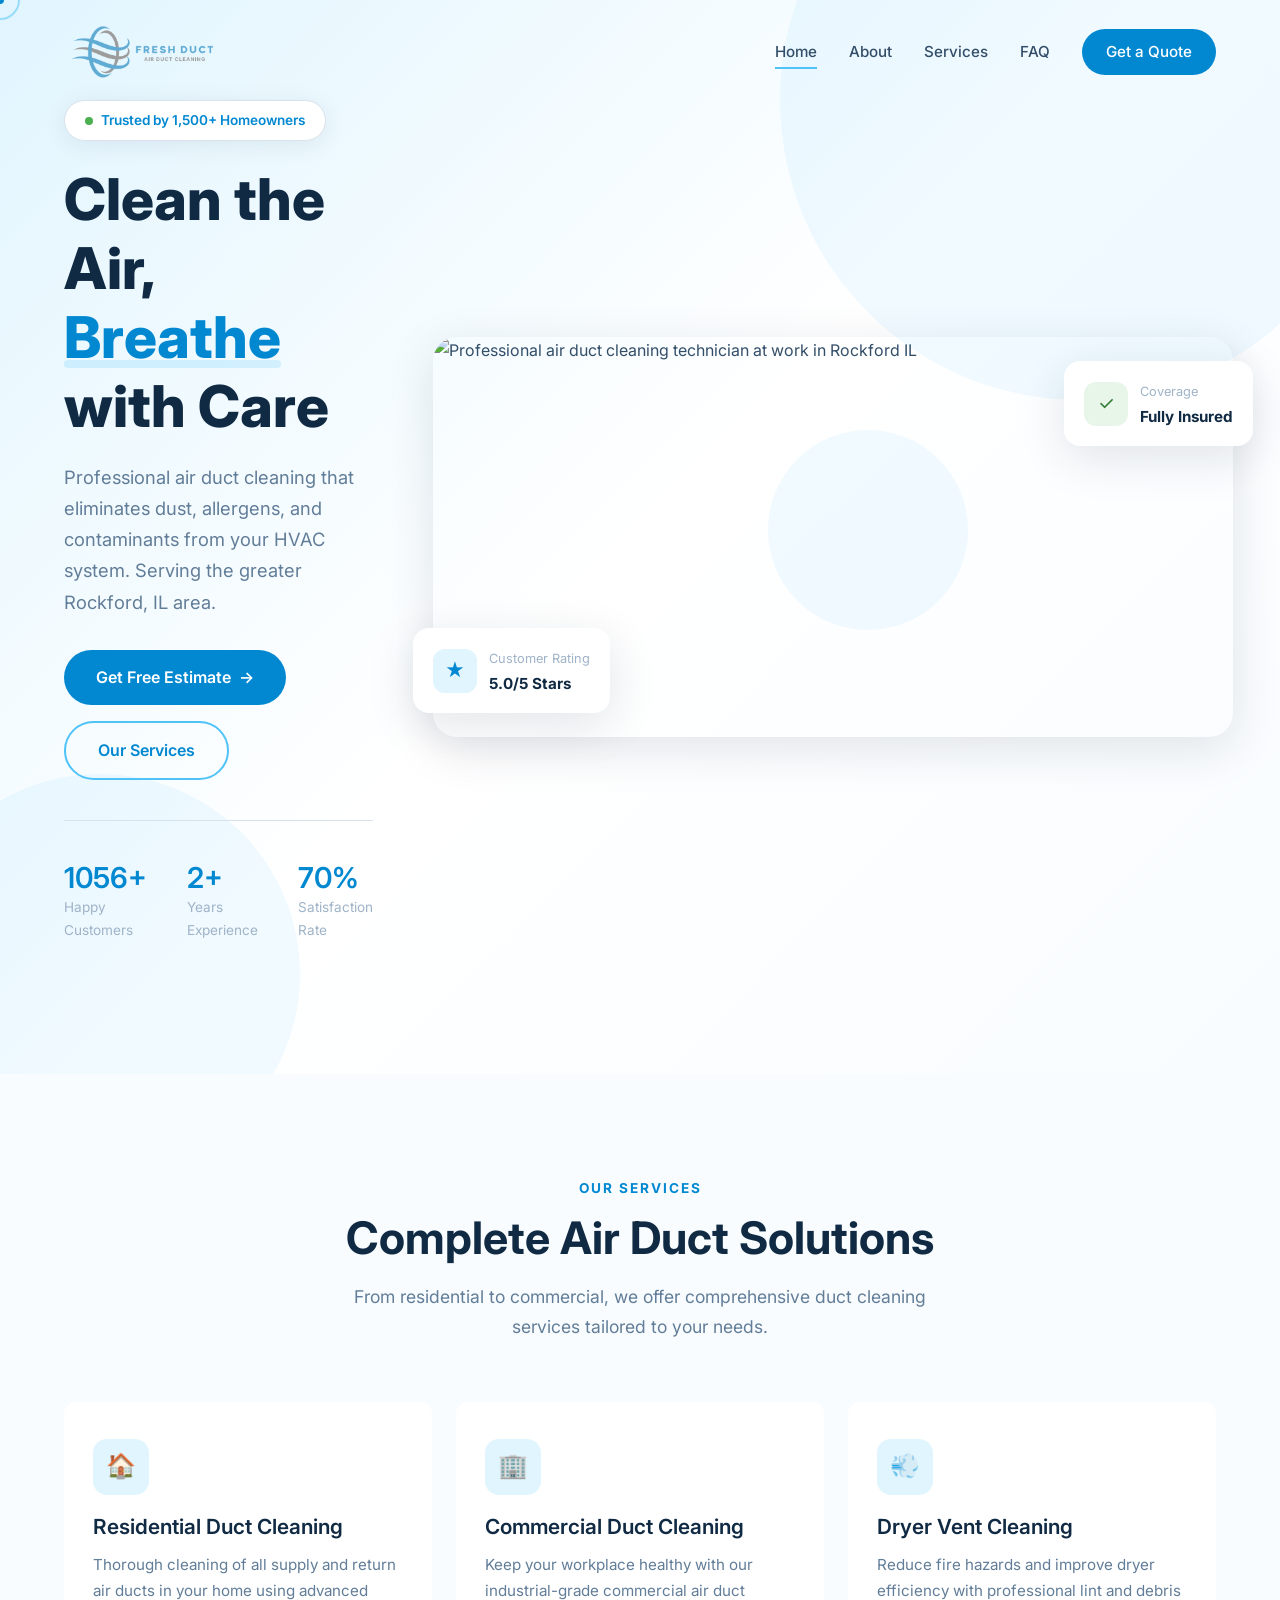
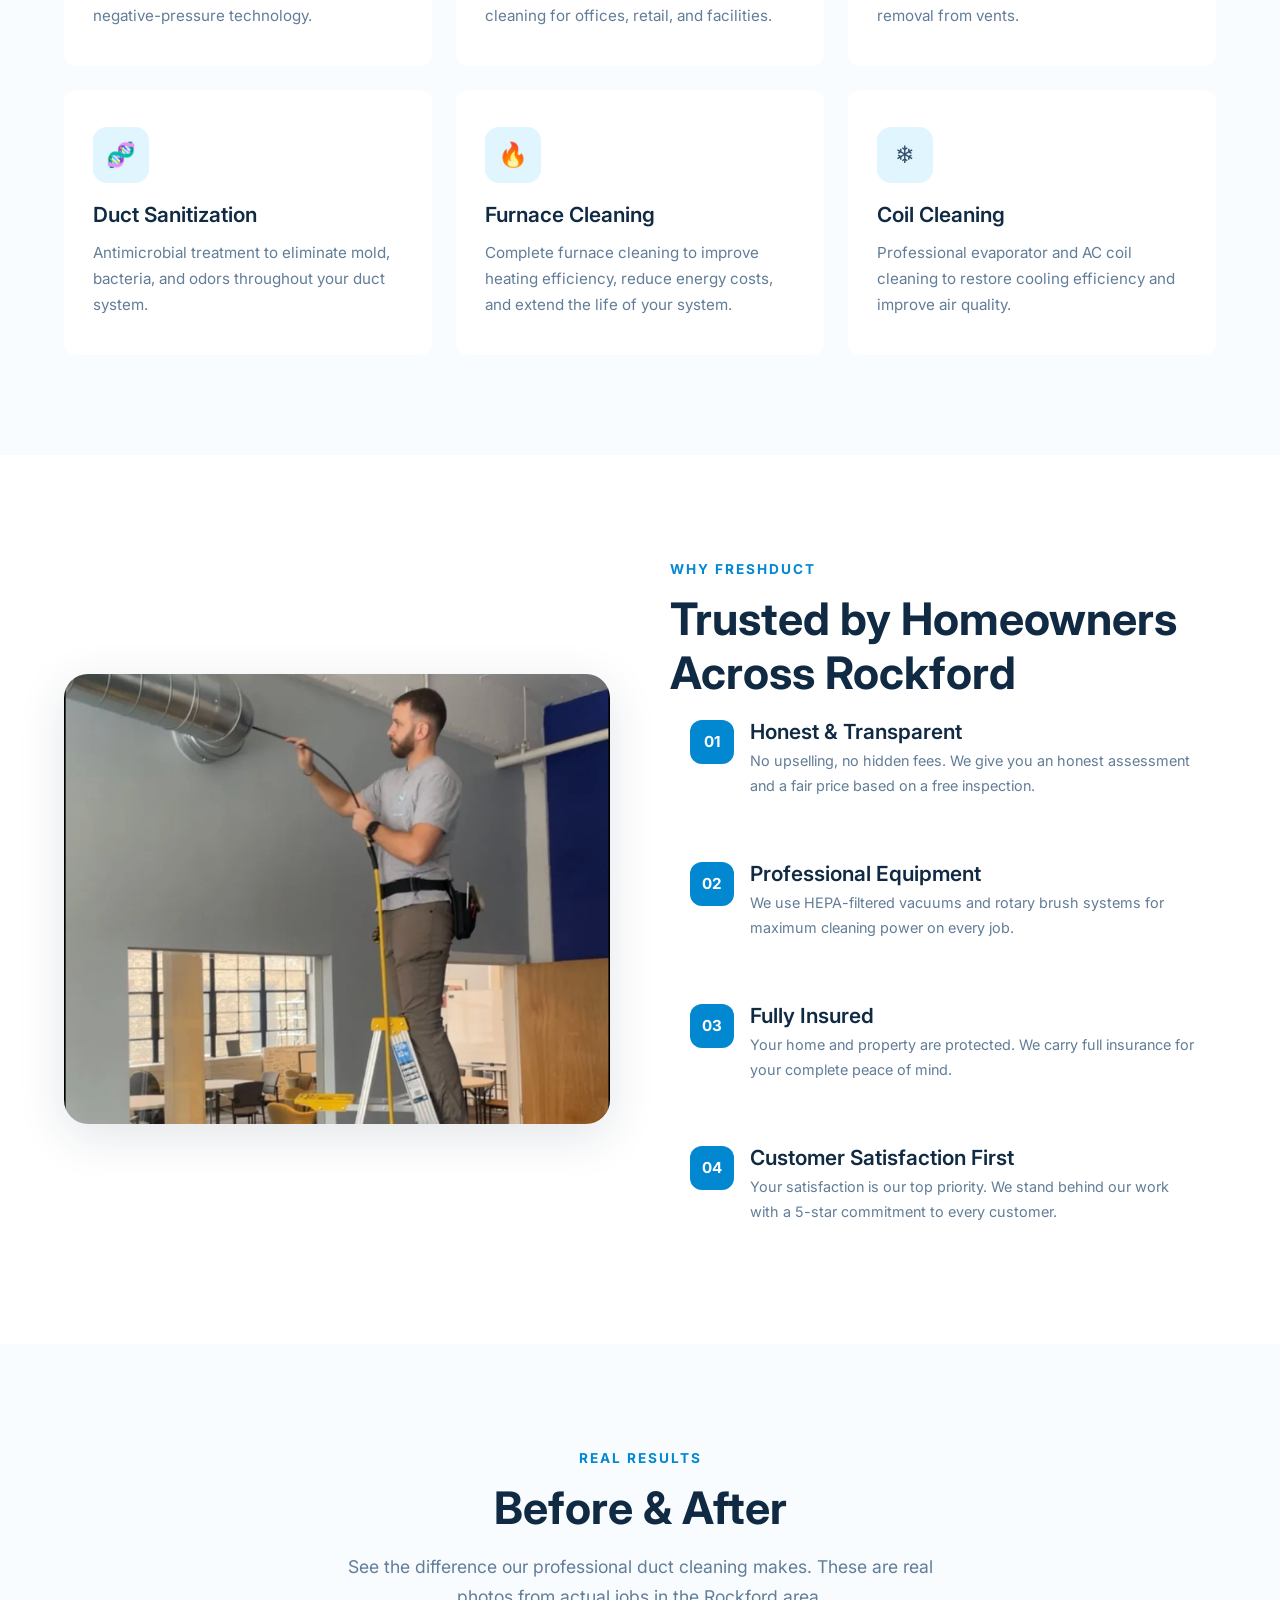
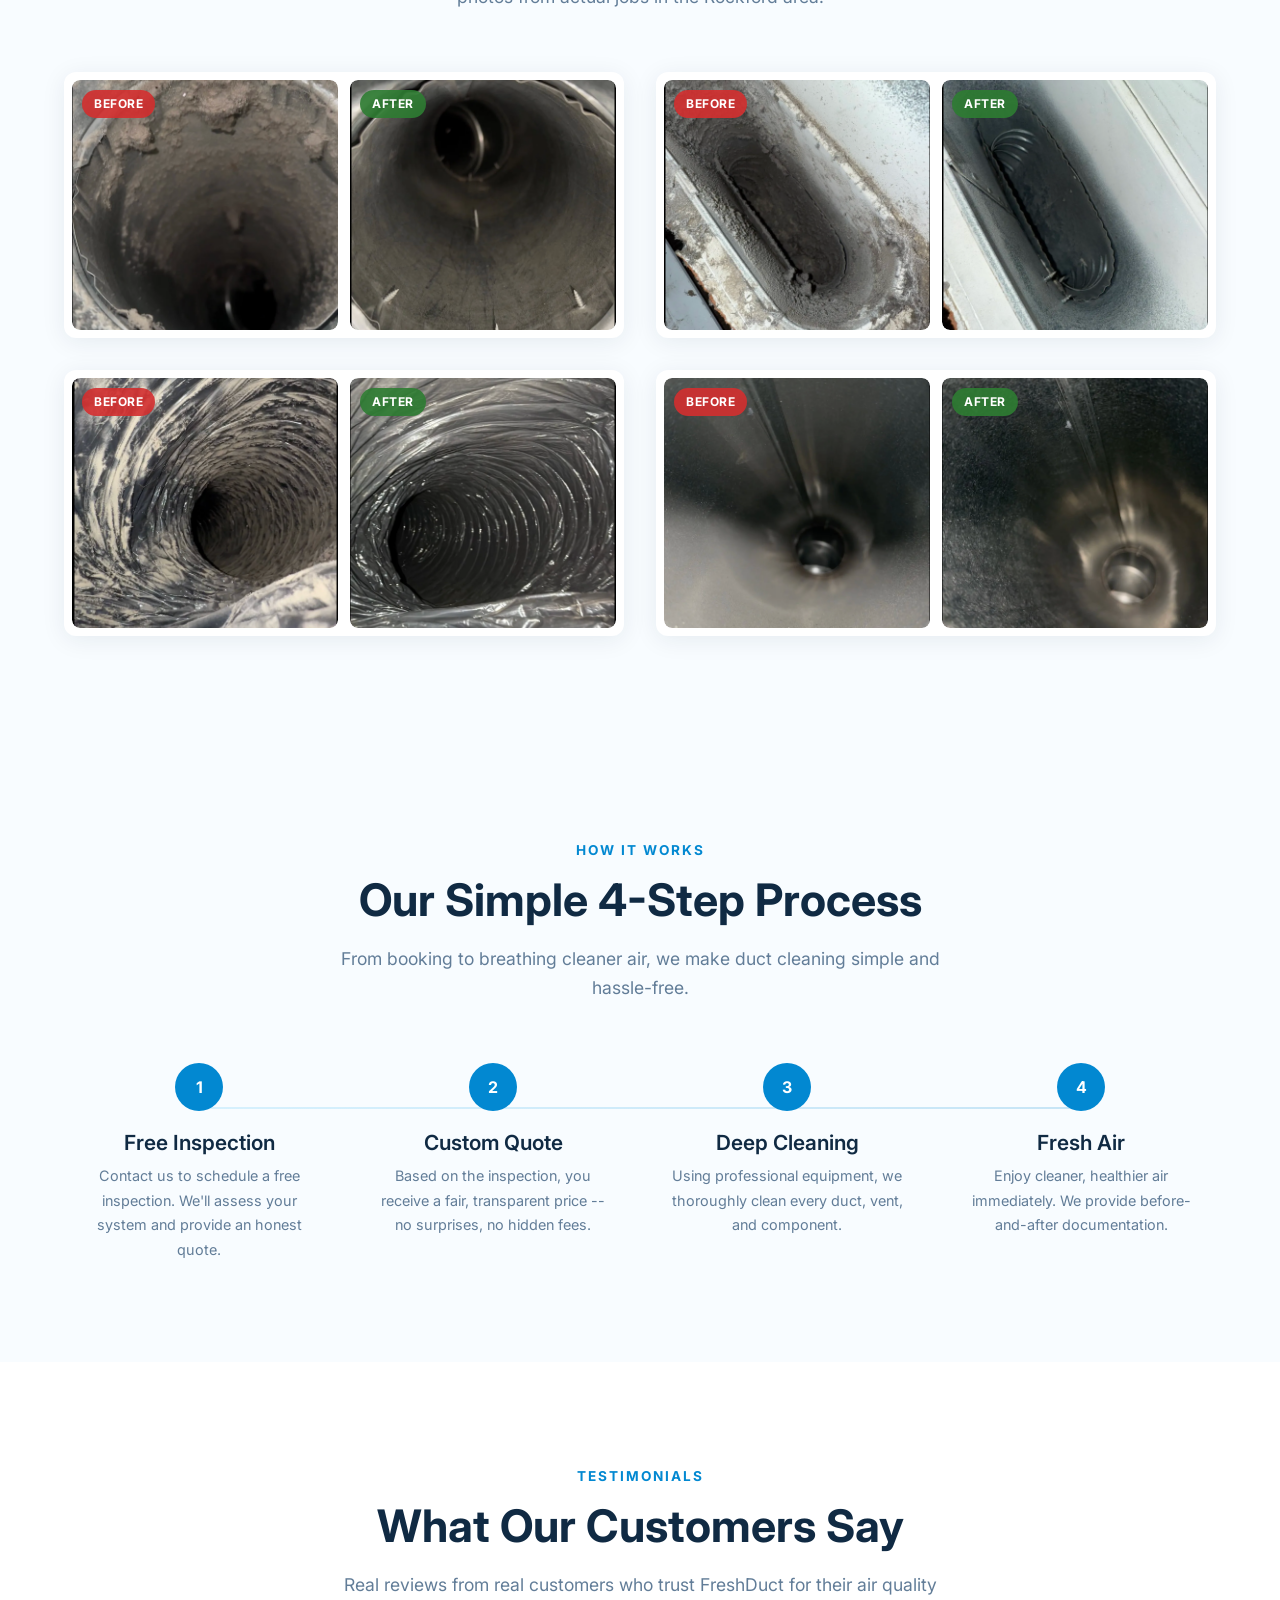
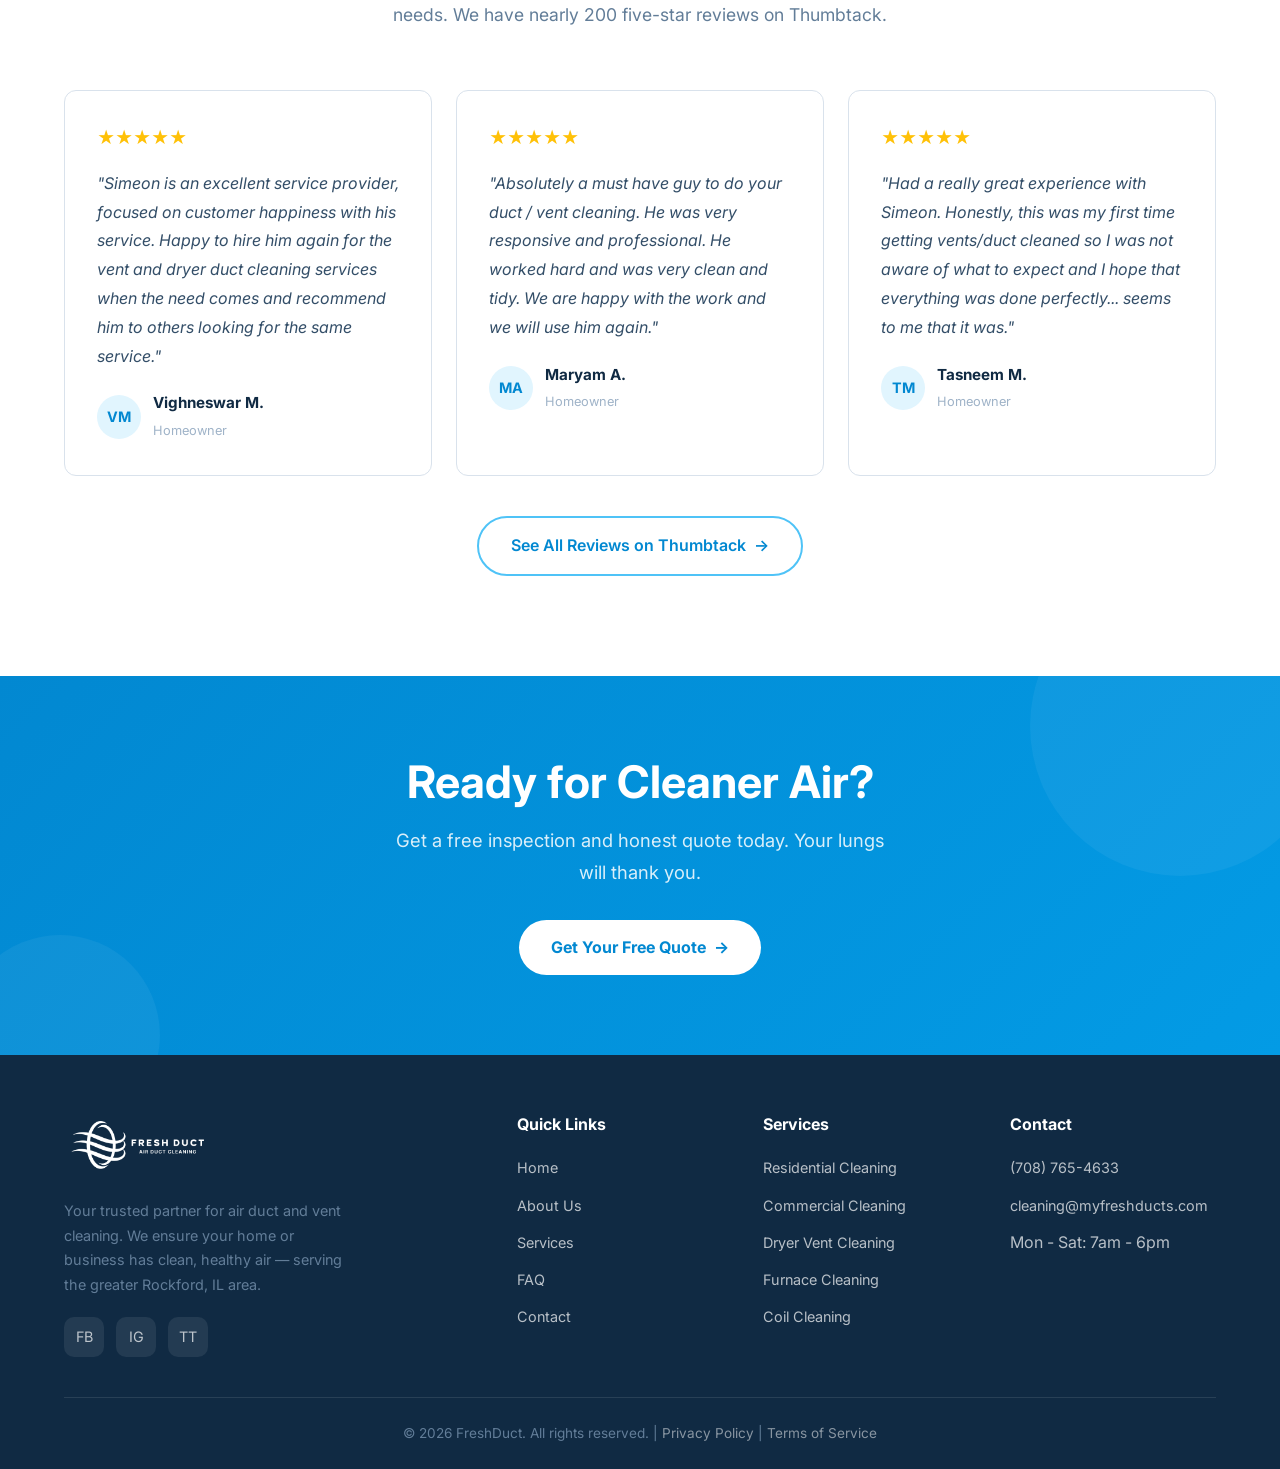
==== index.html @ ad52c0da "Add AI-generated HVAC photos for hero, residential, and sanitization pages Co-Authored-By: Claude Op" ====
<!DOCTYPE html>
<html lang="en">
<head>
  <meta charset="UTF-8">
  <meta name="viewport" content="width=device-width, initial-scale=1.0">
  <meta name="description" content="FreshDuct - Professional air duct cleaning services in Rockford, IL. Improve indoor air quality, reduce allergens, and boost HVAC efficiency. Fully insured.">
  <meta name="keywords" content="air duct cleaning Rockford IL, HVAC cleaning, dryer vent cleaning, indoor air quality, duct sanitization, furnace cleaning">
  <meta name="robots" content="index, follow">
  <meta property="og:title" content="FreshDuct - Professional Air Duct Cleaning in Rockford, IL">
  <meta property="og:description" content="Breathe cleaner, healthier air. Expert air duct cleaning services for homes and businesses in the greater Rockford area.">
  <meta property="og:type" content="website">
  <meta property="og:image" content="https://myfreshducts.com/og-image.png">
  <meta property="og:url" content="https://myfreshducts.com">
  <title>FreshDuct | Professional Air Duct Cleaning Services in Rockford, IL</title>
  <link rel="canonical" href="https://myfreshducts.com">
  <link rel="preconnect" href="https://fonts.googleapis.com">
  <link rel="preconnect" href="https://fonts.gstatic.com" crossorigin>
  <link href="https://fonts.googleapis.com/css2?family=Inter:wght@400;500;600;700;800&display=swap" rel="stylesheet">
  <link rel="icon" href="favicon.ico" sizes="32x32">
  <link rel="icon" href="favicon-192.png" type="image/png" sizes="192x192">
  <link rel="apple-touch-icon" href="apple-touch-icon.png">
  <link rel="stylesheet" href="styles.css">
  <script type="application/ld+json">
  {
    "@context": "https://schema.org",
    "@type": "LocalBusiness",
    "name": "FreshDuct",
    "description": "Professional air duct cleaning services for residential and commercial properties in the greater Rockford, IL area.",
    "url": "https://myfreshducts.com",
    "telephone": "(708) 765-4633",
    "email": "cleaning@myfreshducts.com",
    "address": {
      "@type": "PostalAddress",
      "addressLocality": "Rockford",
      "addressRegion": "IL",
      "postalCode": "61114",
      "addressCountry": "US"
    },
    "priceRange": "$$",
    "openingHours": "Mo-Sa 07:00-18:00",
    "sameAs": [
      "https://www.facebook.com/myfreshduct",
      "https://www.instagram.com/my_freshduct/",
      "https://www.thumbtack.com/il/rockford/duct-cleaning/fresh-duct-llc/service/523729814462054405"
    ],
    "logo": "https://myfreshducts.com/logo.png",
    "serviceType": ["Air Duct Cleaning", "Dryer Vent Cleaning", "Furnace Cleaning", "Coil Cleaning", "Duct Sanitization"]
  }
  </script>
</head>
<body>
  <!-- Custom Cursor -->
  <div class="cursor-dot"></div>
  <div class="cursor-ring"></div>

  <!-- Navbar -->
  <nav class="navbar" role="navigation" aria-label="Main navigation">
    <div class="container">
      <a href="index.html" class="logo"><img src="logo.png" alt="FreshDuct Air Duct Cleaning"></a>
      <div class="nav-links">
        <a href="index.html" class="active">Home</a>
        <a href="about.html">About</a>
        <a href="services.html">Services</a>
        <a href="faq.html">FAQ</a>
        <a href="contact.html" class="nav-cta">Get a Quote</a>
      </div>
      <div class="hamburger" aria-label="Toggle menu" role="button" tabindex="0">
        <span></span><span></span><span></span>
      </div>
    </div>
  </nav>

  <!-- Hero -->
  <section class="hero">
    <div class="hero-bg-shapes">
      <div class="shape"></div>
      <div class="shape"></div>
      <div class="shape"></div>
    </div>
    <div class="container">
      <div class="hero-content">
        <div class="hero-badge"><span class="dot"></span> Trusted by 1,500+ Homeowners</div>
        <h1>Clean the Air, <span class="highlight">Breathe</span> with Care</h1>
        <p>Professional air duct cleaning that eliminates dust, allergens, and contaminants from your HVAC system. Serving the greater Rockford, IL area.</p>
        <div class="hero-buttons">
          <a href="contact.html" class="btn btn-primary">Get Free Estimate <span>&rarr;</span></a>
          <a href="services.html" class="btn btn-outline">Our Services</a>
        </div>
        <div class="hero-stats">
          <div class="stat">
            <h3 data-count="1500" data-suffix="+">0</h3>
            <p>Happy Customers</p>
          </div>
          <div class="stat">
            <h3 data-count="4" data-suffix="+">0</h3>
            <p>Years Experience</p>
          </div>
          <div class="stat">
            <h3 data-count="100" data-suffix="%">0</h3>
            <p>Satisfaction Rate</p>
          </div>
        </div>
      </div>
      <div class="hero-visual">
        <div class="hero-image-wrapper">
          <img src="tech-cleaning-vent.png" alt="Professional air duct cleaning technician at work in Rockford IL" width="800" height="400" loading="eager">
        </div>
        <div class="hero-float-card card-1">
          <div class="icon blue">&#9733;</div>
          <div class="card-text">
            <span>Customer Rating</span>
            <strong>5.0/5 Stars</strong>
          </div>
        </div>
        <div class="hero-float-card card-2">
          <div class="icon green">&#10003;</div>
          <div class="card-text">
            <span>Coverage</span>
            <strong>Fully Insured</strong>
          </div>
        </div>
      </div>
    </div>
  </section>

  <!-- Services Overview -->
  <section class="services-section" id="services">
    <div class="container">
      <div class="section-header reveal">
        <span class="section-label">Our Services</span>
        <h2>Complete Air Duct Solutions</h2>
        <p>From residential to commercial, we offer comprehensive duct cleaning services tailored to your needs.</p>
      </div>
      <div class="services-grid">
        <div class="service-card reveal">
          <div class="icon-wrap">&#127968;</div>
          <h3>Residential Duct Cleaning</h3>
          <p>Thorough cleaning of all supply and return air ducts in your home using advanced negative-pressure technology.</p>
        </div>
        <div class="service-card reveal">
          <div class="icon-wrap">&#127970;</div>
          <h3>Commercial Duct Cleaning</h3>
          <p>Keep your workplace healthy with our industrial-grade commercial air duct cleaning for offices, retail, and facilities.</p>
        </div>
        <div class="service-card reveal">
          <div class="icon-wrap">&#128168;</div>
          <h3>Dryer Vent Cleaning</h3>
          <p>Reduce fire hazards and improve dryer efficiency with professional lint and debris removal from vents.</p>
        </div>
        <div class="service-card reveal">
          <div class="icon-wrap">&#129516;</div>
          <h3>Duct Sanitization</h3>
          <p>Antimicrobial treatment to eliminate mold, bacteria, and odors throughout your duct system.</p>
        </div>
        <div class="service-card reveal">
          <div class="icon-wrap">&#128293;</div>
          <h3>Furnace Cleaning</h3>
          <p>Complete furnace cleaning to improve heating efficiency, reduce energy costs, and extend the life of your system.</p>
        </div>
        <div class="service-card reveal">
          <div class="icon-wrap">&#10052;</div>
          <h3>Coil Cleaning</h3>
          <p>Professional evaporator and AC coil cleaning to restore cooling efficiency and improve air quality.</p>
        </div>
      </div>
    </div>
  </section>

  <!-- Why Choose Us -->
  <section class="why-section">
    <div class="container">
      <div class="grid">
        <div class="why-image reveal-left">
          <img src="owner-at-work.png" alt="FreshDuct owner cleaning air ducts on a ladder in Rockford IL" width="800" height="450" loading="lazy">
        </div>
        <div class="reveal-right">
          <span class="section-label">Why FreshDuct</span>
          <h2>Trusted by Homeowners Across Rockford</h2>
          <div class="why-list">
            <div class="why-item">
              <div class="num">01</div>
              <div>
                <h3>Honest & Transparent</h3>
                <p>No upselling, no hidden fees. We give you an honest assessment and a fair price based on a free inspection.</p>
              </div>
            </div>
            <div class="why-item">
              <div class="num">02</div>
              <div>
                <h3>Professional Equipment</h3>
                <p>We use HEPA-filtered vacuums and rotary brush systems for maximum cleaning power on every job.</p>
              </div>
            </div>
            <div class="why-item">
              <div class="num">03</div>
              <div>
                <h3>Fully Insured</h3>
                <p>Your home and property are protected. We carry full insurance for your complete peace of mind.</p>
              </div>
            </div>
            <div class="why-item">
              <div class="num">04</div>
              <div>
                <h3>Customer Satisfaction First</h3>
                <p>Your satisfaction is our top priority. We stand behind our work with a 5-star commitment to every customer.</p>
              </div>
            </div>
          </div>
        </div>
      </div>
    </div>
  </section>

  <!-- Before & After -->
  <section class="services-section">
    <div class="container">
      <div class="section-header reveal">
        <span class="section-label">Real Results</span>
        <h2>Before & After</h2>
        <p>See the difference our professional duct cleaning makes. These are real photos from actual jobs in the Rockford area.</p>
      </div>
      <div class="ba-grid">
        <div class="ba-pair reveal">
          <div class="ba-card">
            <span class="ba-label ba-before">Before</span>
            <img src="before-1.png" alt="Dirty round duct caked with debris before cleaning" width="600" height="400" loading="lazy">
          </div>
          <div class="ba-card">
            <span class="ba-label ba-after">After</span>
            <img src="after-1.png" alt="Clean round duct after FreshDuct cleaning" width="600" height="400" loading="lazy">
          </div>
        </div>
        <div class="ba-pair reveal">
          <div class="ba-card">
            <span class="ba-label ba-before">Before</span>
            <img src="before-2.png" alt="Dusty vent register before cleaning" width="600" height="400" loading="lazy">
          </div>
          <div class="ba-card">
            <span class="ba-label ba-after">After</span>
            <img src="after-2.png" alt="Clean vent register after FreshDuct cleaning" width="600" height="400" loading="lazy">
          </div>
        </div>
        <div class="ba-pair reveal">
          <div class="ba-card">
            <span class="ba-label ba-before">Before</span>
            <img src="before-3.png" alt="Dirty flexible ductwork before cleaning" width="600" height="400" loading="lazy">
          </div>
          <div class="ba-card">
            <span class="ba-label ba-after">After</span>
            <img src="after-3.png" alt="Clean flexible ductwork after FreshDuct cleaning" width="600" height="400" loading="lazy">
          </div>
        </div>
        <div class="ba-pair reveal">
          <div class="ba-card">
            <span class="ba-label ba-before">Before</span>
            <img src="before-4.png" alt="Dusty duct interior before cleaning" width="600" height="400" loading="lazy">
          </div>
          <div class="ba-card">
            <span class="ba-label ba-after">After</span>
            <img src="after-4.png" alt="Clean duct interior after FreshDuct cleaning" width="600" height="400" loading="lazy">
          </div>
        </div>
      </div>
    </div>
  </section>

  <!-- Process -->
  <section class="process-section">
    <div class="container">
      <div class="section-header reveal">
        <span class="section-label">How It Works</span>
        <h2>Our Simple 4-Step Process</h2>
        <p>From booking to breathing cleaner air, we make duct cleaning simple and hassle-free.</p>
      </div>
      <div class="process-grid">
        <div class="process-step reveal">
          <div class="step-num">1</div>
          <h3>Free Inspection</h3>
          <p>Contact us to schedule a free inspection. We'll assess your system and provide an honest quote.</p>
        </div>
        <div class="process-step reveal">
          <div class="step-num">2</div>
          <h3>Custom Quote</h3>
          <p>Based on the inspection, you receive a fair, transparent price -- no surprises, no hidden fees.</p>
        </div>
        <div class="process-step reveal">
          <div class="step-num">3</div>
          <h3>Deep Cleaning</h3>
          <p>Using professional equipment, we thoroughly clean every duct, vent, and component.</p>
        </div>
        <div class="process-step reveal">
          <div class="step-num">4</div>
          <h3>Fresh Air</h3>
          <p>Enjoy cleaner, healthier air immediately. We provide before-and-after documentation.</p>
        </div>
      </div>
    </div>
  </section>

  <!-- Testimonials -->
  <section class="testimonials-section">
    <div class="container">
      <div class="section-header reveal">
        <span class="section-label">Testimonials</span>
        <h2>What Our Customers Say</h2>
        <p>Real reviews from real customers who trust FreshDuct for their air quality needs. We have nearly 200 five-star reviews on Thumbtack.</p>
      </div>
      <div class="testimonials-grid">
        <div class="testimonial-card reveal">
          <div class="stars">&#9733;&#9733;&#9733;&#9733;&#9733;</div>
          <blockquote>"Simeon is an excellent service provider, focused on customer happiness with his service. Happy to hire him again for the vent and dryer duct cleaning services when the need comes and recommend him to others looking for the same service."</blockquote>
          <div class="author">
            <div class="avatar">VM</div>
            <div class="author-info">
              <strong>Vighneswar M.</strong>
              <span>Homeowner</span>
            </div>
          </div>
        </div>
        <div class="testimonial-card reveal">
          <div class="stars">&#9733;&#9733;&#9733;&#9733;&#9733;</div>
          <blockquote>"Absolutely a must have guy to do your duct / vent cleaning. He was very responsive and professional. He worked hard and was very clean and tidy. We are happy with the work and we will use him again."</blockquote>
          <div class="author">
            <div class="avatar">MA</div>
            <div class="author-info">
              <strong>Maryam A.</strong>
              <span>Homeowner</span>
            </div>
          </div>
        </div>
        <div class="testimonial-card reveal">
          <div class="stars">&#9733;&#9733;&#9733;&#9733;&#9733;</div>
          <blockquote>"Had a really great experience with Simeon. Honestly, this was my first time getting vents/duct cleaned so I was not aware of what to expect and I hope that everything was done perfectly... seems to me that it was."</blockquote>
          <div class="author">
            <div class="avatar">TM</div>
            <div class="author-info">
              <strong>Tasneem M.</strong>
              <span>Homeowner</span>
            </div>
          </div>
        </div>
      </div>
      <div style="text-align:center;margin-top:40px">
        <a href="https://www.thumbtack.com/il/rockford/duct-cleaning/fresh-duct-llc/service/523729814462054405" target="_blank" rel="noopener" class="btn btn-outline">See All Reviews on Thumbtack <span>&rarr;</span></a>
      </div>
    </div>
  </section>

  <!-- CTA Banner -->
  <section class="cta-banner">
    <div class="container reveal-scale">
      <h2>Ready for Cleaner Air?</h2>
      <p>Get a free inspection and honest quote today. Your lungs will thank you.</p>
      <a href="contact.html" class="btn btn-white">Get Your Free Quote <span>&rarr;</span></a>
    </div>
  </section>

  <!-- Footer -->
  <footer class="footer">
    <div class="container">
      <div class="footer-grid">
        <div class="footer-brand">
          <a href="index.html" class="logo"><img src="logo.png" alt="FreshDuct Air Duct Cleaning"></a>
          <p>Your trusted partner for air duct and vent cleaning. We ensure your home or business has clean, healthy air — serving the greater Rockford, IL area.</p>
          <div class="footer-social">
            <a href="https://www.facebook.com/myfreshduct" target="_blank" rel="noopener" aria-label="Facebook">FB</a>
            <a href="https://www.instagram.com/my_freshduct/" target="_blank" rel="noopener" aria-label="Instagram">IG</a>
            <a href="https://www.thumbtack.com/il/rockford/duct-cleaning/fresh-duct-llc/service/523729814462054405" target="_blank" rel="noopener" aria-label="Thumbtack">TT</a>
          </div>
        </div>
        <div>
          <h4>Quick Links</h4>
          <ul>
            <li><a href="index.html">Home</a></li>
            <li><a href="about.html">About Us</a></li>
            <li><a href="services.html">Services</a></li>
            <li><a href="faq.html">FAQ</a></li>
            <li><a href="contact.html">Contact</a></li>
          </ul>
        </div>
        <div>
          <h4>Services</h4>
          <ul>
            <li><a href="residential-duct-cleaning.html">Residential Cleaning</a></li>
            <li><a href="commercial-duct-cleaning.html">Commercial Cleaning</a></li>
            <li><a href="dryer-vent-cleaning.html">Dryer Vent Cleaning</a></li>
            <li><a href="furnace-cleaning.html">Furnace Cleaning</a></li>
            <li><a href="coil-cleaning.html">Coil Cleaning</a></li>
          </ul>
        </div>
        <div>
          <h4>Contact</h4>
          <ul>
            <li><a href="tel:7087654633">(708) 765-4633</a></li>
            <li><a href="mailto:cleaning@myfreshducts.com">cleaning@myfreshducts.com</a></li>
            <li>Mon - Sat: 7am - 6pm</li>
          </ul>
        </div>
      </div>
      <div class="footer-bottom">
        <p>&copy; 2026 FreshDuct. All rights reserved. | <a href="privacy-policy.html" style="color:rgba(255,255,255,.5)">Privacy Policy</a> | <a href="terms-of-service.html" style="color:rgba(255,255,255,.5)">Terms of Service</a></p>
      </div>
    </div>
  </footer>

  <script src="script.js"></script>
</body>
</html>
---- styles.css ----
/* ===== RESET & BASE ===== */
*,*::before,*::after{margin:0;padding:0;box-sizing:border-box}
:root{
  --primary:#4FC3F7;
  --primary-dark:#0288D1;
  --primary-light:#E1F5FE;
  --accent:#039BE5;
  --white:#ffffff;
  --off-white:#F8FCFF;
  --gray-100:#F0F4F8;
  --gray-200:#D9E2EC;
  --gray-400:#9FB3C8;
  --gray-600:#627D98;
  --gray-800:#334E68;
  --black:#102A43;
  --shadow:0 4px 24px rgba(16,42,67,.08);
  --shadow-lg:0 12px 48px rgba(16,42,67,.12);
  --radius:12px;
  --transition:0.3s cubic-bezier(.4,0,.2,1);
}
html{scroll-behavior:smooth;font-size:16px;overflow-x:hidden}
body{font-family:'Inter',system-ui,-apple-system,sans-serif;color:var(--gray-800);background:var(--white);line-height:1.7;overflow-x:hidden}
a{text-decoration:none;color:inherit}
ul{list-style:none}
img{max-width:100%;display:block}
h1,h2,h3,h4{line-height:1.2;color:var(--black)}
h1{font-size:clamp(2.2rem,5vw,3.6rem);font-weight:800}
h2{font-size:clamp(1.8rem,3.5vw,2.8rem);font-weight:700}
h3{font-size:1.3rem;font-weight:600}
p{color:var(--gray-600)}
.container{max-width:1200px;margin:0 auto;padding:0 24px}

/* ===== CUSTOM CURSOR ===== */
.cursor-dot,.cursor-ring{position:fixed;top:0;left:0;pointer-events:none;z-index:99999;border-radius:50%;transform:translate(-50%,-50%)}
.cursor-dot{width:8px;height:8px;background:var(--primary-dark)}
.cursor-ring{width:40px;height:40px;border:2px solid var(--primary);opacity:.5;transition:width .2s,height .2s,opacity .2s}
.cursor-ring.hover{width:60px;height:60px;opacity:.3;border-color:var(--primary-dark)}
@media(pointer:coarse){.cursor-dot,.cursor-ring{display:none}}

/* ===== NAVBAR ===== */
.navbar{position:fixed;top:0;left:0;width:100%;z-index:1000;padding:20px 0;transition:var(--transition)}
.navbar.scrolled{background:rgba(255,255,255,.95);backdrop-filter:blur(20px);padding:12px 0;box-shadow:var(--shadow)}
.navbar .container{display:flex;align-items:center;justify-content:space-between}
.logo{display:inline-block}
.logo img{height:64px;width:auto;display:block}
.nav-links{display:flex;gap:32px;align-items:center}
.nav-links a{font-weight:500;font-size:.95rem;position:relative;color:var(--gray-800);transition:var(--transition)}
.nav-links a::after{content:'';position:absolute;bottom:-4px;left:0;width:0;height:2px;background:var(--primary);transition:var(--transition)}
.nav-links a:hover::after,.nav-links a.active::after{width:100%}
.nav-links a:hover{color:var(--primary-dark)}
.nav-cta{background:var(--primary-dark);color:var(--white) !important;padding:10px 24px;border-radius:50px;font-weight:600;transition:var(--transition)}
.nav-cta::after{display:none !important}
.nav-cta:hover{background:var(--accent);transform:translateY(-2px);box-shadow:0 4px 16px rgba(2,136,209,.3)}
.hamburger{display:none;flex-direction:column;gap:5px;cursor:pointer;z-index:1001}
.hamburger span{width:28px;height:2.5px;background:var(--black);transition:var(--transition);border-radius:2px}
.hamburger.active span:nth-child(1){transform:rotate(45deg) translate(5px,5px)}
.hamburger.active span:nth-child(2){opacity:0}
.hamburger.active span:nth-child(3){transform:rotate(-45deg) translate(5px,-5px)}

/* ===== HERO ===== */
.hero{min-height:100vh;display:flex;align-items:center;position:relative;overflow:hidden;background:linear-gradient(135deg,var(--primary-light) 0%,var(--white) 50%,var(--off-white) 100%)}
.hero-bg-shapes{position:absolute;inset:0;pointer-events:none;overflow:hidden}
.hero-bg-shapes .shape{position:absolute;border-radius:50%;opacity:.08;background:var(--primary)}
.hero-bg-shapes .shape:nth-child(1){width:600px;height:600px;top:-200px;right:-100px}
.hero-bg-shapes .shape:nth-child(2){width:400px;height:400px;bottom:-100px;left:-100px}
.hero-bg-shapes .shape:nth-child(3){width:200px;height:200px;top:40%;left:60%}
.hero .container{display:grid;grid-template-columns:1fr 1fr;gap:60px;align-items:center;position:relative;z-index:2}
.hero-content{animation:fadeInUp .8s ease-out}
.hero-badge{display:inline-flex;align-items:center;gap:8px;background:var(--white);border:1px solid var(--gray-200);border-radius:50px;padding:8px 20px;font-size:.85rem;font-weight:600;color:var(--primary-dark);margin-bottom:24px;box-shadow:var(--shadow)}
.hero-badge .dot{width:8px;height:8px;border-radius:50%;background:#4CAF50;animation:pulse 2s infinite}
.hero h1{margin-bottom:20px}
.hero h1 .highlight{color:var(--primary-dark);position:relative}
.hero h1 .highlight::after{content:'';position:absolute;bottom:4px;left:0;width:100%;height:8px;background:var(--primary);opacity:.2;border-radius:4px}
.hero p{font-size:1.15rem;margin-bottom:32px;max-width:500px}
.hero-buttons{display:flex;gap:16px;flex-wrap:wrap}
.hero-visual{position:relative;animation:fadeInUp .8s ease-out .2s both}
.hero-image-wrapper{position:relative;border-radius:24px;overflow:hidden;box-shadow:var(--shadow-lg)}
.hero-image-wrapper img{width:100%;height:400px;object-fit:cover}
.hero-float-card{position:absolute;background:var(--white);border-radius:16px;padding:16px 20px;box-shadow:var(--shadow-lg);display:flex;align-items:center;gap:12px;animation:float 3s ease-in-out infinite}
.hero-float-card.card-1{bottom:24px;left:-20px}
.hero-float-card.card-2{top:24px;right:-20px;animation-delay:1.5s}
.hero-float-card .icon{width:44px;height:44px;border-radius:12px;display:flex;align-items:center;justify-content:center;font-size:1.2rem}
.hero-float-card .icon.blue{background:var(--primary-light);color:var(--primary-dark)}
.hero-float-card .icon.green{background:#E8F5E9;color:#2E7D32}
.hero-float-card .card-text span{font-size:.8rem;color:var(--gray-400)}
.hero-float-card .card-text strong{display:block;font-size:.95rem;color:var(--black)}
.hero-stats{display:flex;gap:40px;margin-top:40px;padding-top:40px;border-top:1px solid var(--gray-200)}
.hero-stats .stat h3{font-size:1.8rem;color:var(--primary-dark)}
.hero-stats .stat p{font-size:.85rem;color:var(--gray-400)}

/* ===== BUTTONS ===== */
.btn{display:inline-flex;align-items:center;gap:8px;padding:14px 32px;border-radius:50px;font-weight:600;font-size:1rem;border:none;cursor:pointer;transition:var(--transition)}
.btn-primary{background:var(--primary-dark);color:var(--white)}
.btn-primary:hover{background:var(--accent);transform:translateY(-2px);box-shadow:0 8px 24px rgba(2,136,209,.3)}
.btn-outline{background:transparent;color:var(--primary-dark);border:2px solid var(--primary)}
.btn-outline:hover{background:var(--primary-light);transform:translateY(-2px)}

/* ===== SECTION STYLES ===== */
section{padding:100px 0}
.section-header{text-align:center;max-width:640px;margin:0 auto 60px}
.section-label{display:inline-block;font-size:.85rem;font-weight:700;text-transform:uppercase;letter-spacing:2px;color:var(--primary-dark);margin-bottom:12px}
.section-header p{margin-top:16px;font-size:1.1rem}

/* ===== SERVICES GRID ===== */
.services-section{background:var(--off-white)}
.services-grid{display:grid;grid-template-columns:repeat(auto-fit,minmax(min(280px,100%),1fr));gap:24px}
.service-card{background:var(--white);border-radius:var(--radius);padding:36px 28px;transition:var(--transition);border:1px solid transparent;position:relative;overflow:hidden}
.service-card::before{content:'';position:absolute;top:0;left:0;width:100%;height:3px;background:linear-gradient(90deg,var(--primary),var(--primary-dark));transform:scaleX(0);transition:var(--transition);transform-origin:left}
.service-card:hover{transform:translateY(-8px);box-shadow:var(--shadow-lg);border-color:var(--primary-light)}
.service-card:hover::before{transform:scaleX(1)}
.service-card .icon-wrap{width:56px;height:56px;border-radius:14px;background:var(--primary-light);display:flex;align-items:center;justify-content:center;font-size:1.5rem;margin-bottom:20px;transition:var(--transition)}
.service-card:hover .icon-wrap{background:var(--primary-dark);color:var(--white);transform:scale(1.1)}
.service-card h3{margin-bottom:12px}
.service-card p{font-size:.95rem}

/* ===== WHY CHOOSE US ===== */
.why-section .grid{display:grid;grid-template-columns:1fr 1fr;gap:60px;align-items:center}
.why-image{border-radius:24px;overflow:hidden;box-shadow:var(--shadow-lg)}
.why-image img{width:100%;height:450px;object-fit:cover}
.why-list{display:flex;flex-direction:column;gap:24px}
.why-item{display:flex;gap:16px;padding:20px;border-radius:var(--radius);transition:var(--transition)}
.why-item:hover{background:var(--primary-light)}
.why-item .num{width:44px;height:44px;min-width:44px;border-radius:12px;background:var(--primary-dark);color:var(--white);display:flex;align-items:center;justify-content:center;font-weight:700;font-size:.95rem}
.why-item h3{margin-bottom:4px}
.why-item p{font-size:.9rem}

/* ===== PROCESS ===== */
.process-section{background:var(--off-white)}
.process-grid{display:grid;grid-template-columns:repeat(4,1fr);gap:24px;position:relative}
.process-grid::before{content:'';position:absolute;top:44px;left:12%;width:76%;height:2px;background:linear-gradient(90deg,var(--primary),var(--primary-dark));opacity:.2}
.process-step{text-align:center;position:relative}
.process-step .step-num{width:48px;height:48px;border-radius:50%;background:var(--primary-dark);color:var(--white);display:flex;align-items:center;justify-content:center;font-weight:700;margin:0 auto 20px;position:relative;z-index:2;transition:var(--transition)}
.process-step:hover .step-num{transform:scale(1.15);box-shadow:0 4px 20px rgba(2,136,209,.4)}
.process-step h3{margin-bottom:8px}
.process-step p{font-size:.9rem;max-width:240px;margin:0 auto}

/* ===== TESTIMONIALS ===== */
.testimonials-grid{display:grid;grid-template-columns:repeat(auto-fit,minmax(min(340px,100%),1fr));gap:24px}
.testimonial-card{background:var(--white);border-radius:var(--radius);padding:32px;border:1px solid var(--gray-200);transition:var(--transition)}
.testimonial-card:hover{box-shadow:var(--shadow-lg);border-color:var(--primary-light);transform:translateY(-4px)}
.testimonial-card .stars{color:#FFC107;font-size:1.1rem;margin-bottom:16px}
.testimonial-card blockquote{font-size:1rem;line-height:1.8;color:var(--gray-800);margin-bottom:20px;font-style:italic}
.testimonial-card .author{display:flex;align-items:center;gap:12px}
.testimonial-card .avatar{width:44px;height:44px;border-radius:50%;background:var(--primary-light);display:flex;align-items:center;justify-content:center;font-weight:700;color:var(--primary-dark);font-size:.9rem}
.testimonial-card .author-info strong{display:block;font-size:.95rem;color:var(--black)}
.testimonial-card .author-info span{font-size:.8rem;color:var(--gray-400)}

/* ===== CTA BANNER ===== */
.cta-banner{background:linear-gradient(135deg,var(--primary-dark) 0%,var(--accent) 100%);padding:80px 0;text-align:center;position:relative;overflow:hidden}
.cta-banner::before{content:'';position:absolute;width:300px;height:300px;border-radius:50%;background:rgba(255,255,255,.05);top:-100px;right:-50px}
.cta-banner::after{content:'';position:absolute;width:200px;height:200px;border-radius:50%;background:rgba(255,255,255,.05);bottom:-80px;left:-40px}
.cta-banner h2{color:var(--white);margin-bottom:16px}
.cta-banner p{color:rgba(255,255,255,.85);font-size:1.15rem;margin-bottom:32px;max-width:500px;margin-left:auto;margin-right:auto}
.btn-white{background:var(--white);color:var(--primary-dark);font-weight:700}
.btn-white:hover{transform:translateY(-2px);box-shadow:0 8px 24px rgba(0,0,0,.2)}

/* ===== ABOUT PAGE ===== */
.page-hero{padding:160px 0 80px;background:linear-gradient(135deg,var(--primary-light),var(--white));text-align:center;position:relative;overflow:hidden;overflow-x:clip}
.page-hero h1{margin-bottom:16px}
.page-hero p{font-size:1.15rem;max-width:600px;margin:0 auto}
.about-story .grid{display:grid;grid-template-columns:1fr 1fr;gap:60px;align-items:center}
.about-story .text h2{margin-bottom:20px}
.about-story .text p{margin-bottom:16px}
.about-story .image{border-radius:24px;overflow:hidden;box-shadow:var(--shadow-lg)}
.about-story .image img{width:100%;height:400px;object-fit:cover}
.values-grid{display:grid;grid-template-columns:repeat(auto-fit,minmax(min(250px,100%),1fr));gap:24px}
.value-card{text-align:center;padding:40px 28px;border-radius:var(--radius);background:var(--white);border:1px solid var(--gray-200);transition:var(--transition)}
.value-card:hover{border-color:var(--primary);box-shadow:var(--shadow);transform:translateY(-4px)}
.value-card .icon-wrap{width:64px;height:64px;border-radius:50%;background:var(--primary-light);display:flex;align-items:center;justify-content:center;font-size:1.6rem;margin:0 auto 20px}
.value-card h3{margin-bottom:8px}
.team-grid{display:grid;grid-template-columns:repeat(auto-fit,minmax(min(260px,100%),1fr));gap:24px}
.team-card{text-align:center;padding:32px;border-radius:var(--radius);background:var(--white);box-shadow:var(--shadow);transition:var(--transition)}
.team-card:hover{transform:translateY(-8px);box-shadow:var(--shadow-lg)}
.team-card .avatar-lg{width:80px;height:80px;border-radius:50%;background:var(--primary-light);display:flex;align-items:center;justify-content:center;font-size:1.8rem;font-weight:700;color:var(--primary-dark);margin:0 auto 16px}
.team-card h3{margin-bottom:4px}
.team-card .role{color:var(--primary-dark);font-size:.9rem;font-weight:600;margin-bottom:8px}
.team-card p{font-size:.9rem}

/* ===== SERVICES PAGE ===== */
.service-detail{padding:80px 0;border-bottom:1px solid var(--gray-200)}
.service-detail:nth-child(even){background:var(--off-white)}
.service-detail .grid{display:grid;grid-template-columns:1fr 1fr;gap:60px;align-items:center}
.service-detail:nth-child(even) .grid{direction:rtl}
.service-detail:nth-child(even) .grid>*{direction:ltr}
.service-detail .image{border-radius:24px;overflow:hidden;box-shadow:var(--shadow-lg)}
.service-detail .image img{width:100%;height:350px;object-fit:cover}
.service-detail .content h2{margin-bottom:16px}
.service-detail .content p{margin-bottom:16px}
.service-detail .features{display:flex;flex-direction:column;gap:10px;margin-top:20px}
.service-detail .features li{display:flex;align-items:center;gap:10px;font-weight:500;color:var(--gray-800)}
.service-detail .features li::before{content:'';width:20px;height:20px;border-radius:50%;background:var(--primary-light);display:flex;align-items:center;justify-content:center;min-width:20px}
.pricing-grid{display:grid;grid-template-columns:repeat(auto-fit,minmax(min(300px,100%),1fr));gap:24px}
.pricing-card{background:var(--white);border-radius:var(--radius);padding:40px 32px;text-align:center;border:2px solid var(--gray-200);transition:var(--transition);position:relative}
.pricing-card.popular{border-color:var(--primary-dark);transform:scale(1.02)}
.pricing-card.popular::before{content:'Most Popular';position:absolute;top:-14px;left:50%;transform:translateX(-50%);background:var(--primary-dark);color:var(--white);padding:4px 20px;border-radius:50px;font-size:.8rem;font-weight:700}
.pricing-card:hover{box-shadow:var(--shadow-lg);transform:translateY(-4px)}
.pricing-card.popular:hover{transform:scale(1.02) translateY(-4px)}
.pricing-card h3{margin-bottom:8px}
.pricing-card .price{font-size:2.4rem;font-weight:800;color:var(--primary-dark);margin:16px 0}
.pricing-card .price span{font-size:.9rem;font-weight:400;color:var(--gray-400)}
.pricing-card .features-list{text-align:left;margin:24px 0;display:flex;flex-direction:column;gap:12px}
.pricing-card .features-list li{display:flex;align-items:center;gap:8px;font-size:.95rem;color:var(--gray-800)}

/* ===== FAQ ===== */
.faq-grid{max-width:800px;margin:0 auto;display:flex;flex-direction:column;gap:12px}
.faq-item{background:var(--white);border:1px solid var(--gray-200);border-radius:var(--radius);overflow:hidden;transition:var(--transition)}
.faq-item.open{border-color:var(--primary);box-shadow:0 4px 16px rgba(79,195,247,.15)}
.faq-question{display:flex;align-items:center;justify-content:space-between;padding:20px 24px;cursor:pointer;font-weight:600;color:var(--black);transition:var(--transition)}
.faq-question:hover{color:var(--primary-dark)}
.faq-question .icon{width:32px;height:32px;border-radius:50%;background:var(--primary-light);display:flex;align-items:center;justify-content:center;transition:var(--transition);min-width:32px;font-size:.9rem;color:var(--primary-dark)}
.faq-item.open .faq-question .icon{background:var(--primary-dark);color:var(--white);transform:rotate(45deg)}
.faq-answer{max-height:0;overflow:hidden;transition:max-height .4s ease}
.faq-answer .inner{padding:0 24px 20px;color:var(--gray-600);line-height:1.8}

/* ===== CONTACT ===== */
.contact-section .grid{display:grid;grid-template-columns:1fr 1fr;gap:60px;align-items:start}
.contact-info{display:flex;flex-direction:column;gap:24px}
.contact-item{display:flex;gap:16px;padding:20px;border-radius:var(--radius);background:var(--off-white);transition:var(--transition)}
.contact-item:hover{background:var(--primary-light);transform:translateX(8px)}
.contact-item .icon-wrap{width:48px;height:48px;min-width:48px;border-radius:12px;background:var(--primary-dark);color:var(--white);display:flex;align-items:center;justify-content:center;font-size:1.2rem}
.contact-item h3{margin-bottom:4px;font-size:1rem}
.contact-item p{font-size:.9rem}
.contact-item a{color:var(--primary-dark);font-weight:600}
.contact-form{background:var(--white);border-radius:var(--radius);padding:40px;box-shadow:var(--shadow-lg);border:1px solid var(--gray-200)}
.contact-form h3{margin-bottom:24px;font-size:1.3rem}
.form-group{margin-bottom:20px}
.form-group label{display:block;font-weight:600;font-size:.9rem;margin-bottom:8px;color:var(--black)}
.form-group input,.form-group select,.form-group textarea{width:100%;padding:14px 18px;border:1.5px solid var(--gray-200);border-radius:10px;font-family:inherit;font-size:.95rem;transition:var(--transition);background:var(--off-white)}
.form-group input:focus,.form-group select:focus,.form-group textarea:focus{outline:none;border-color:var(--primary);box-shadow:0 0 0 4px rgba(79,195,247,.15);background:var(--white)}
.form-group textarea{min-height:120px;resize:vertical}
.form-row{display:grid;grid-template-columns:1fr 1fr;gap:16px}
.btn-submit{width:100%;justify-content:center;padding:16px;font-size:1.05rem}

/* ===== BEFORE & AFTER ===== */
.ba-grid{display:grid;grid-template-columns:repeat(2,1fr);gap:32px}
.ba-pair{display:grid;grid-template-columns:1fr 1fr;gap:12px;background:var(--white);border-radius:var(--radius);overflow:hidden;box-shadow:var(--shadow);padding:8px}
.ba-card{position:relative;border-radius:8px;overflow:hidden}
.ba-card img{width:100%;height:250px;object-fit:cover;display:block;border-radius:8px}
.ba-label{position:absolute;top:10px;left:10px;padding:4px 12px;border-radius:20px;font-size:.75rem;font-weight:700;text-transform:uppercase;letter-spacing:.5px;z-index:1}
.ba-before{background:rgba(211,47,47,.9);color:#fff}
.ba-after{background:rgba(46,125,50,.9);color:#fff}
@media(max-width:968px){.ba-grid{grid-template-columns:1fr}.ba-card img{height:200px}}
@media(max-width:480px){.ba-pair{grid-template-columns:1fr}.ba-card img{height:220px}}

/* ===== FOOTER ===== */
.footer{background:var(--black);color:rgba(255,255,255,.7);padding:60px 0 0}
.footer-grid{display:grid;grid-template-columns:2fr 1fr 1fr 1fr;gap:40px;padding-bottom:40px;border-bottom:1px solid rgba(255,255,255,.1)}
.footer-brand .logo{margin-bottom:16px;display:inline-block}
.footer-brand .logo img{height:60px;width:auto;filter:brightness(0) invert(1)}
.footer-brand p{font-size:.9rem;margin-bottom:20px;max-width:280px}
.footer-social{display:flex;gap:12px}
.footer-social a{width:40px;height:40px;border-radius:10px;background:rgba(255,255,255,.08);display:flex;align-items:center;justify-content:center;transition:var(--transition);font-size:.9rem}
.footer-social a:hover{background:var(--primary-dark);transform:translateY(-2px)}
.footer h4{color:var(--white);margin-bottom:20px;font-size:1rem}
.footer ul li{margin-bottom:10px}
.footer ul li a{font-size:.9rem;transition:var(--transition)}
.footer ul li a:hover{color:var(--primary);padding-left:4px}
.footer-bottom{padding:24px 0;text-align:center;font-size:.85rem}

/* ===== SCROLL ANIMATIONS ===== */
.reveal{opacity:0;transform:translateY(40px);transition:opacity .7s ease,transform .7s ease}
.reveal.active{opacity:1;transform:translateY(0)}
.reveal-left{opacity:0;transform:translateX(-40px);transition:opacity .7s ease,transform .7s ease}
.reveal-left.active{opacity:1;transform:translateX(0)}
.reveal-right{opacity:0;transform:translateX(40px);transition:opacity .7s ease,transform .7s ease}
.reveal-right.active{opacity:1;transform:translateX(0)}
@media(max-width:968px){
  .reveal-left{transform:translateX(0);opacity:0}
  .reveal-right{transform:translateX(0);opacity:0}
}
.reveal-scale{opacity:0;transform:scale(.9);transition:opacity .7s ease,transform .7s ease}
.reveal-scale.active{opacity:1;transform:scale(1)}

/* ===== ANIMATIONS ===== */
@keyframes fadeInUp{from{opacity:0;transform:translateY(30px)}to{opacity:1;transform:translateY(0)}}
@keyframes float{0%,100%{transform:translateY(0)}50%{transform:translateY(-10px)}}
@keyframes pulse{0%,100%{opacity:1}50%{opacity:.5}}
@keyframes slideIn{from{opacity:0;transform:translateX(-20px)}to{opacity:1;transform:translateX(0)}}

/* ===== RESPONSIVE ===== */
@media(max-width:968px){
  .hero .container,.about-story .grid,.why-section .grid,.service-detail .grid,.contact-section .grid{grid-template-columns:1fr}
  .hero-visual{order:-1}
  .hero-float-card{display:none}
  .hero-stats{gap:24px}
  .process-grid{grid-template-columns:repeat(2,1fr)}
  .process-grid::before{display:none}
  .footer-grid{grid-template-columns:1fr 1fr}
  .service-detail:nth-child(even) .grid{direction:ltr}
}
@media(max-width:768px){
  .nav-links{position:fixed;top:0;right:-100%;width:70%;height:100vh;background:var(--white);flex-direction:column;justify-content:center;gap:24px;padding:40px;box-shadow:var(--shadow-lg);transition:var(--transition)}
  .nav-links.active{right:0}
  .hamburger{display:flex}
  .hero{min-height:auto;padding:120px 0 60px}
  .hero-image-wrapper img{height:280px}
  .hero-stats{flex-direction:column;gap:16px}
  .testimonials-grid{grid-template-columns:1fr}
  .form-row{grid-template-columns:1fr}
  section{padding:60px 0}
  .contact-item:hover{transform:none}
}
@media(max-width:480px){
  .footer-grid{grid-template-columns:1fr}
  .hero h1{font-size:2rem}
  .hero-buttons{flex-direction:column}
  .process-grid{grid-template-columns:1fr}
  .pricing-card.popular{transform:none}
  .pricing-card.popular:hover{transform:translateY(-4px)}
}
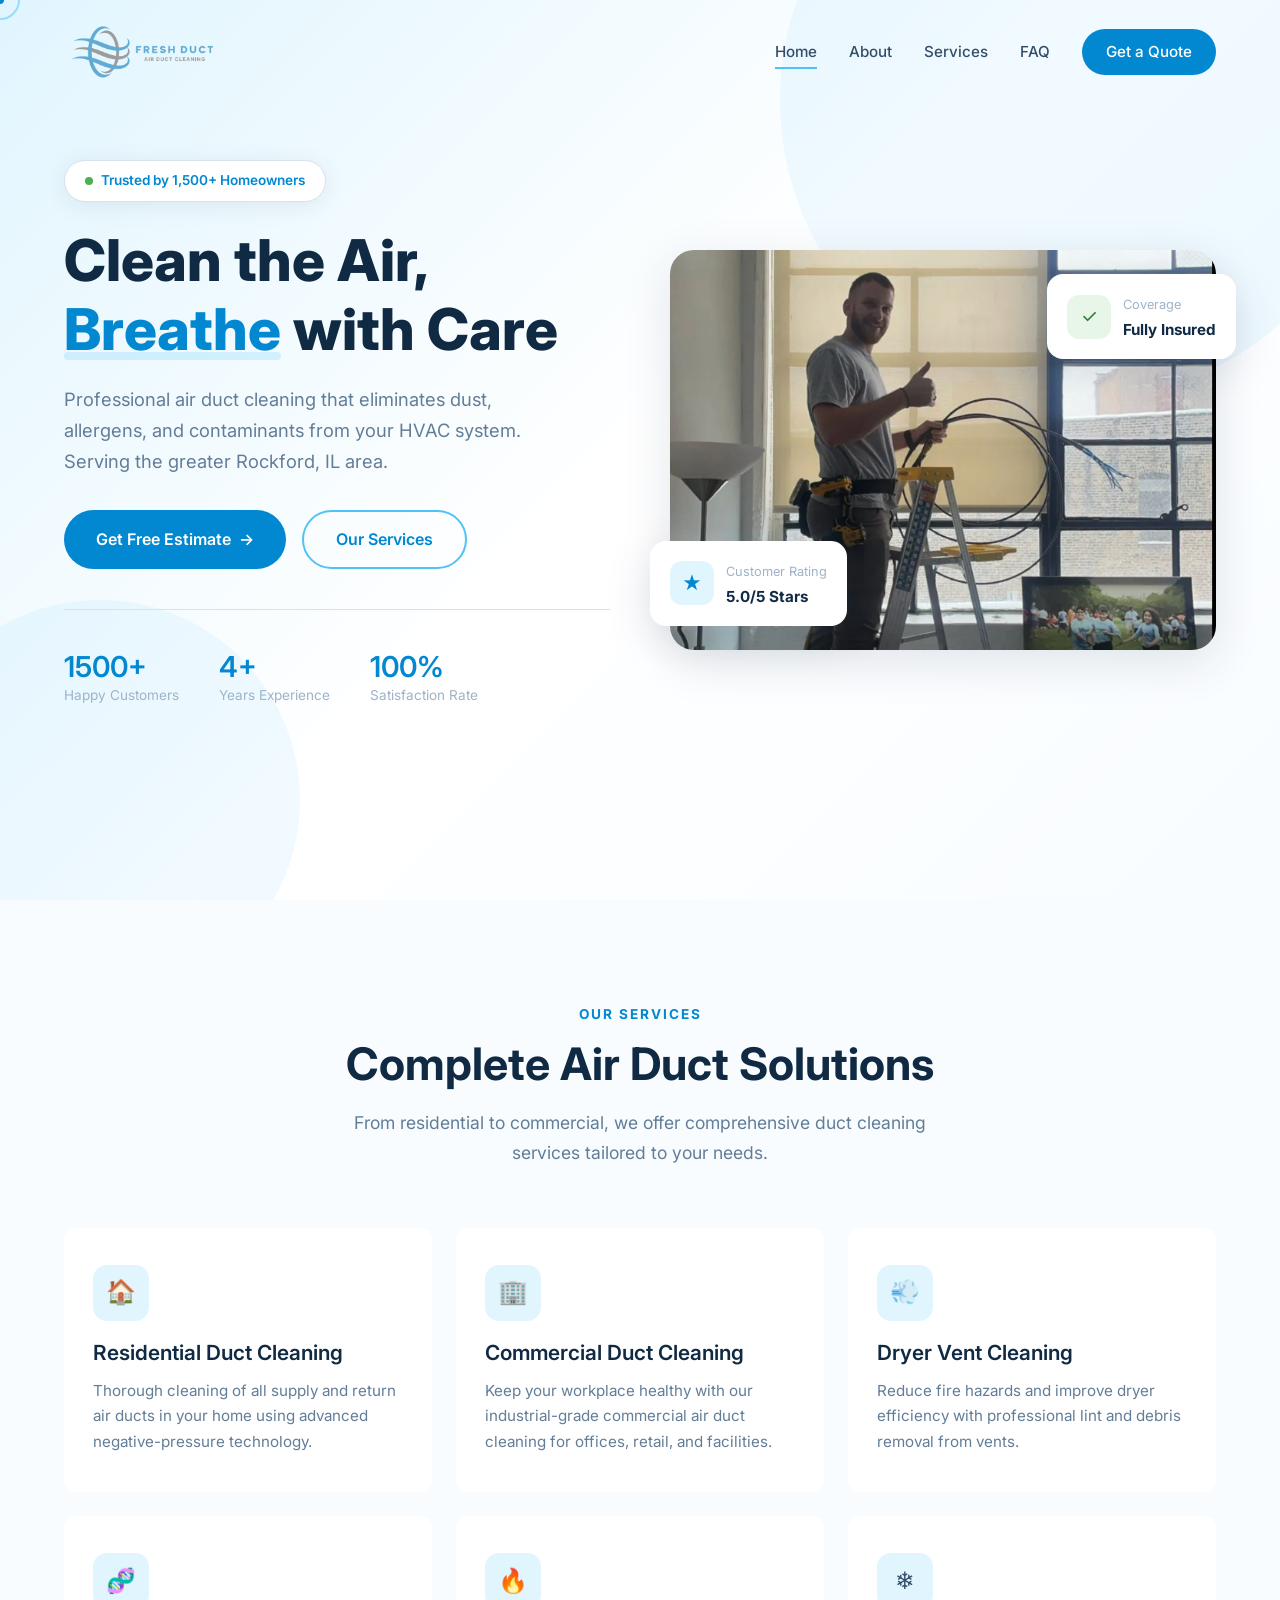
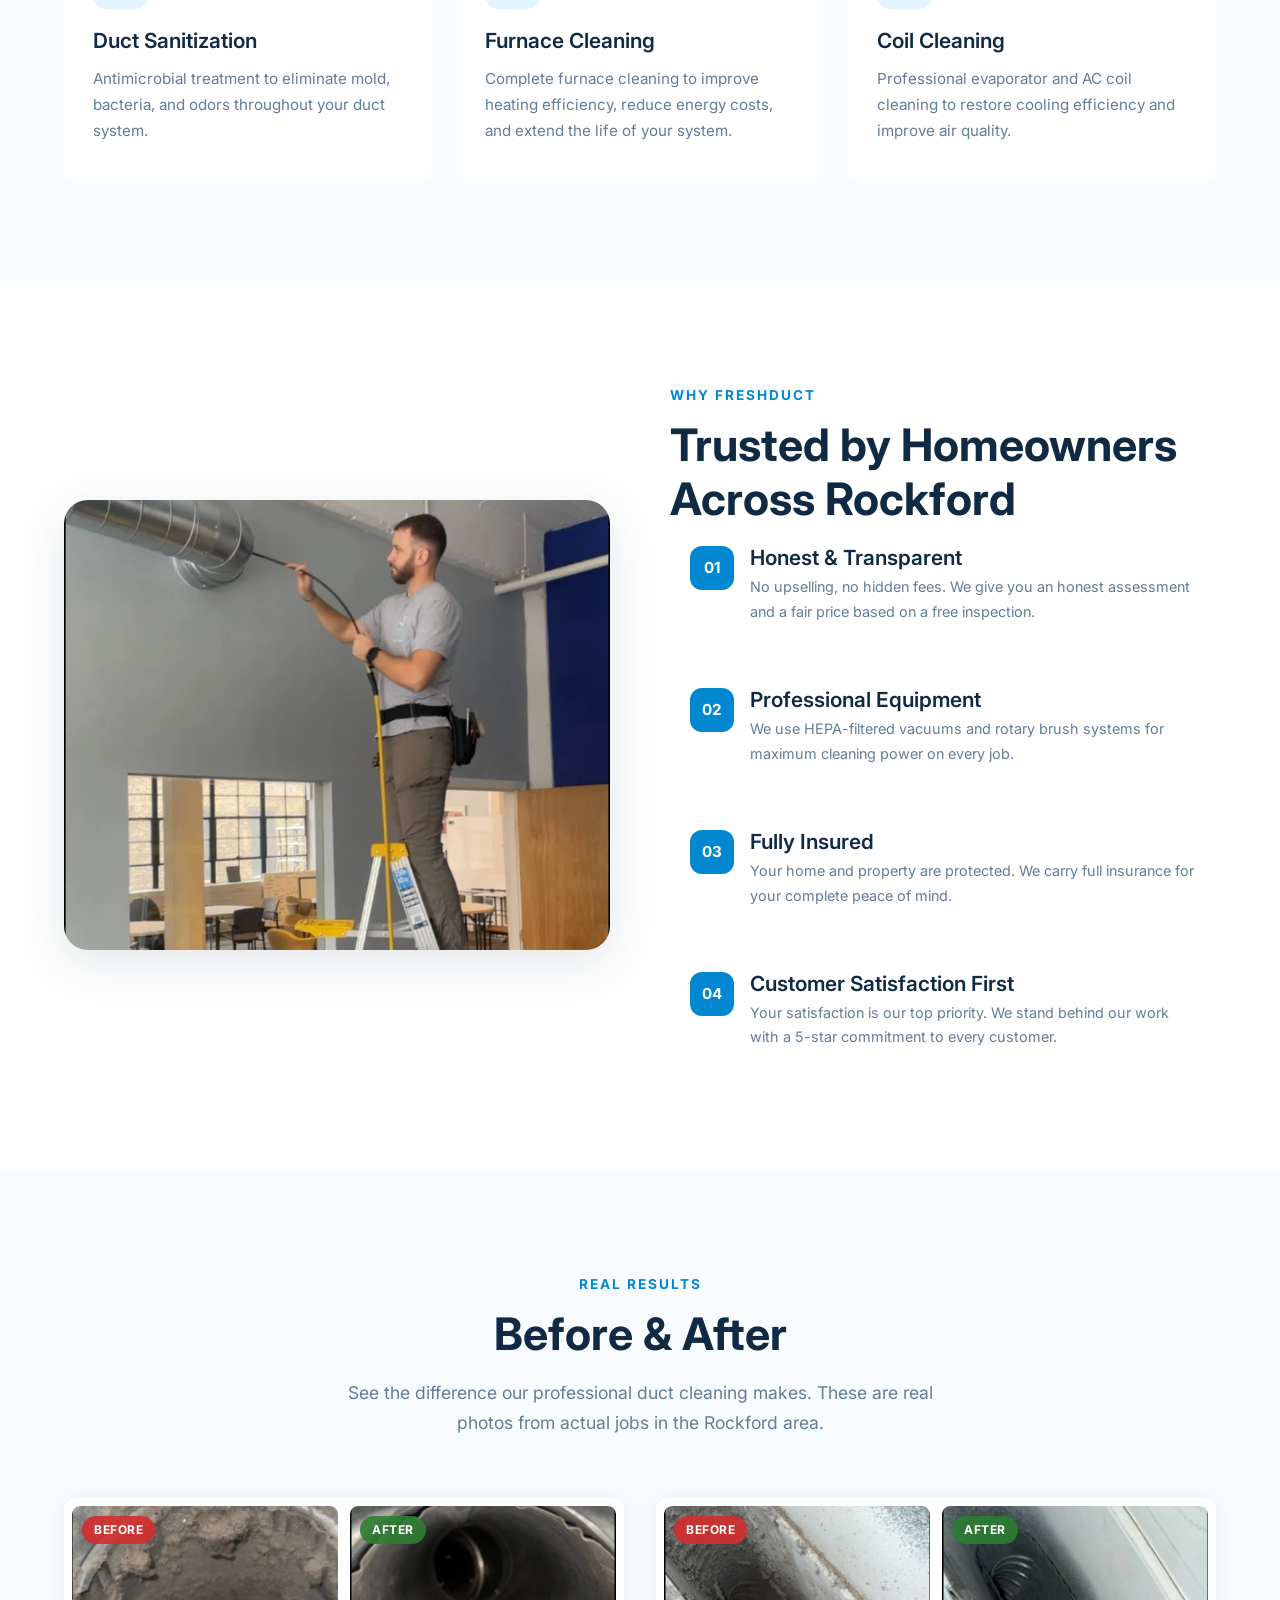
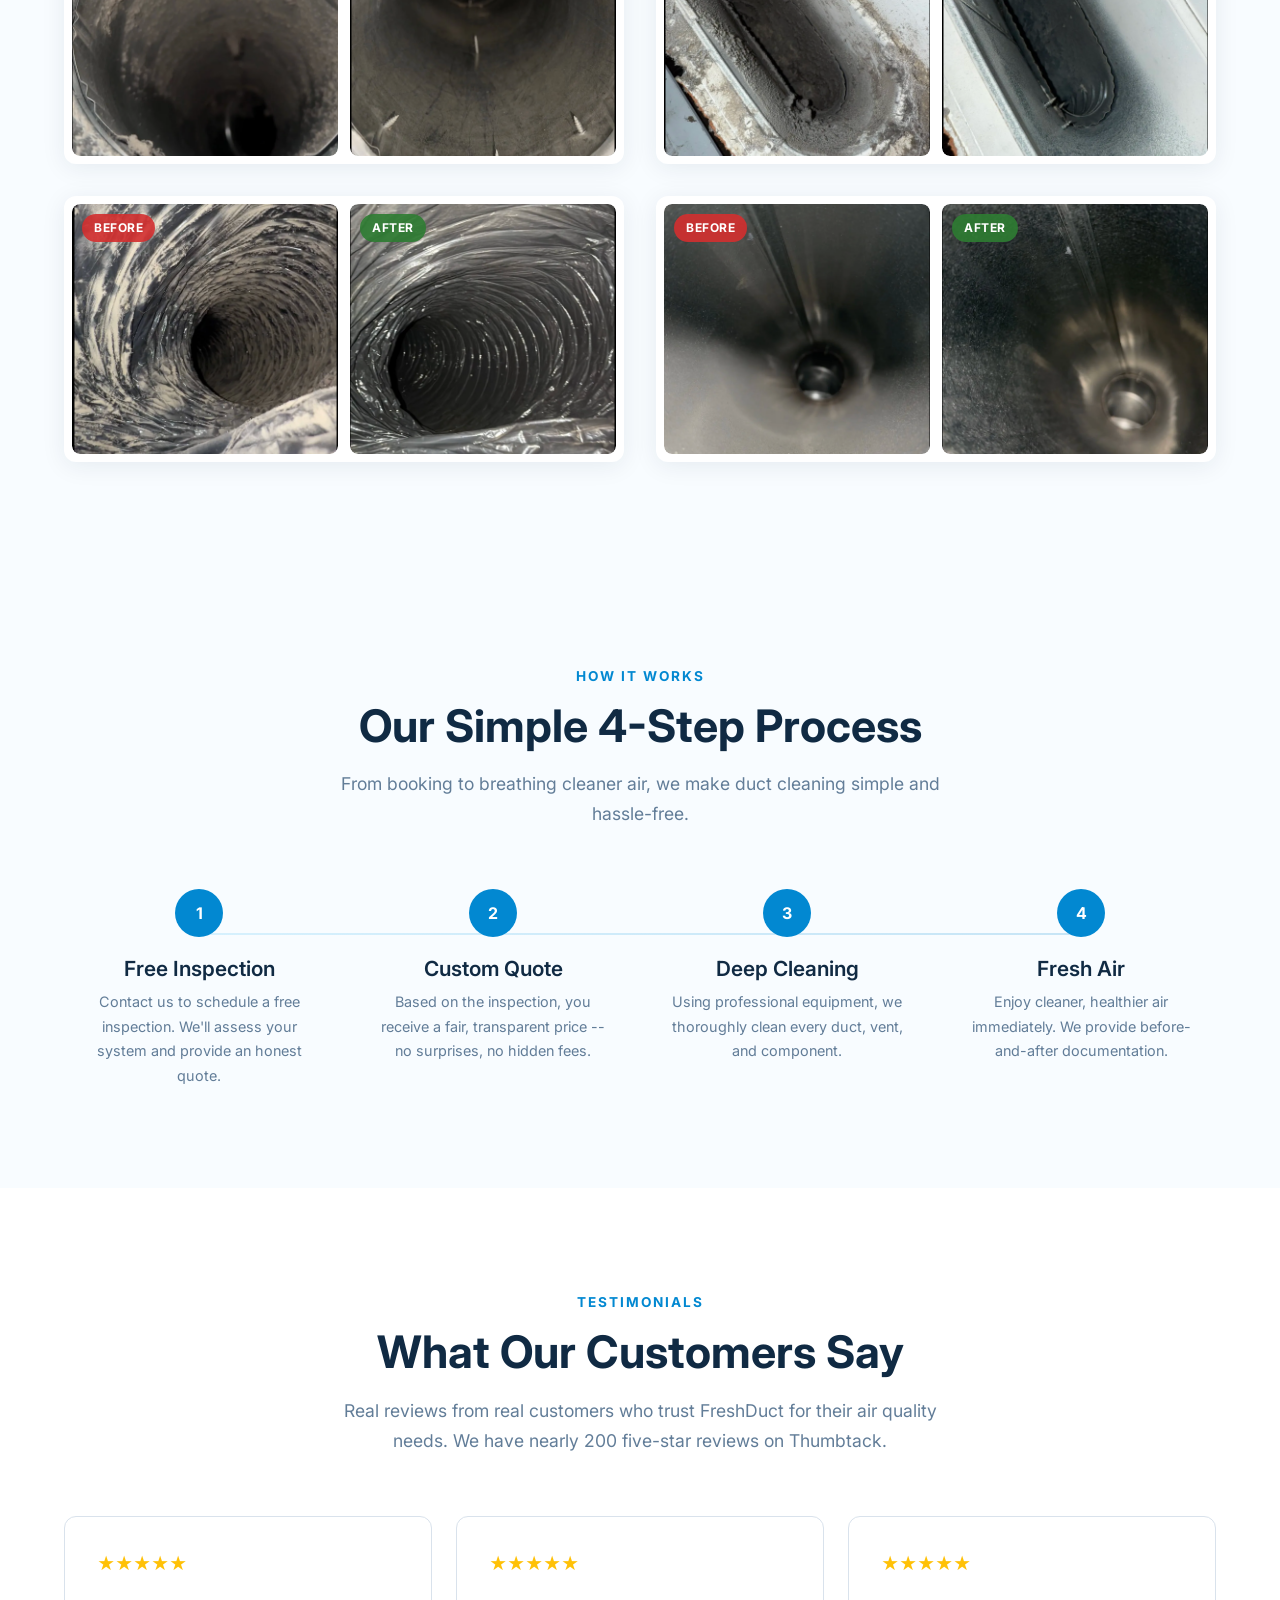
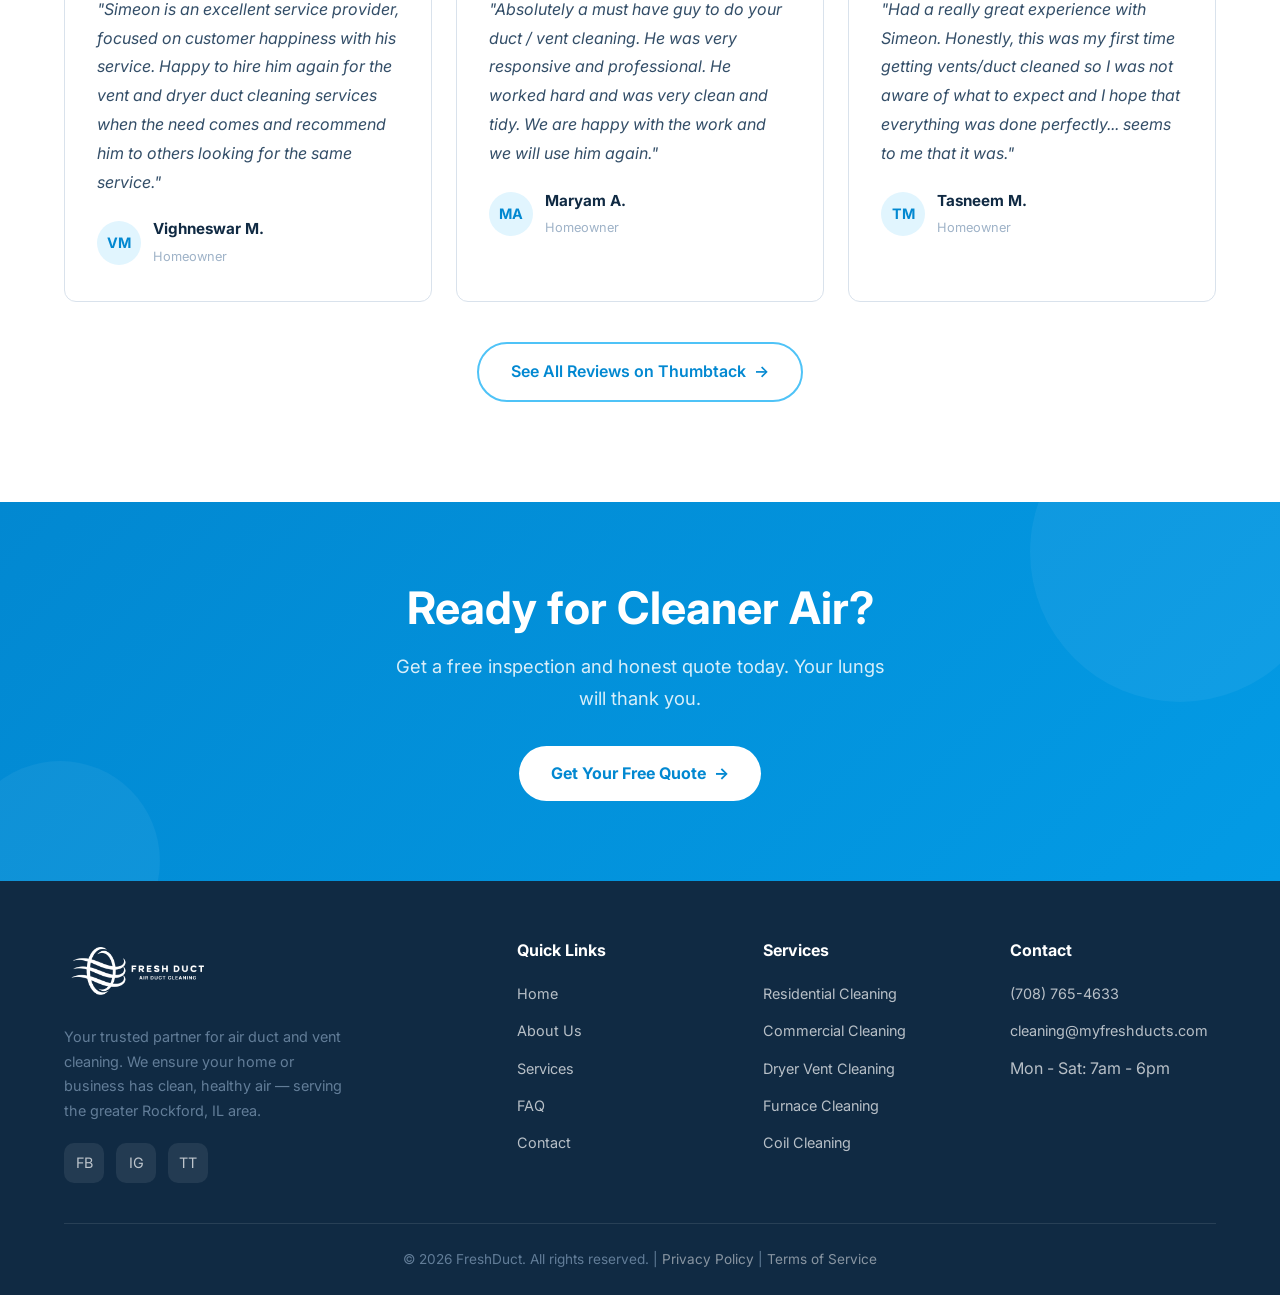
==== commit eb7a9d96: "Use real owner photo for homepage hero Co-Authored-By: Claude Opus 4.6 <noreply@anthropic.com>" ====
--- a/index.html
+++ b/index.html
@@ -103,7 +103,7 @@
       </div>
       <div class="hero-visual">
         <div class="hero-image-wrapper">
-          <img src="tech-cleaning-vent.png" alt="Professional air duct cleaning technician at work in Rockford IL" width="800" height="400" loading="eager">
+          <img src="hero-owner.png" alt="FreshDuct owner with duct cleaning equipment giving thumbs up in Rockford IL" width="800" height="400" loading="eager">
         </div>
         <div class="hero-float-card card-1">
           <div class="icon blue">&#9733;</div>
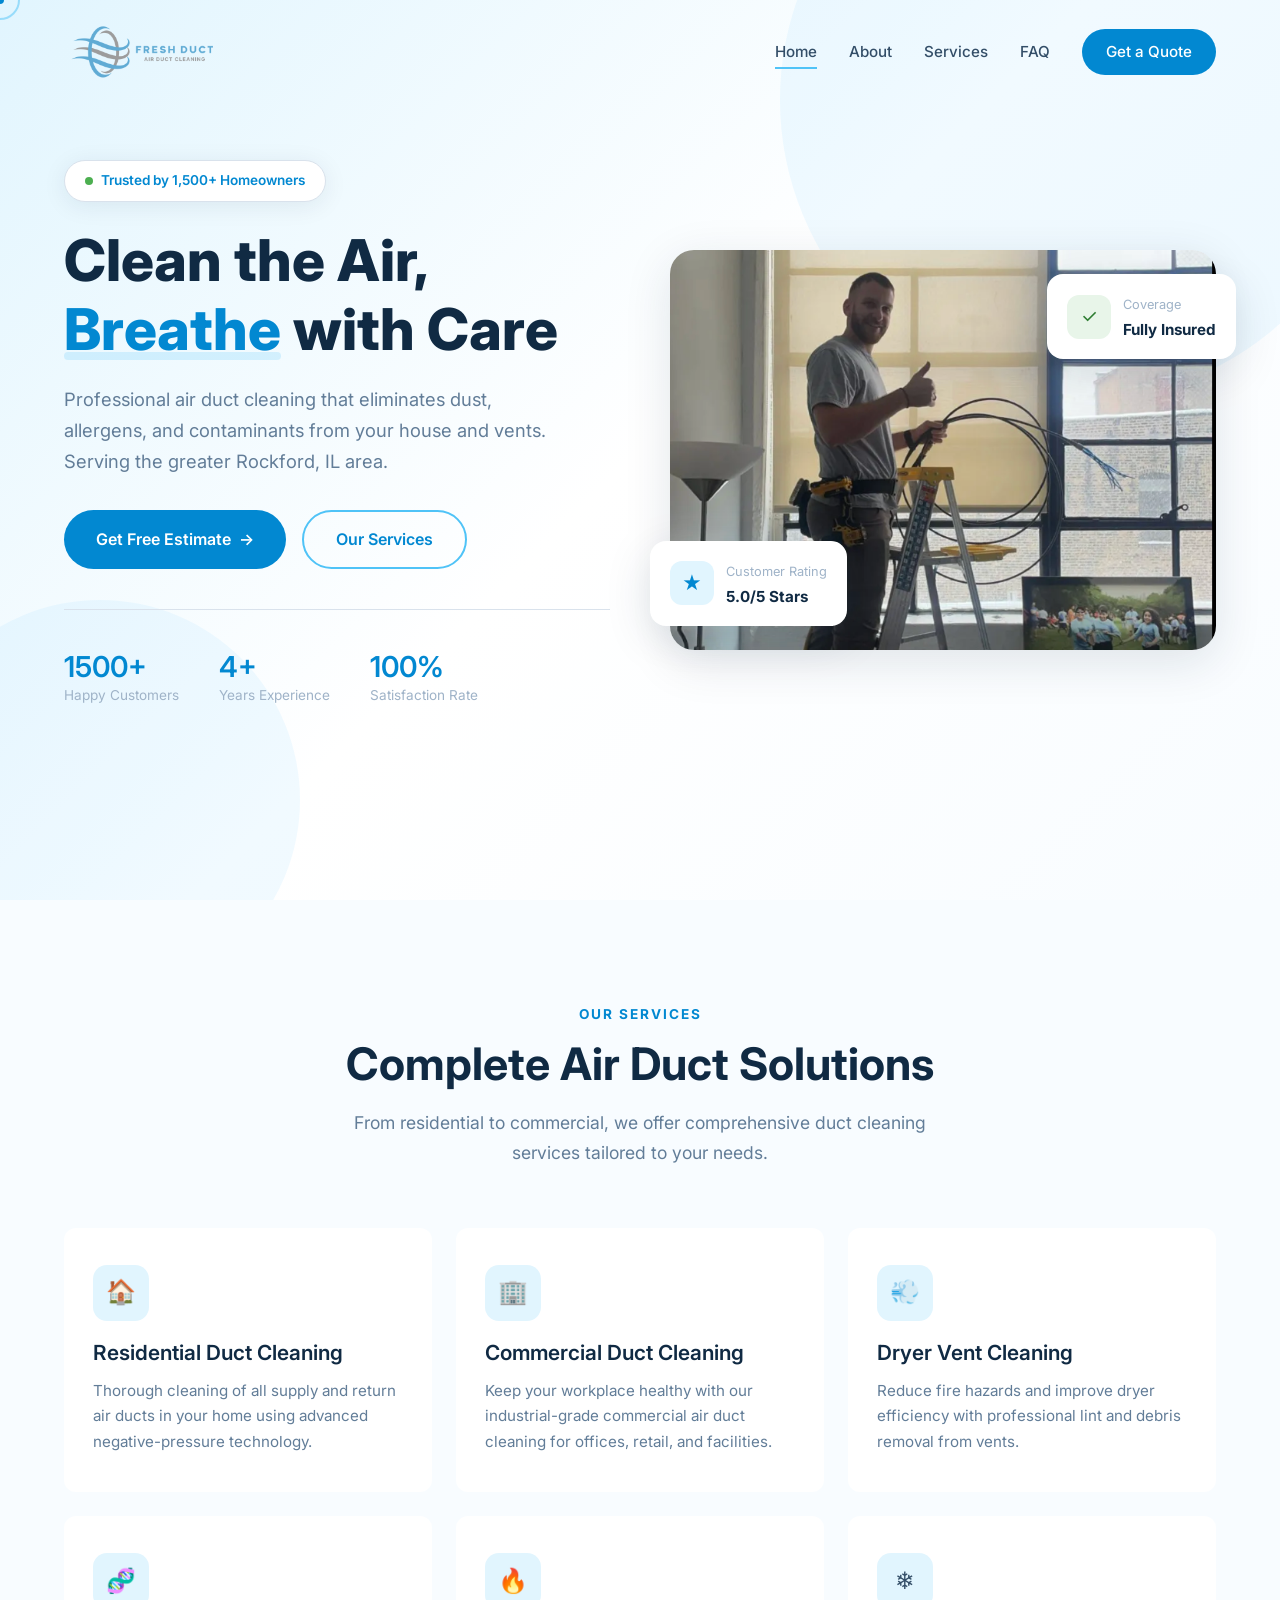
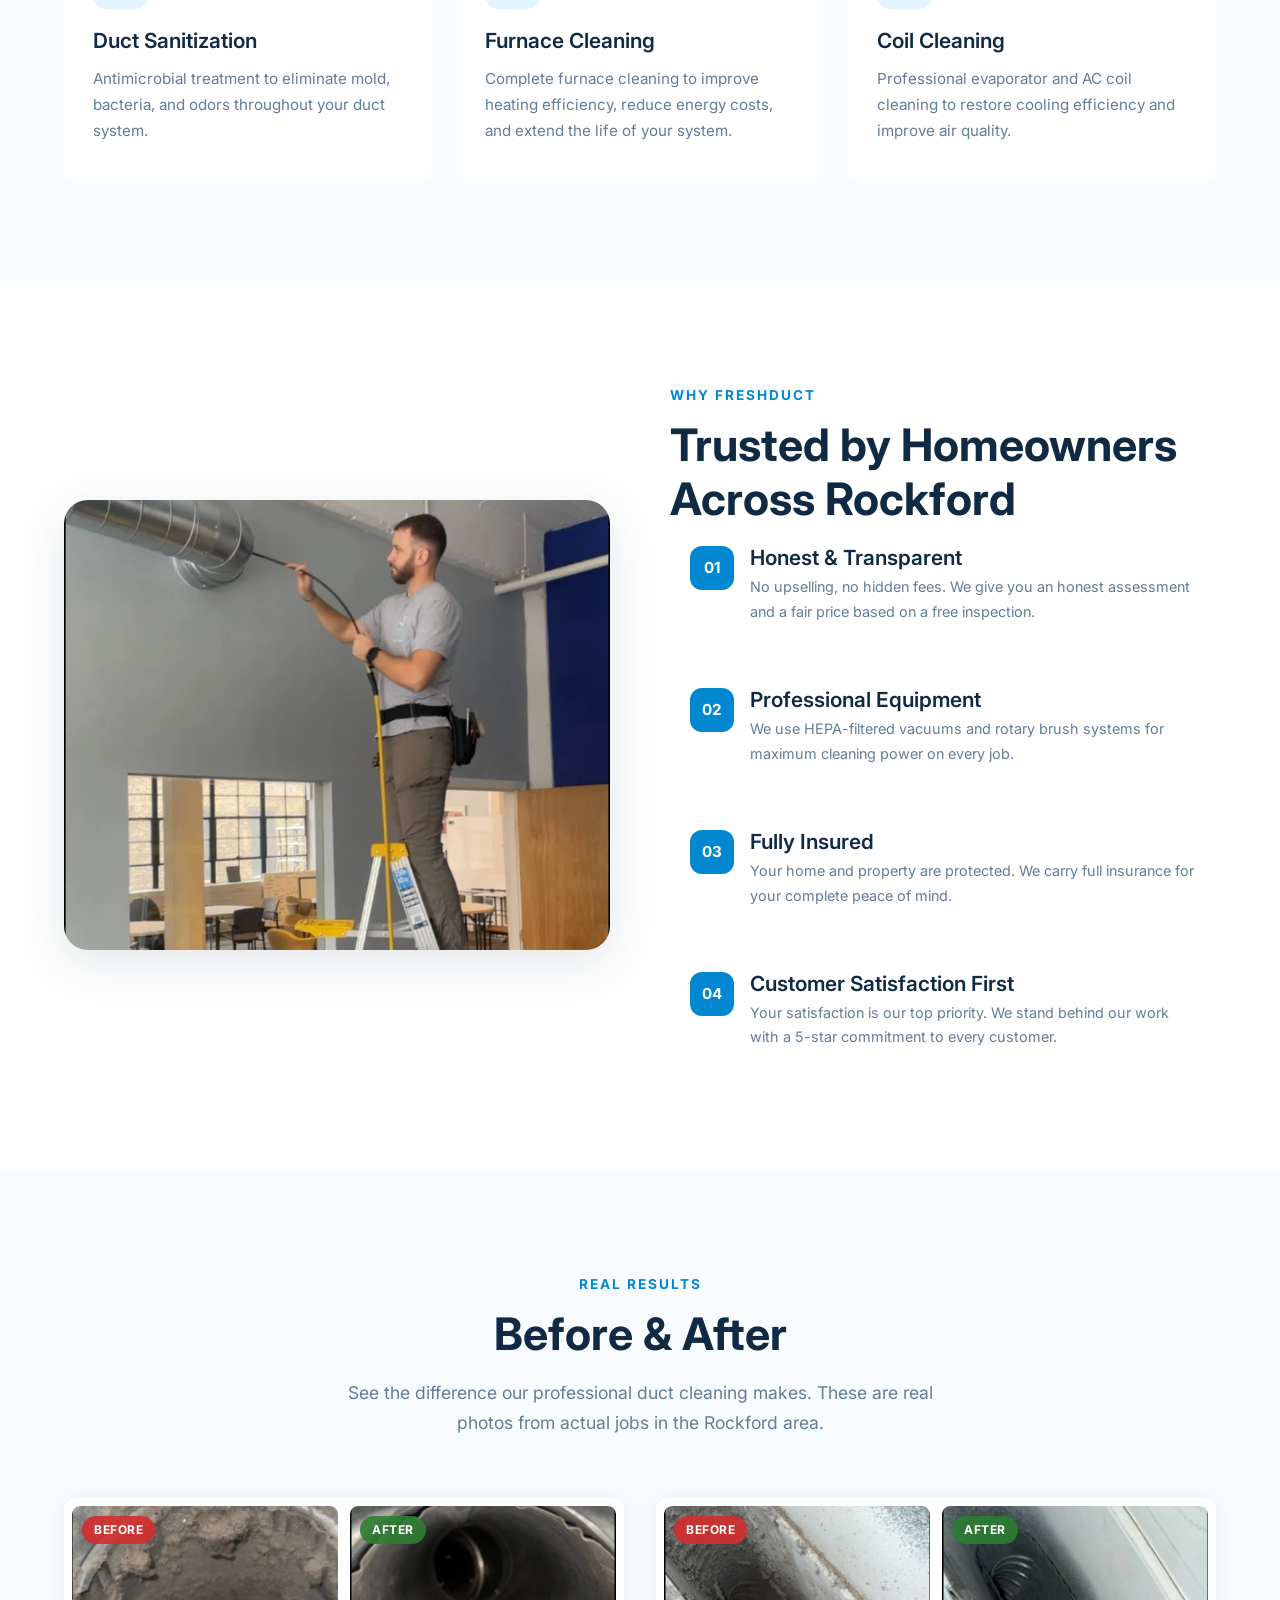
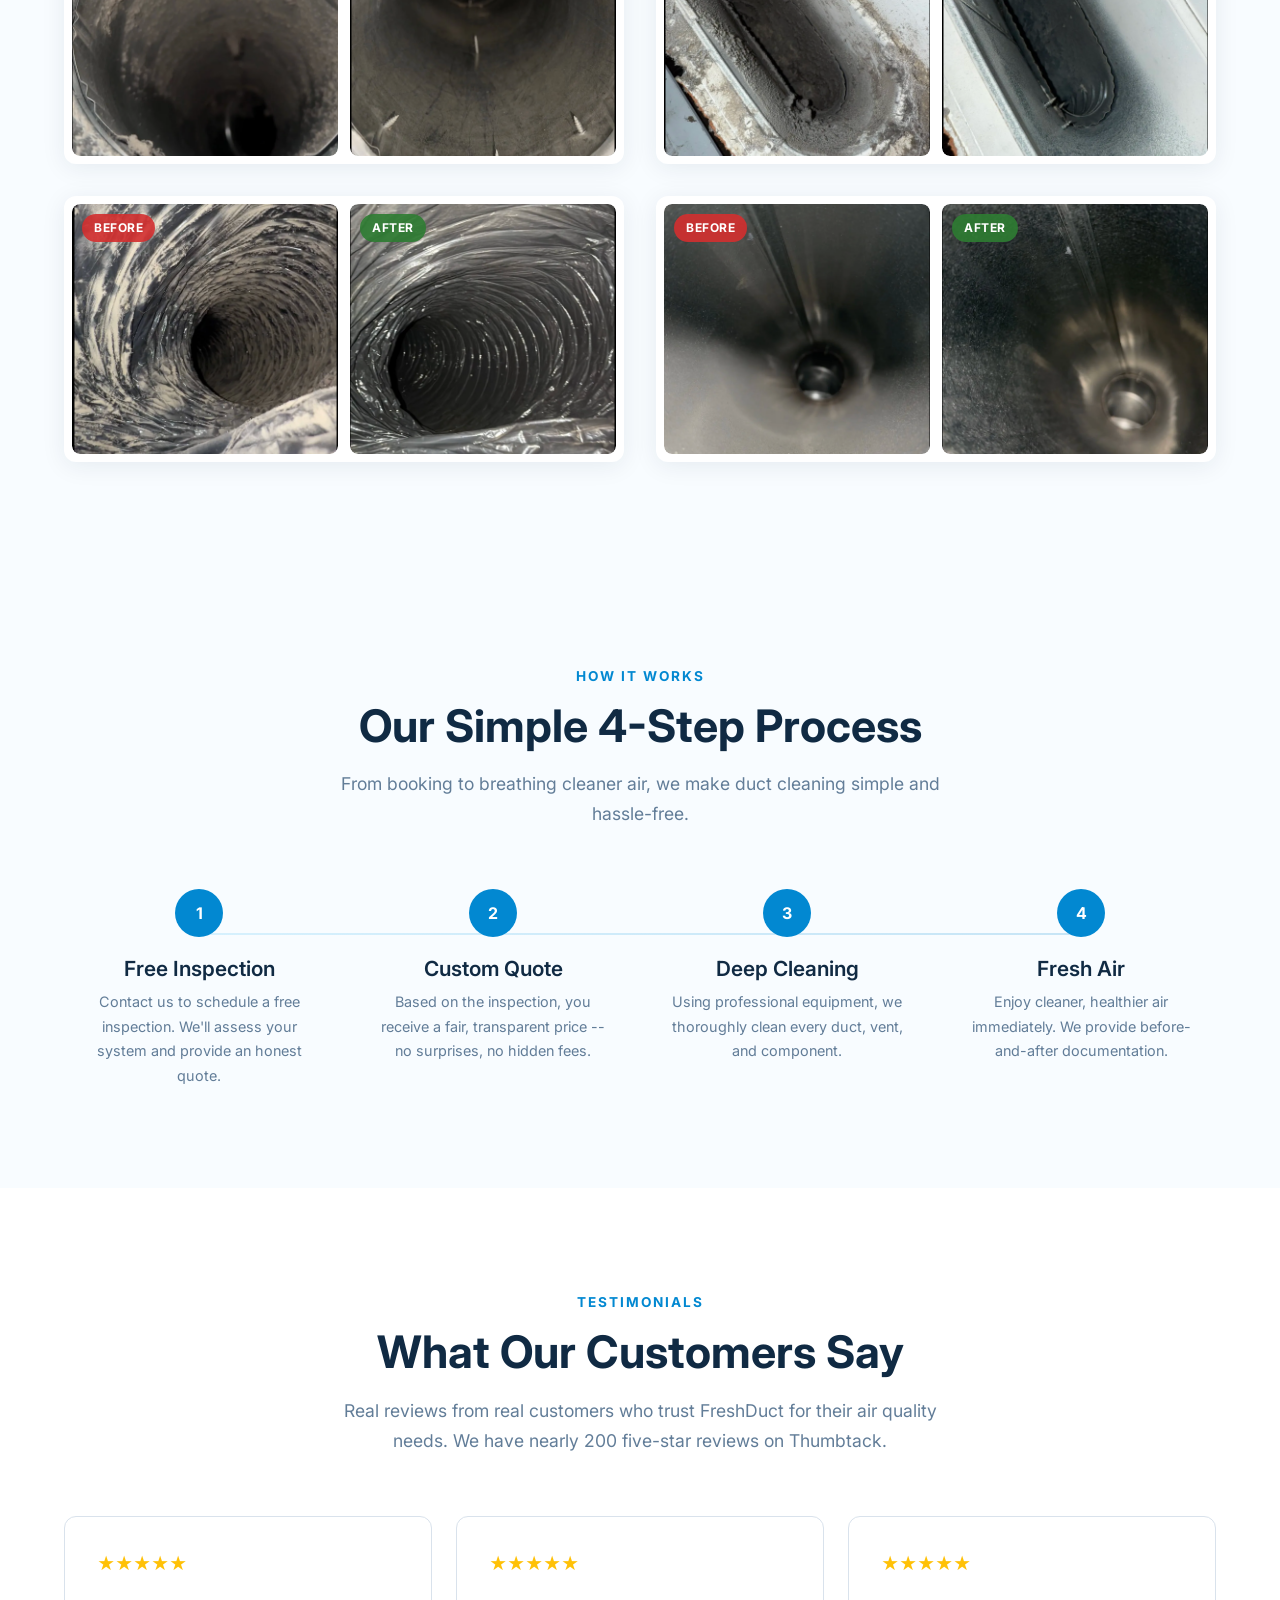
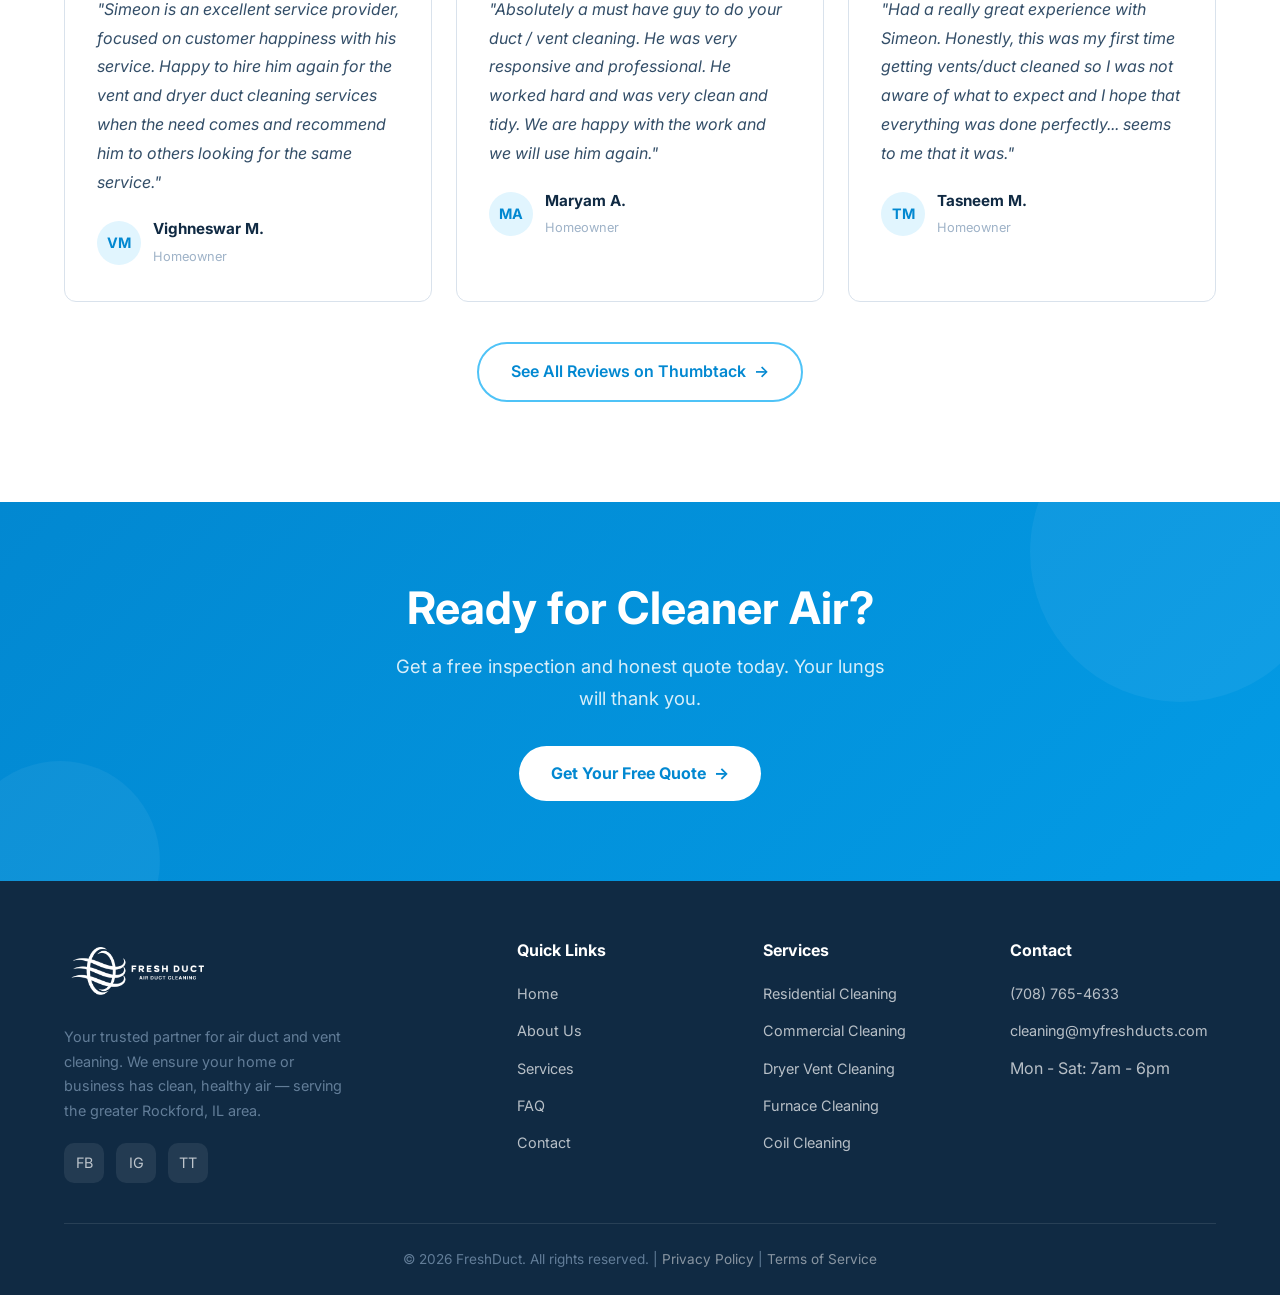
==== commit 50f4ba39: "Update wording to reflect air duct cleaning business, not HVAC Co-Authored-By: Claude Opus 4.6 <nore" ====
--- a/index.html
+++ b/index.html
@@ -81,7 +81,7 @@
       <div class="hero-content">
         <div class="hero-badge"><span class="dot"></span> Trusted by 1,500+ Homeowners</div>
         <h1>Clean the Air, <span class="highlight">Breathe</span> with Care</h1>
-        <p>Professional air duct cleaning that eliminates dust, allergens, and contaminants from your HVAC system. Serving the greater Rockford, IL area.</p>
+        <p>Professional air duct cleaning that eliminates dust, allergens, and contaminants from your house and vents. Serving the greater Rockford, IL area.</p>
         <div class="hero-buttons">
           <a href="contact.html" class="btn btn-primary">Get Free Estimate <span>&rarr;</span></a>
           <a href="services.html" class="btn btn-outline">Our Services</a>
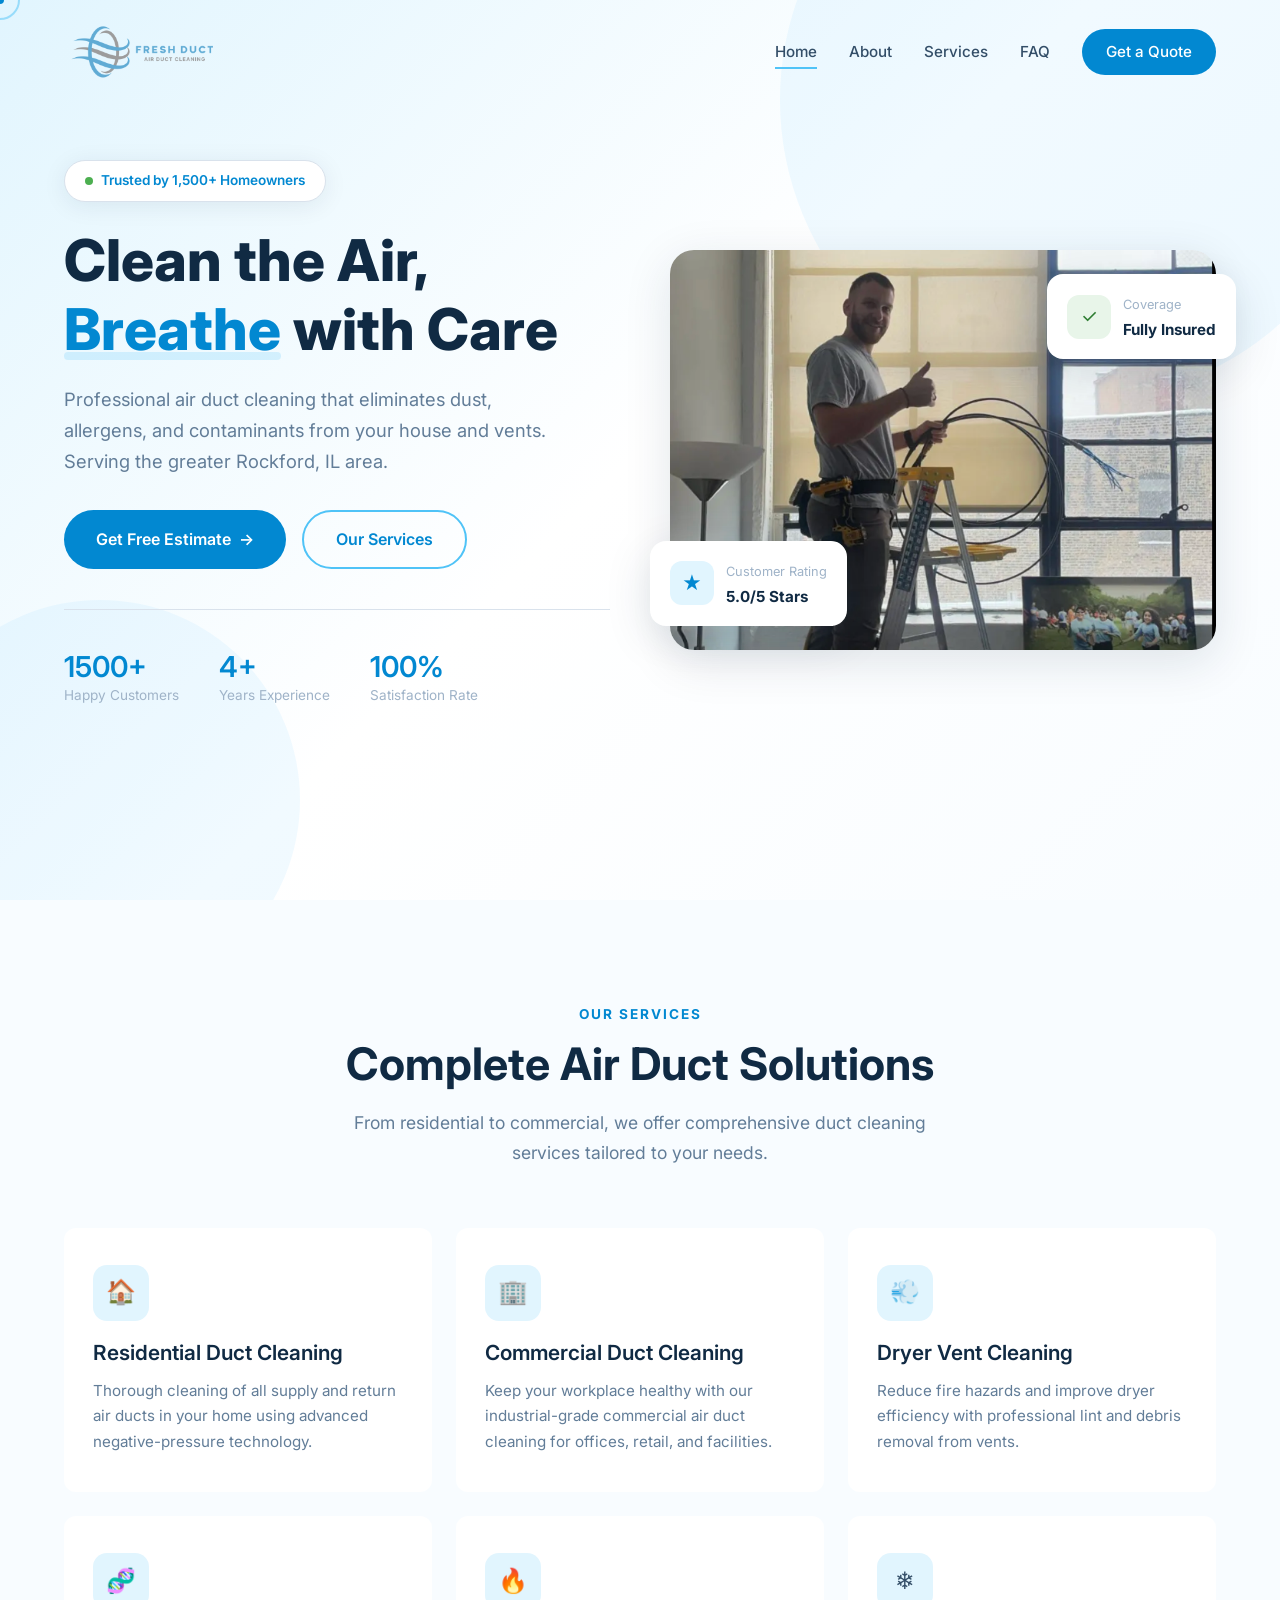
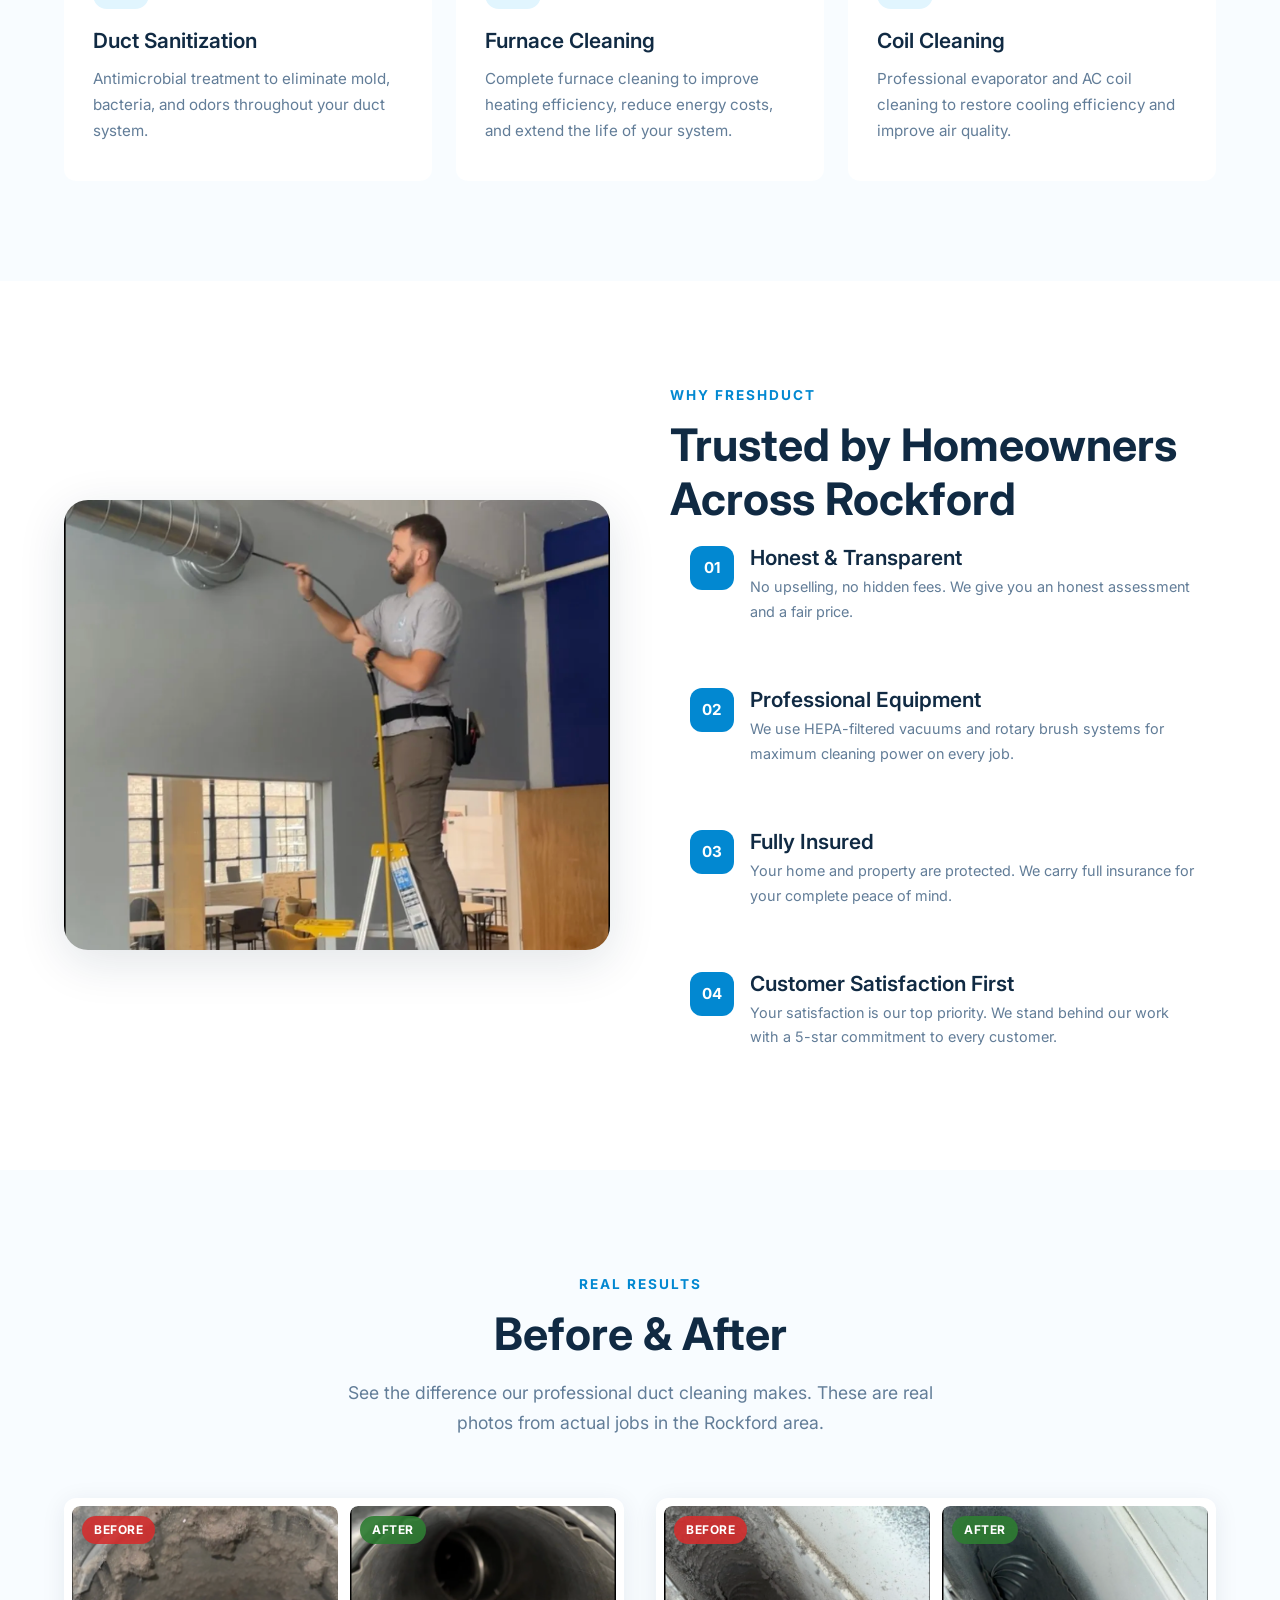
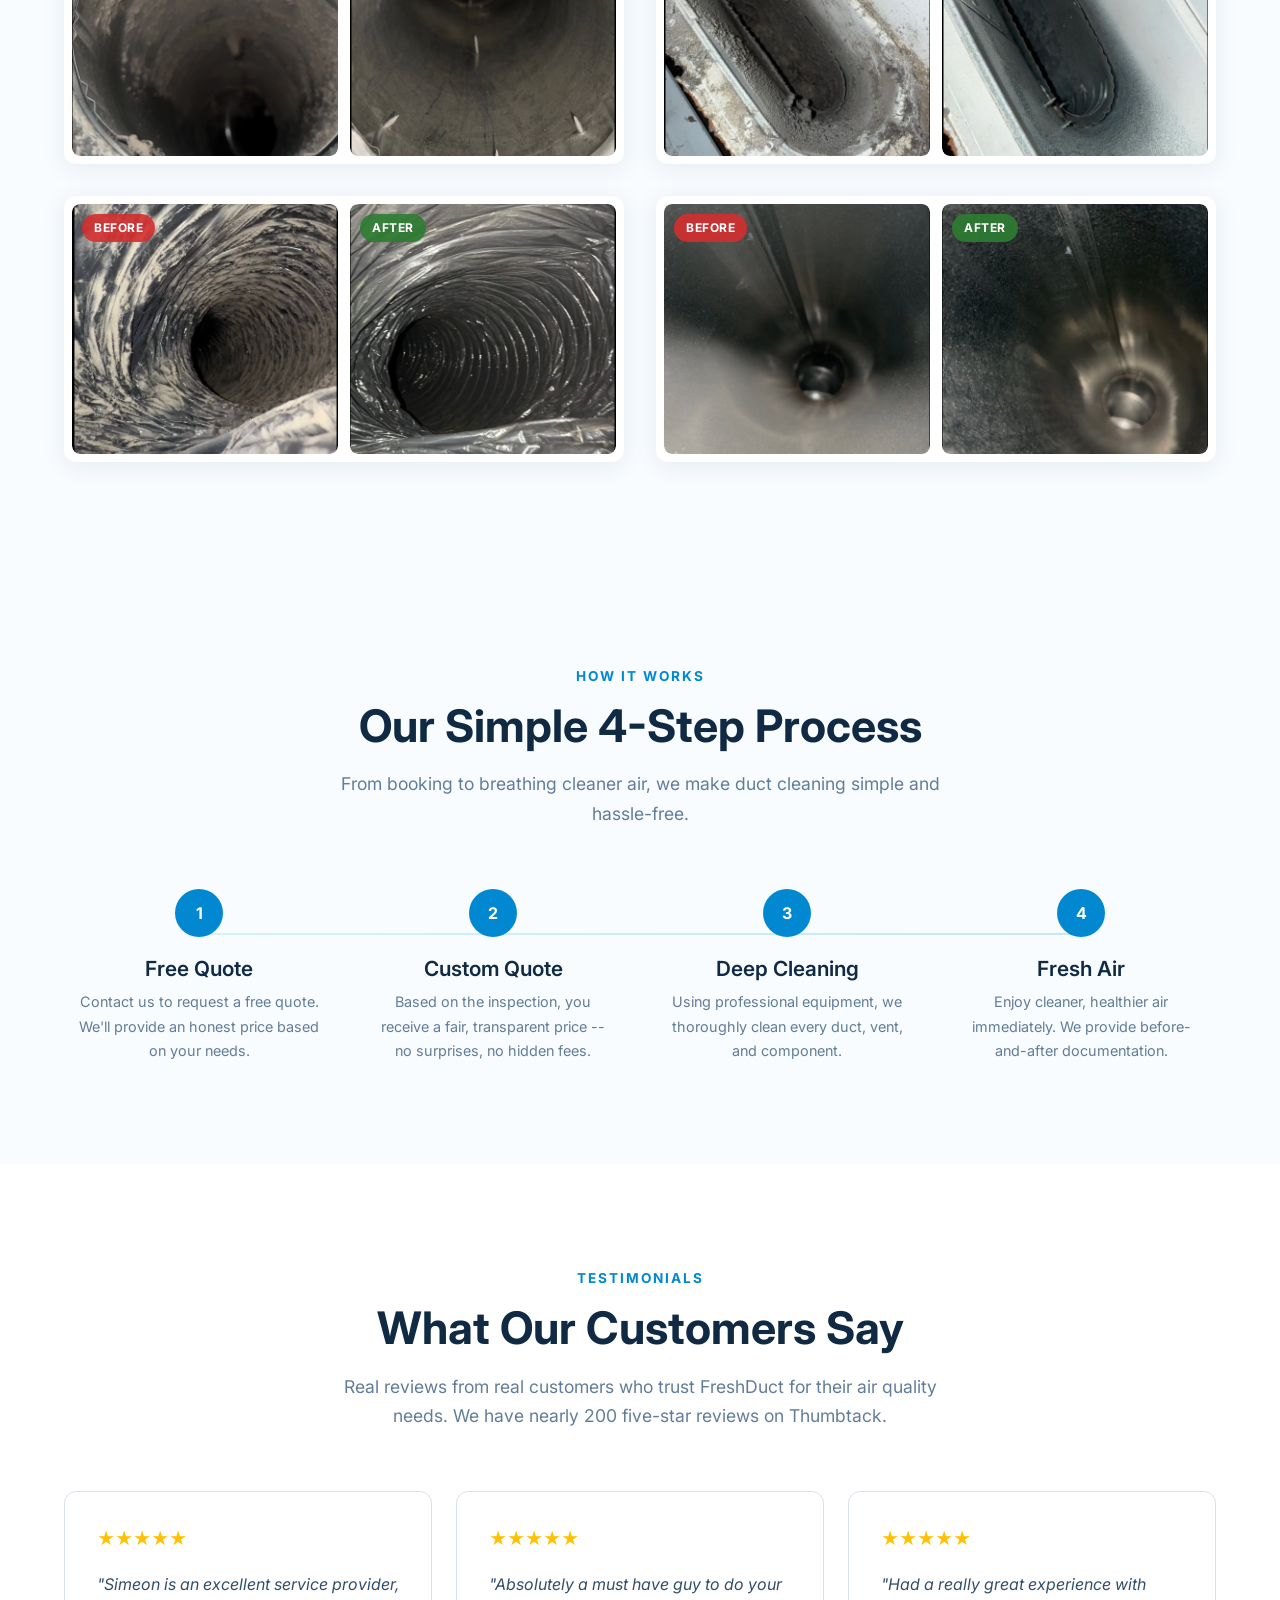
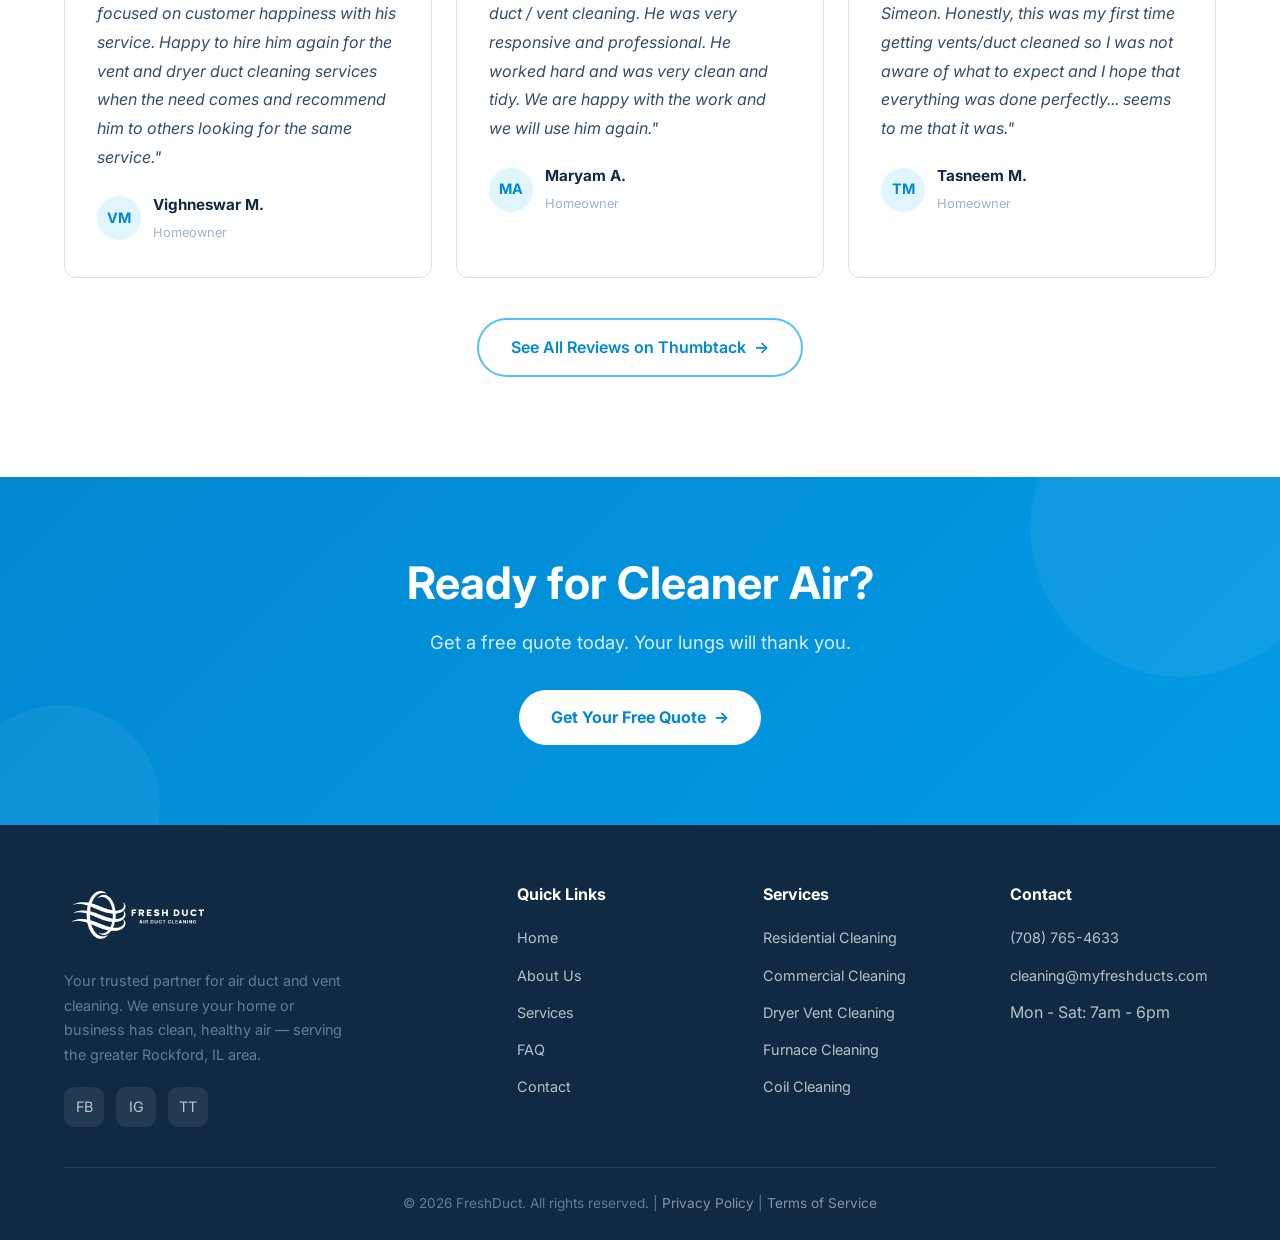
==== commit 5520df0c: "Replace free inspection with free quote across entire site Co-Authored-By: Claude Opus 4.6 <noreply@" ====
--- a/index.html
+++ b/index.html
@@ -181,7 +181,7 @@
               <div class="num">01</div>
               <div>
                 <h3>Honest & Transparent</h3>
-                <p>No upselling, no hidden fees. We give you an honest assessment and a fair price based on a free inspection.</p>
+                <p>No upselling, no hidden fees. We give you an honest assessment and a fair price.</p>
               </div>
             </div>
             <div class="why-item">
@@ -275,8 +275,8 @@
       <div class="process-grid">
         <div class="process-step reveal">
           <div class="step-num">1</div>
-          <h3>Free Inspection</h3>
-          <p>Contact us to schedule a free inspection. We'll assess your system and provide an honest quote.</p>
+          <h3>Free Quote</h3>
+          <p>Contact us to request a free quote. We'll provide an honest price based on your needs.</p>
         </div>
         <div class="process-step reveal">
           <div class="step-num">2</div>
@@ -350,7 +350,7 @@
   <section class="cta-banner">
     <div class="container reveal-scale">
       <h2>Ready for Cleaner Air?</h2>
-      <p>Get a free inspection and honest quote today. Your lungs will thank you.</p>
+      <p>Get a free quote today. Your lungs will thank you.</p>
       <a href="contact.html" class="btn btn-white">Get Your Free Quote <span>&rarr;</span></a>
     </div>
   </section>
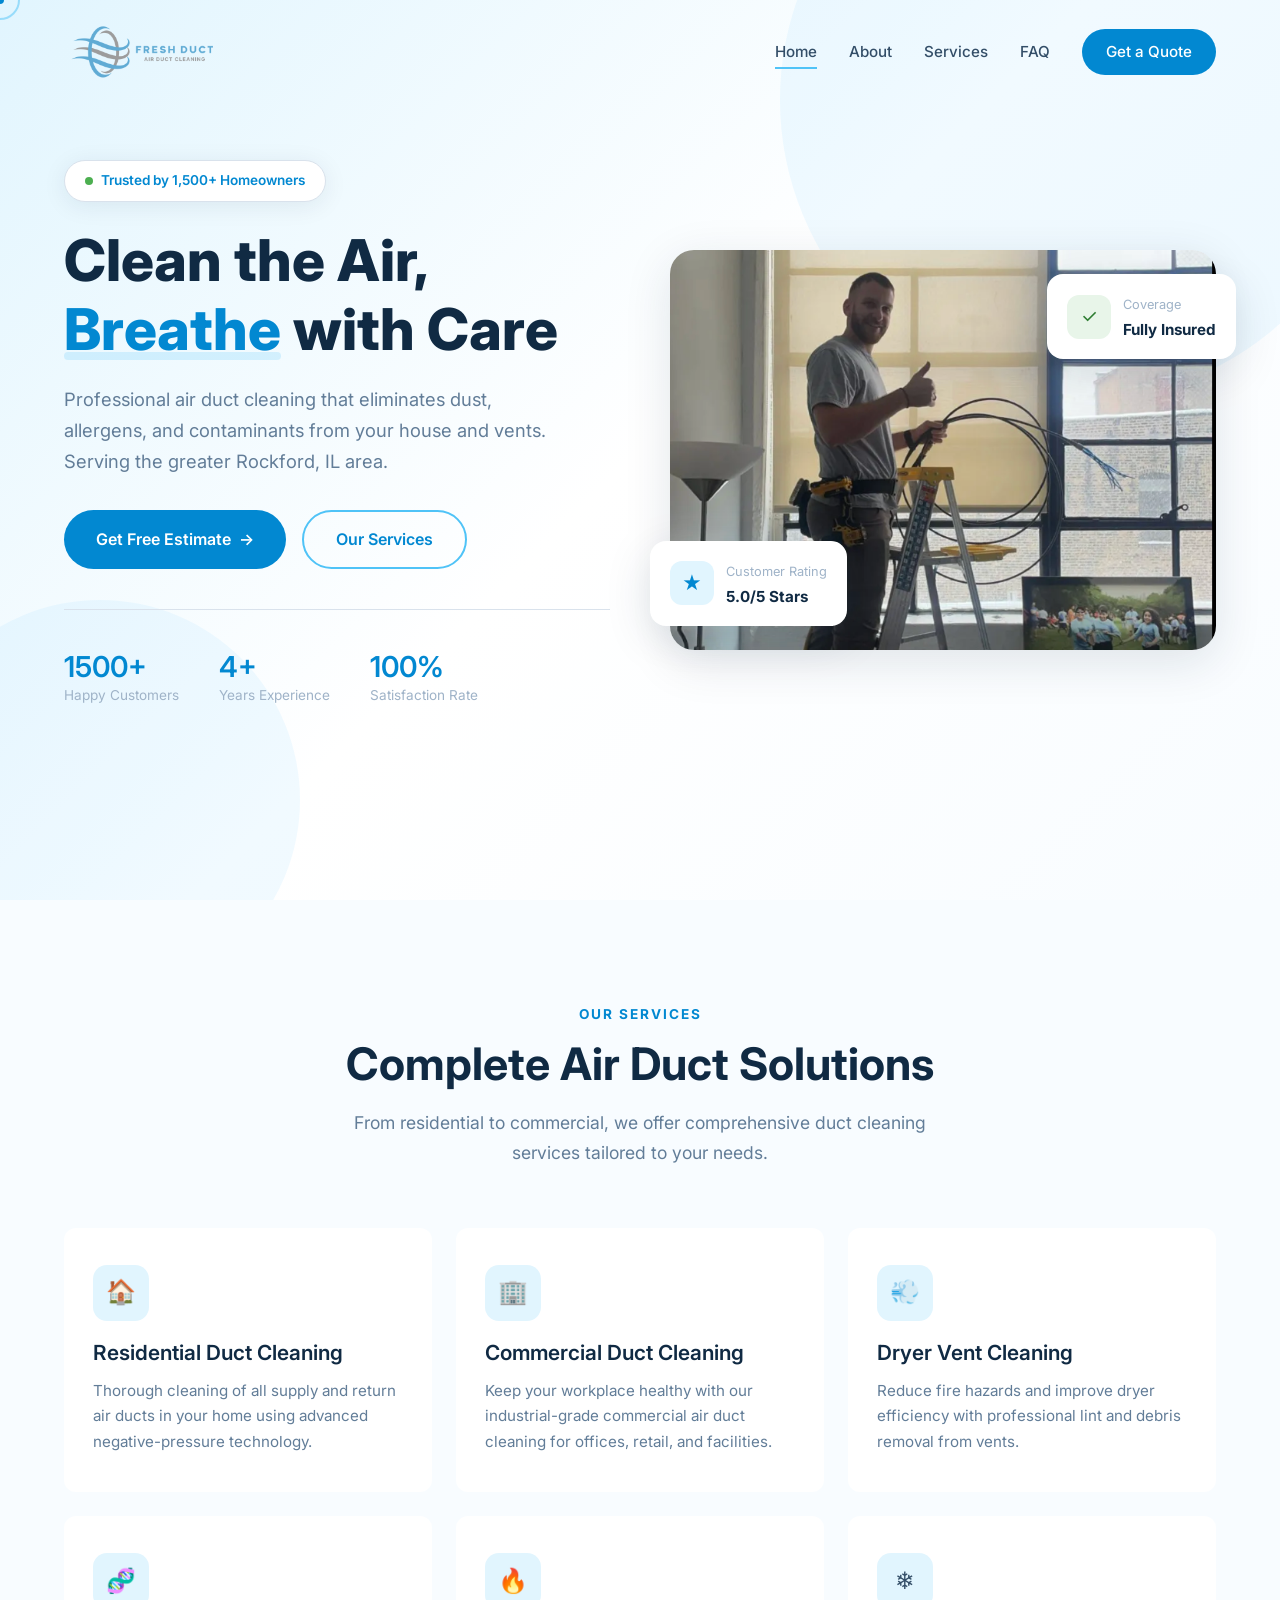
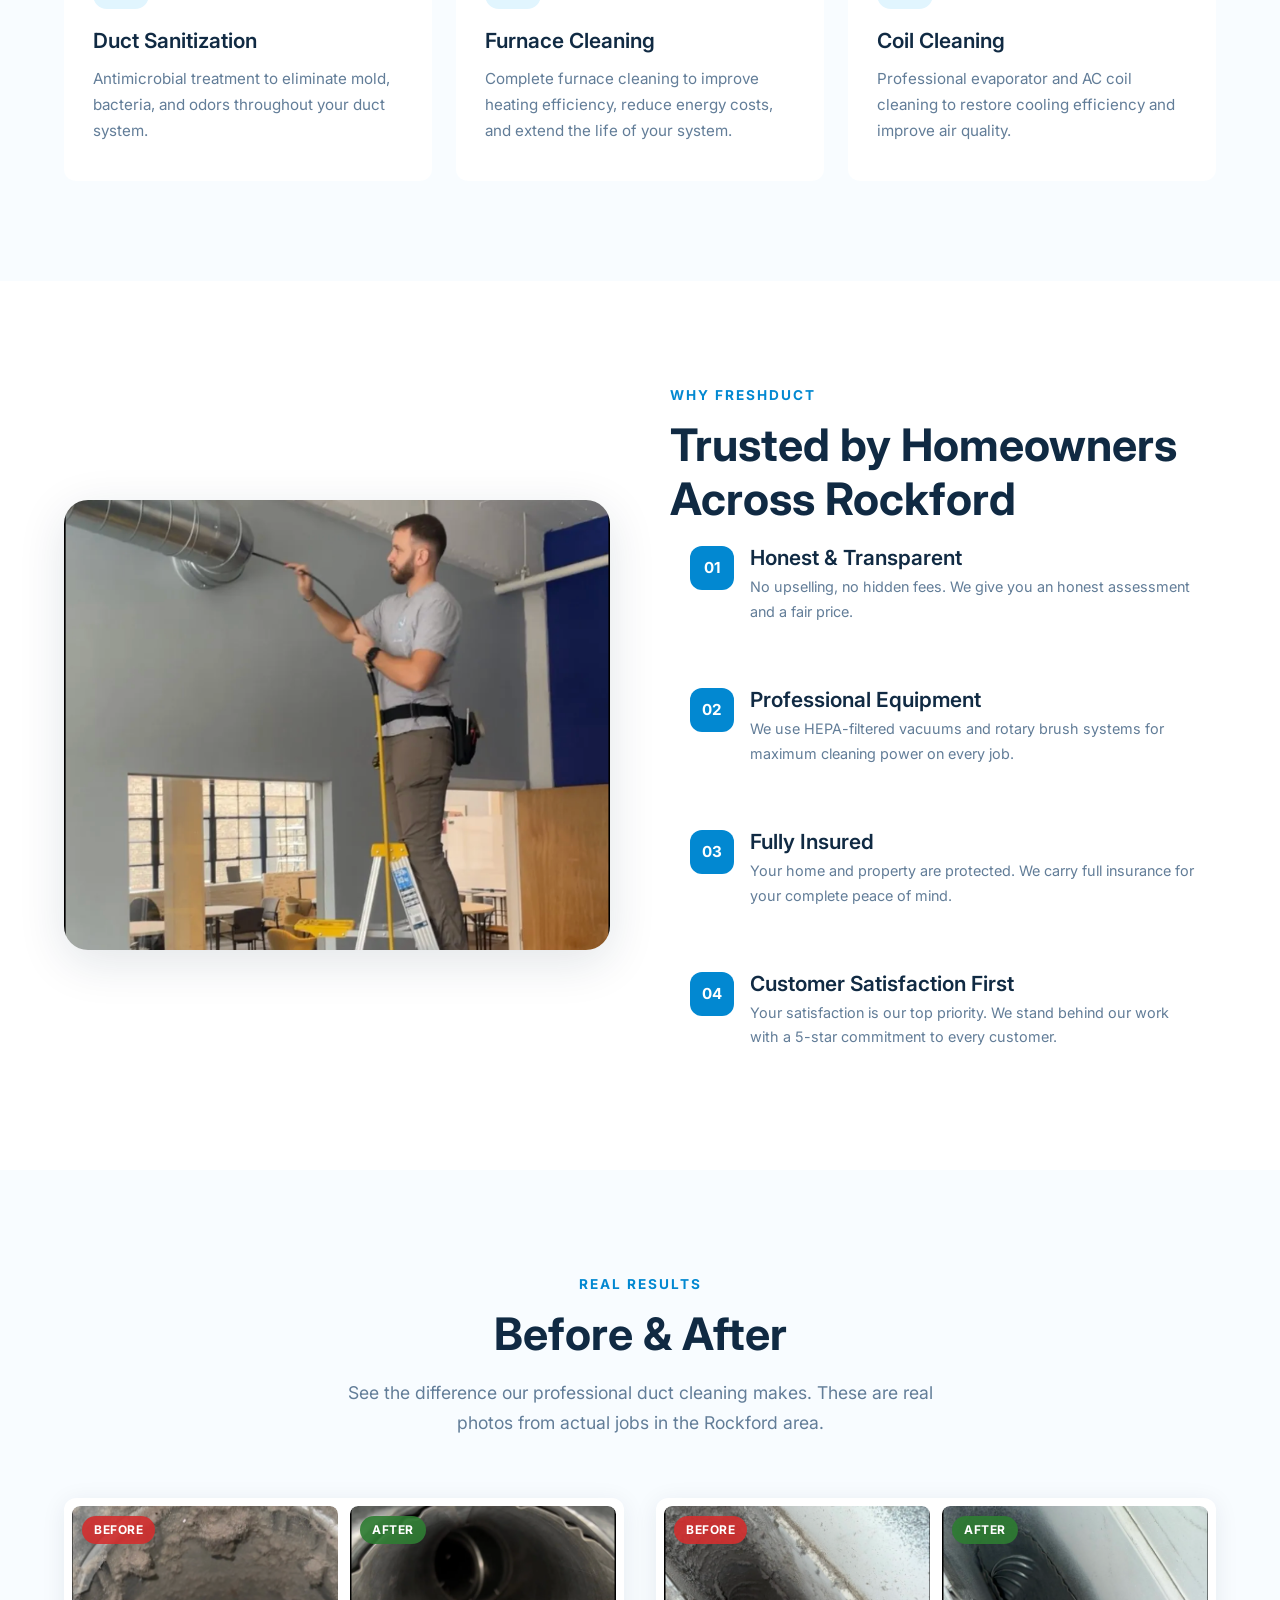
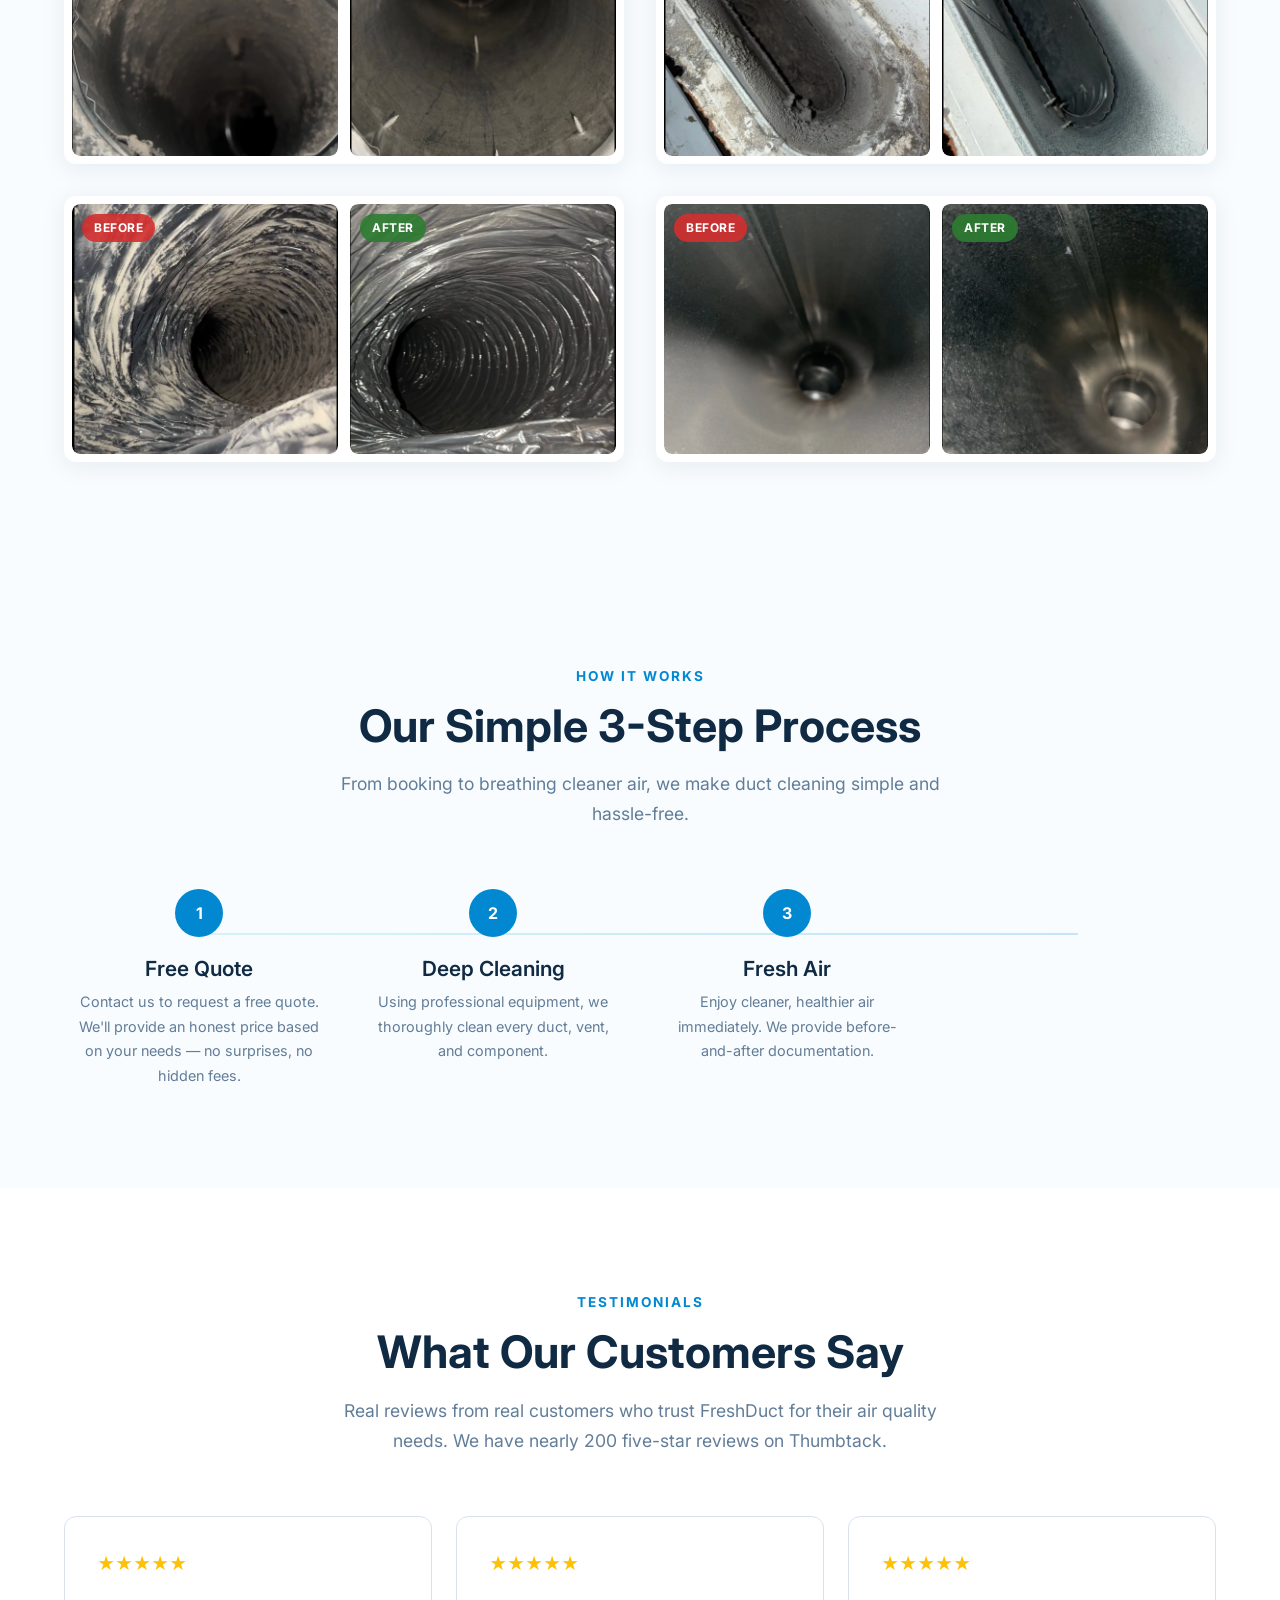
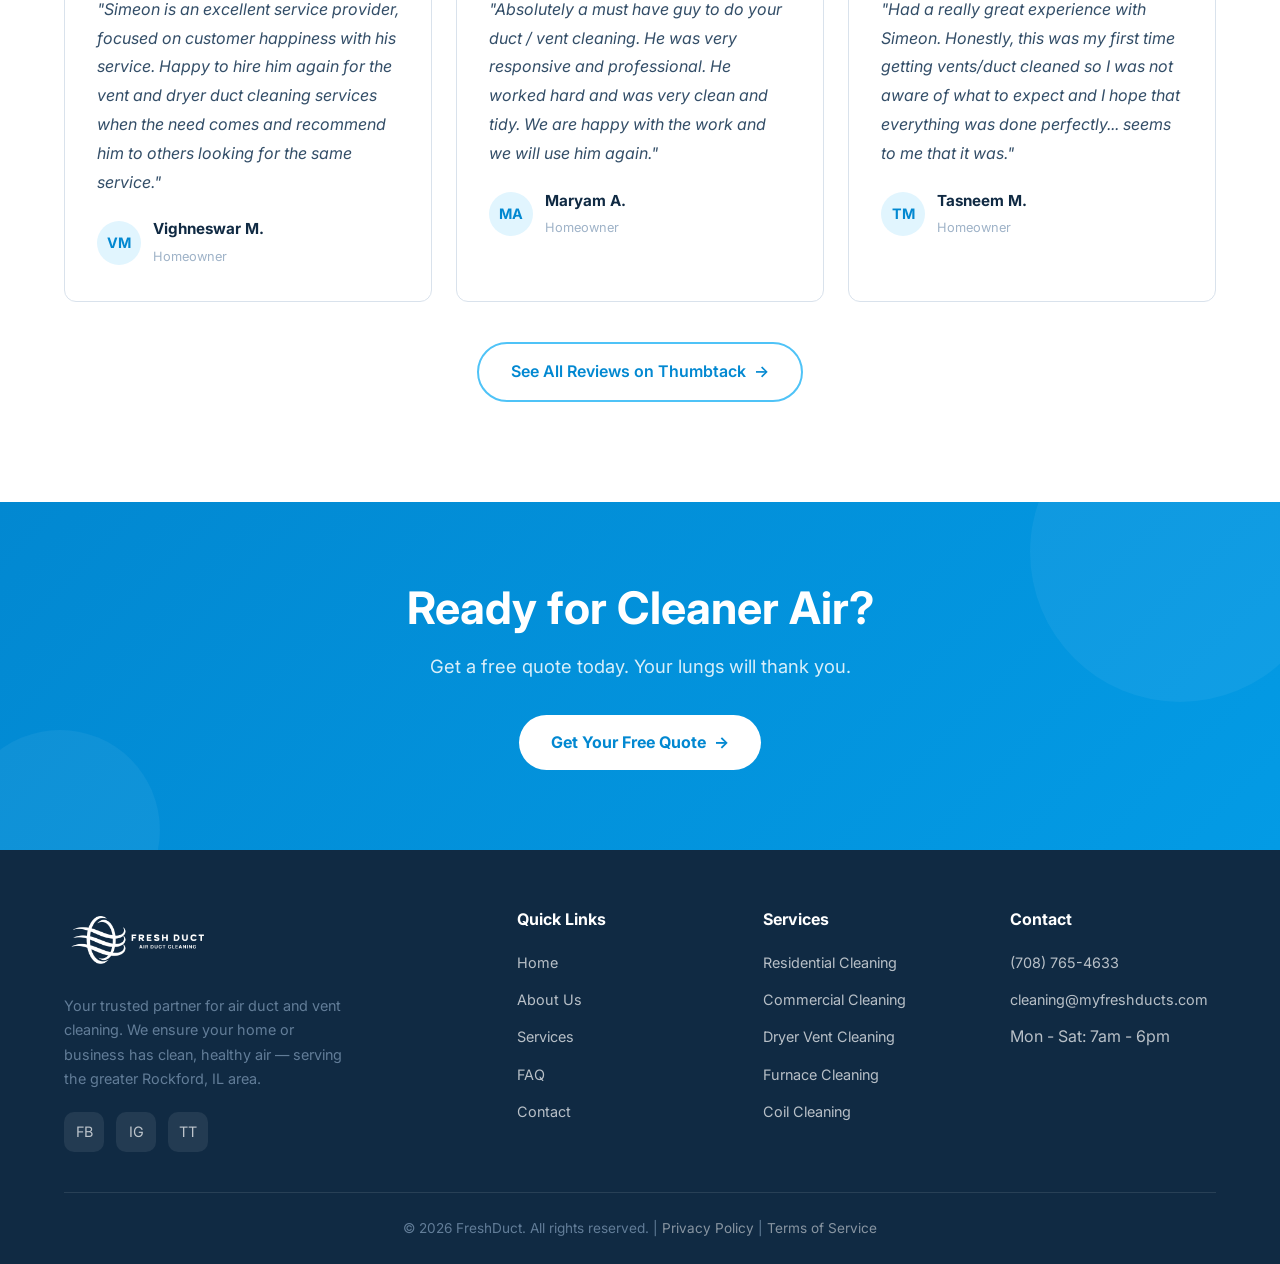
==== commit 5db99d35: "Simplify How It Works from 4 steps to 3 by removing duplicate quote step Co-Authored-By: Claude Opus" ====
--- a/index.html
+++ b/index.html
@@ -269,27 +269,22 @@
     <div class="container">
       <div class="section-header reveal">
         <span class="section-label">How It Works</span>
-        <h2>Our Simple 4-Step Process</h2>
+        <h2>Our Simple 3-Step Process</h2>
         <p>From booking to breathing cleaner air, we make duct cleaning simple and hassle-free.</p>
       </div>
       <div class="process-grid">
         <div class="process-step reveal">
           <div class="step-num">1</div>
           <h3>Free Quote</h3>
-          <p>Contact us to request a free quote. We'll provide an honest price based on your needs.</p>
+          <p>Contact us to request a free quote. We'll provide an honest price based on your needs — no surprises, no hidden fees.</p>
         </div>
         <div class="process-step reveal">
           <div class="step-num">2</div>
-          <h3>Custom Quote</h3>
-          <p>Based on the inspection, you receive a fair, transparent price -- no surprises, no hidden fees.</p>
+          <h3>Deep Cleaning</h3>
+          <p>Using professional equipment, we thoroughly clean every duct, vent, and component.</p>
         </div>
         <div class="process-step reveal">
           <div class="step-num">3</div>
-          <h3>Deep Cleaning</h3>
-          <p>Using professional equipment, we thoroughly clean every duct, vent, and component.</p>
-        </div>
-        <div class="process-step reveal">
-          <div class="step-num">4</div>
           <h3>Fresh Air</h3>
           <p>Enjoy cleaner, healthier air immediately. We provide before-and-after documentation.</p>
         </div>
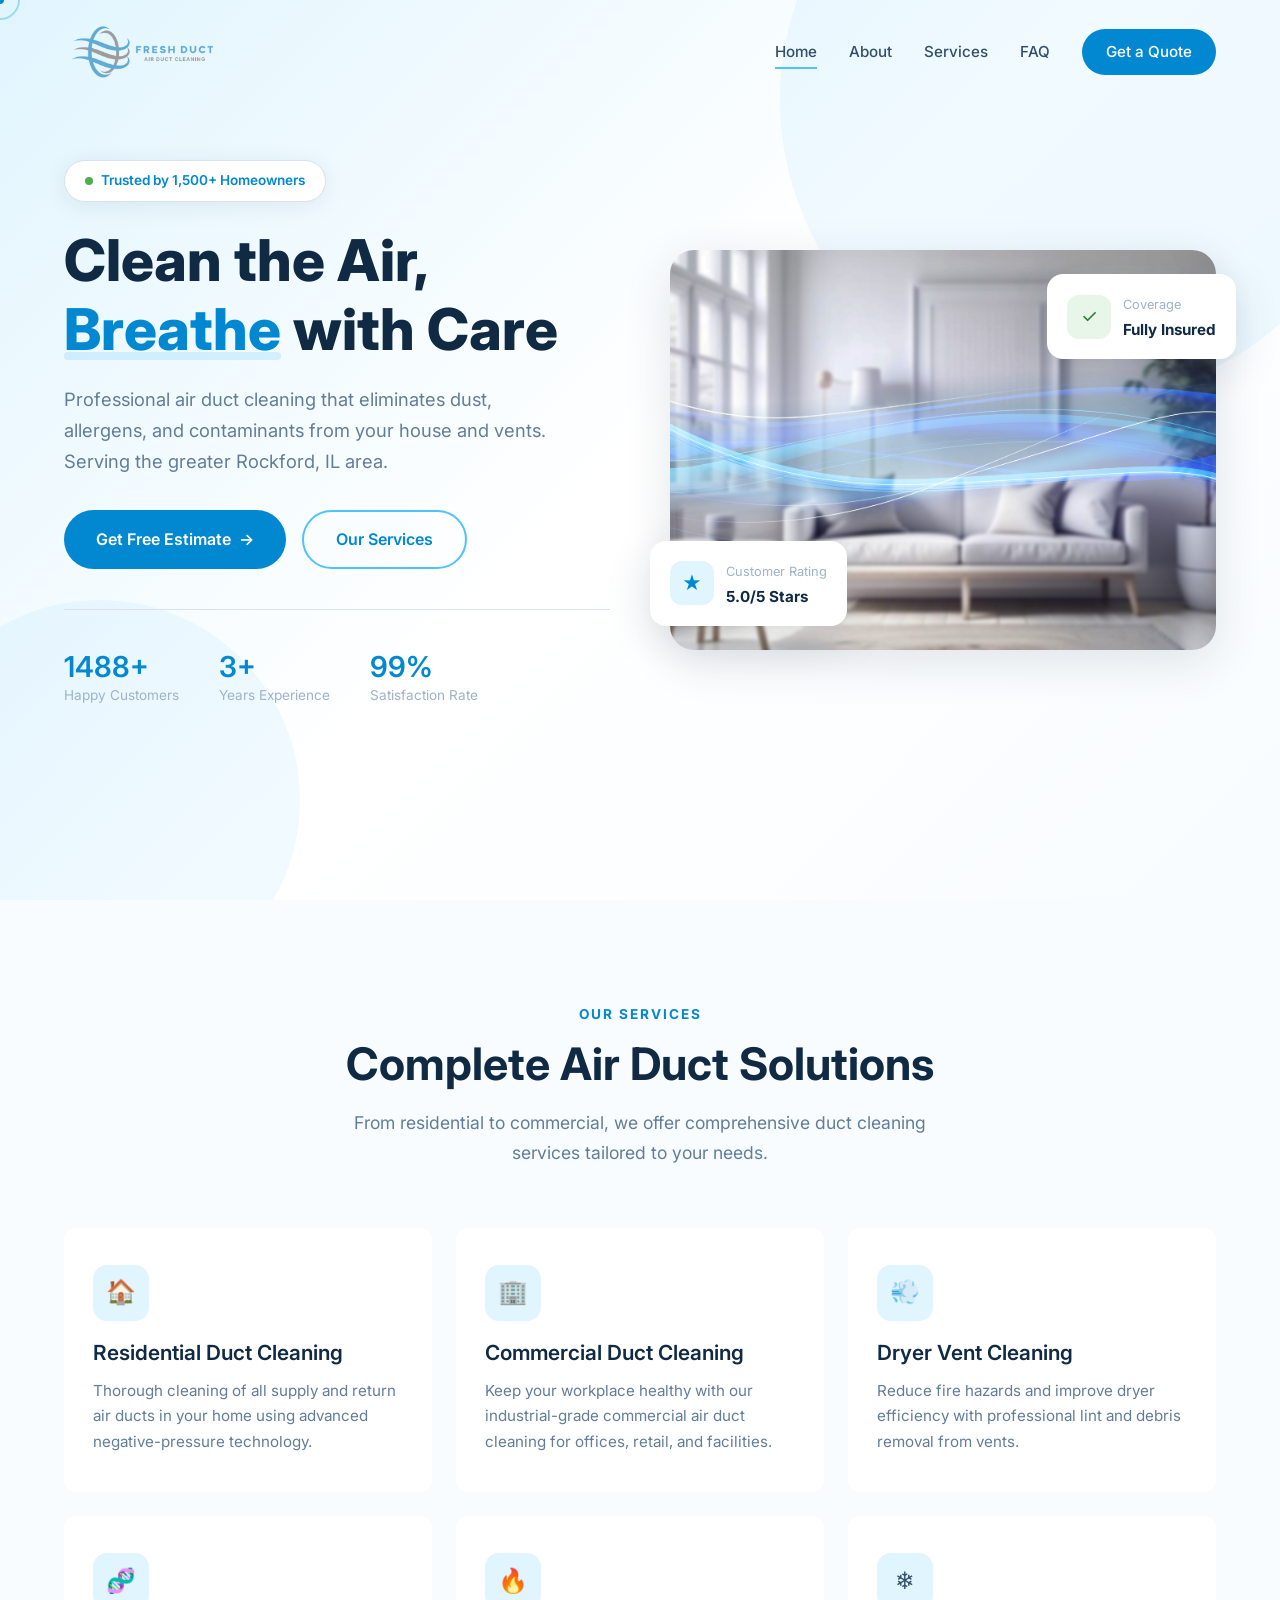
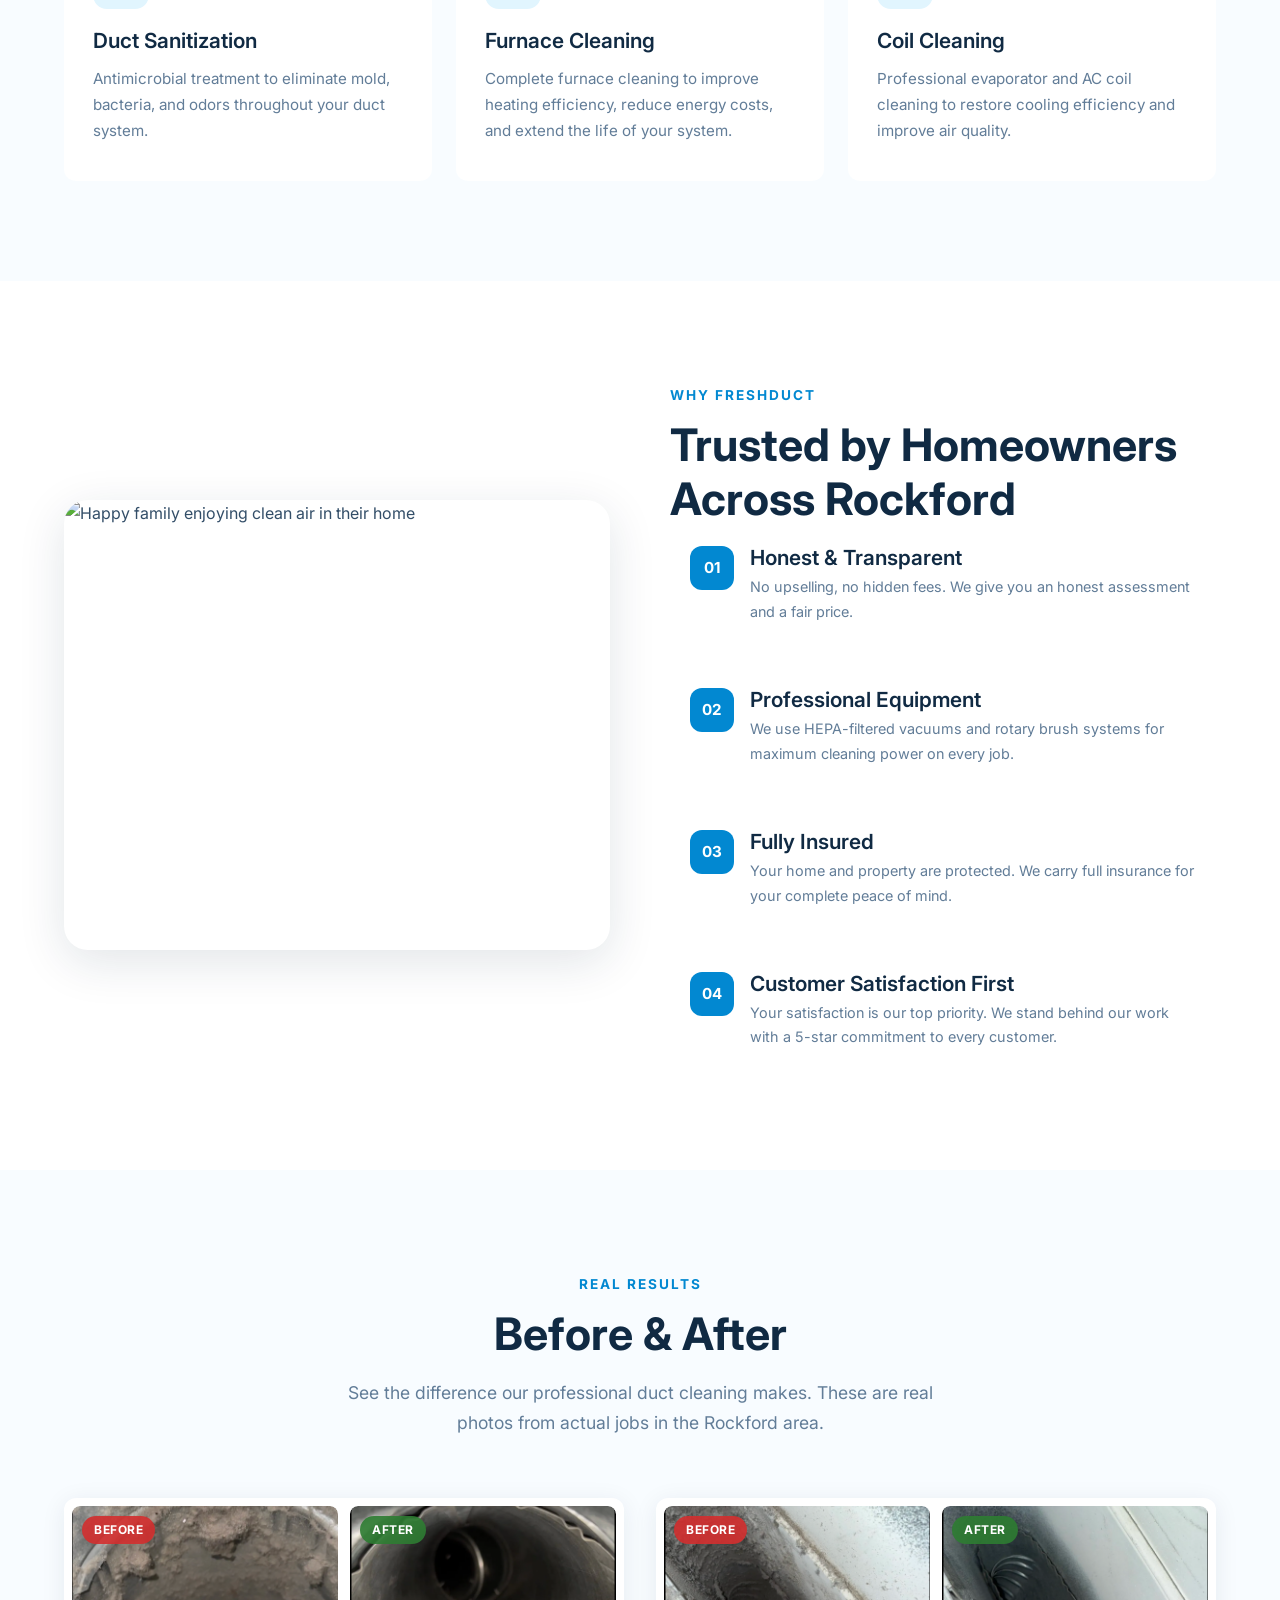
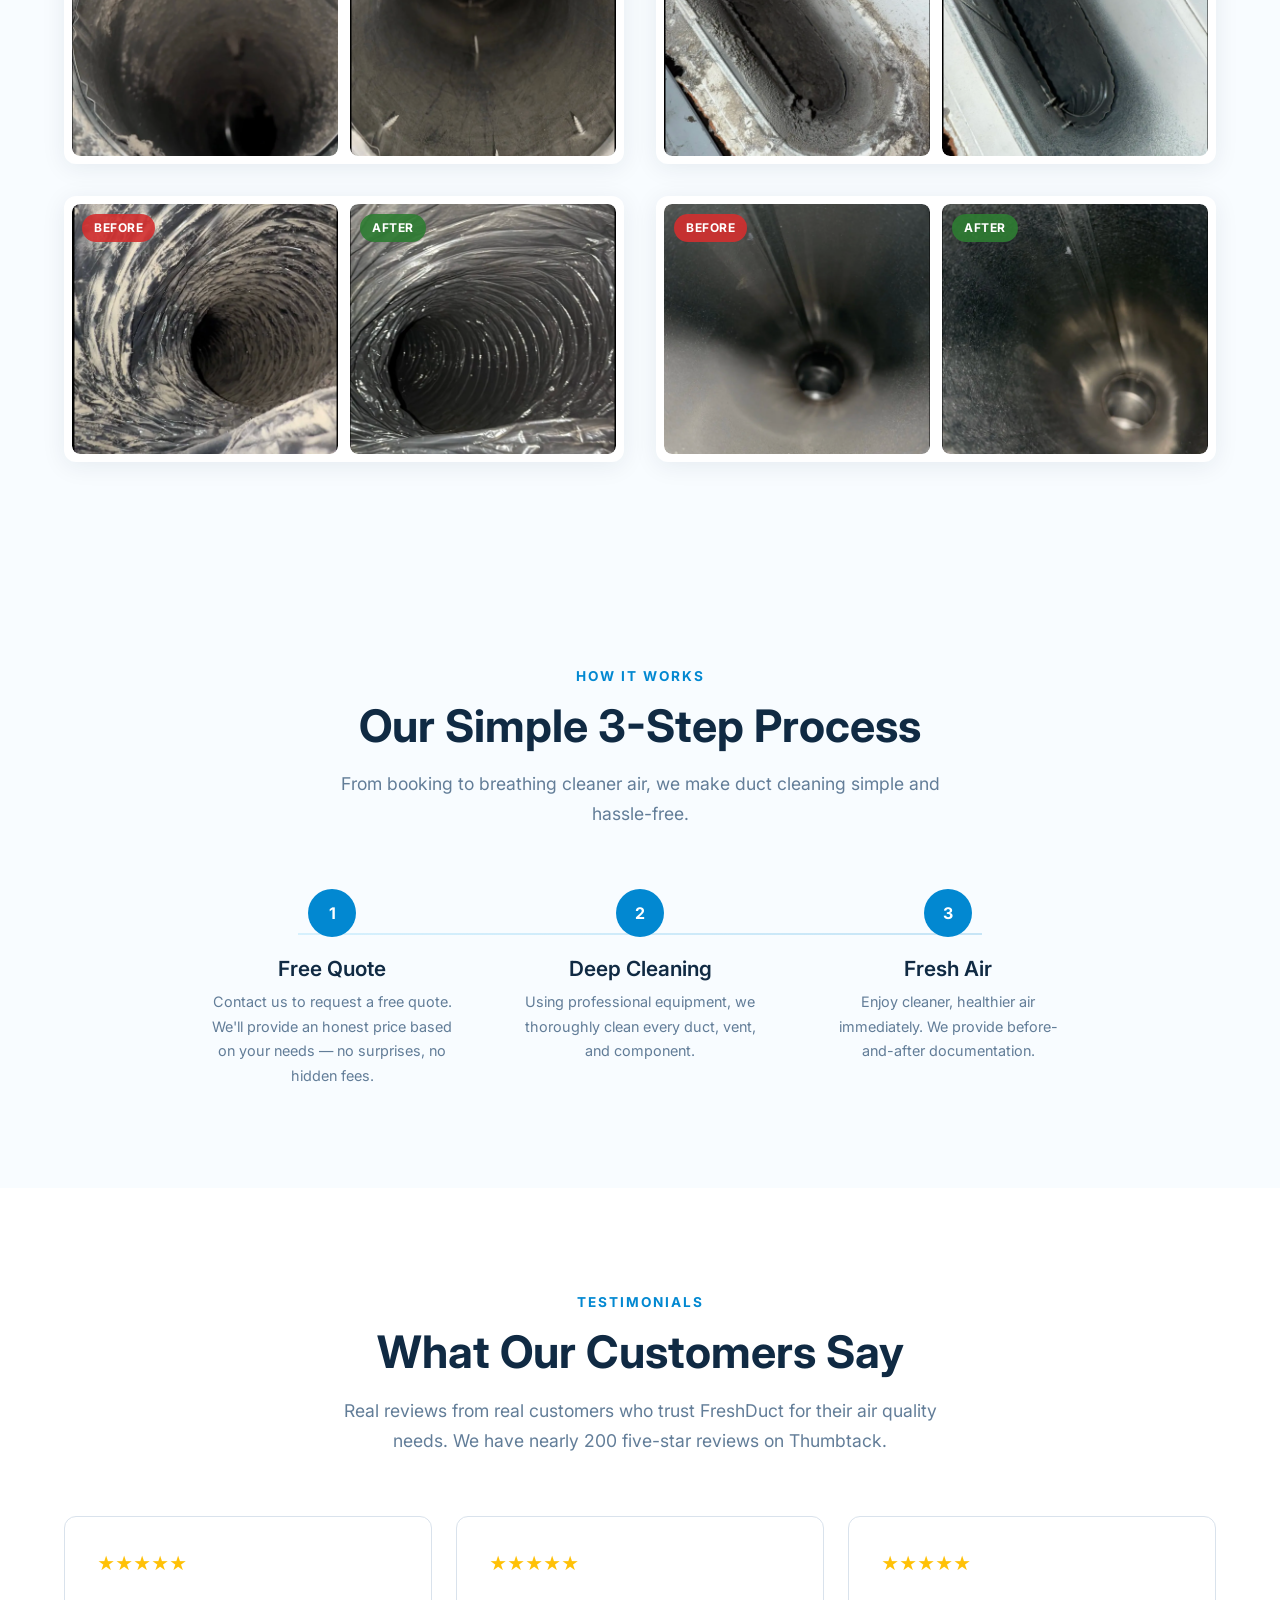
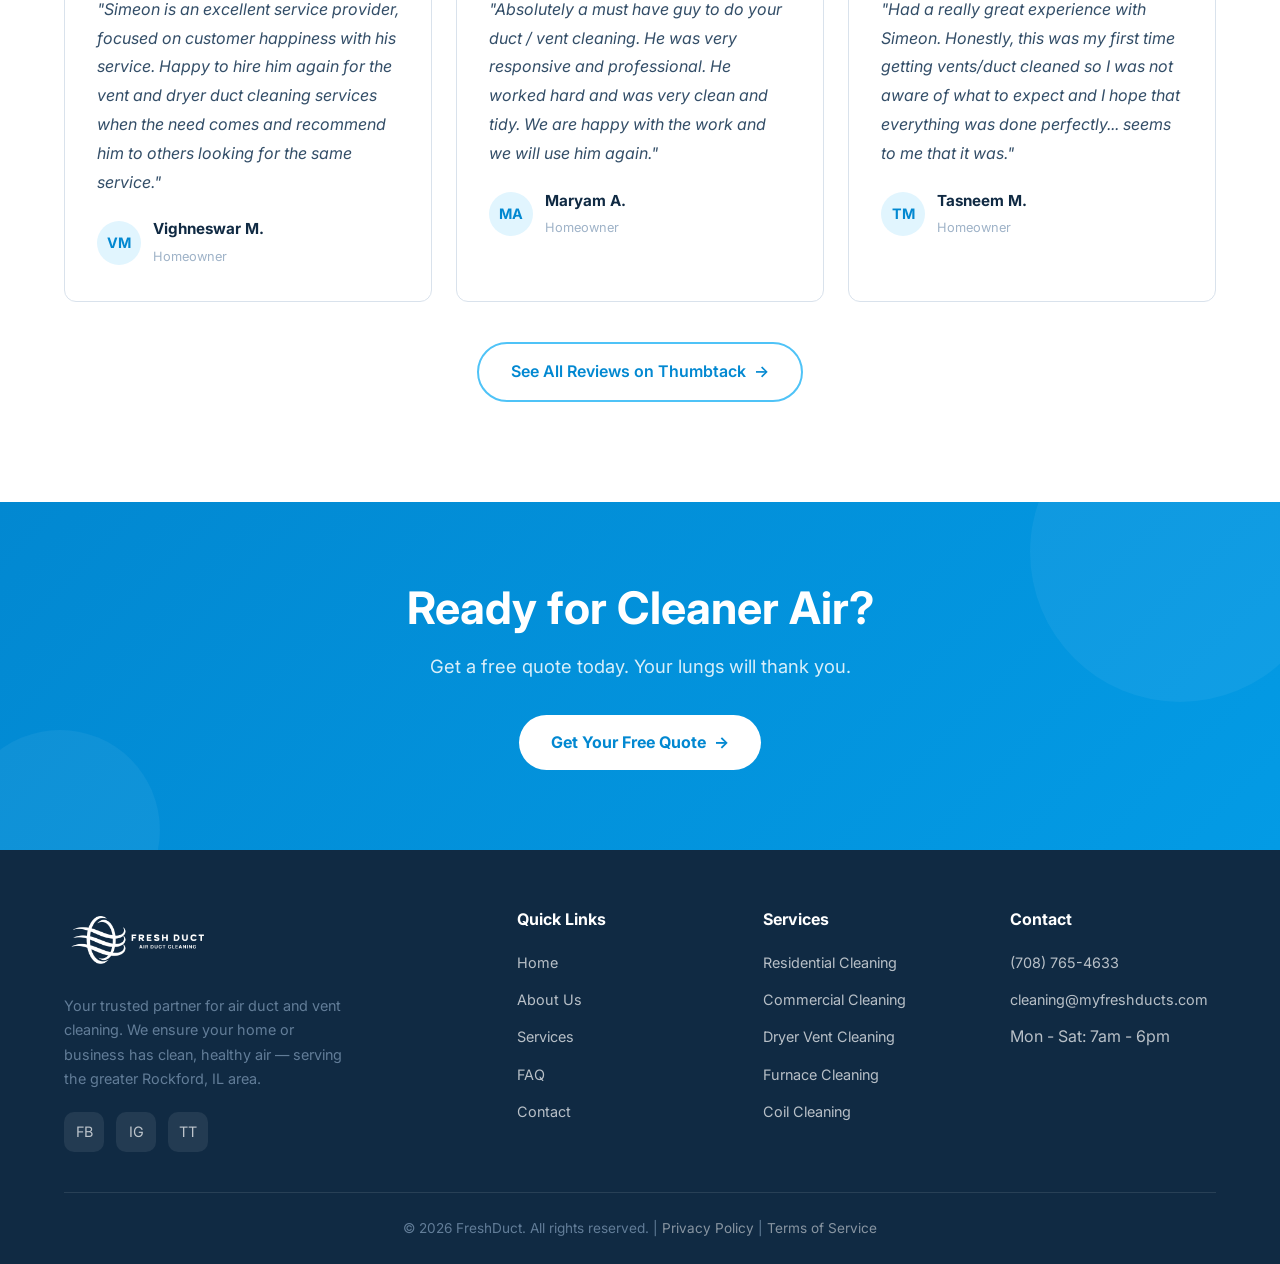
==== commit 96aee5fd: "Add clean air and family photos to homepage hero and Why FreshDuct sections Co-Authored-By: Claude O" ====
--- a/index.html
+++ b/index.html
@@ -103,7 +103,7 @@
       </div>
       <div class="hero-visual">
         <div class="hero-image-wrapper">
-          <img src="hero-owner.png" alt="FreshDuct owner with duct cleaning equipment giving thumbs up in Rockford IL" width="800" height="400" loading="eager">
+          <img src="clean-air-home.jpg" alt="Clean fresh air flowing through a modern living room" width="800" height="400" loading="eager">
         </div>
         <div class="hero-float-card card-1">
           <div class="icon blue">&#9733;</div>
@@ -171,7 +171,7 @@
     <div class="container">
       <div class="grid">
         <div class="why-image reveal-left">
-          <img src="owner-at-work.png" alt="FreshDuct owner cleaning air ducts on a ladder in Rockford IL" width="800" height="450" loading="lazy">
+          <img src="family-home.jpg" alt="Happy family enjoying clean air in their home" width="800" height="450" loading="lazy">
         </div>
         <div class="reveal-right">
           <span class="section-label">Why FreshDuct</span>
--- a/styles.css
+++ b/styles.css
@@ -126,7 +126,7 @@
 
 /* ===== PROCESS ===== */
 .process-section{background:var(--off-white)}
-.process-grid{display:grid;grid-template-columns:repeat(4,1fr);gap:24px;position:relative}
+.process-grid{display:grid;grid-template-columns:repeat(3,1fr);gap:24px;position:relative;max-width:900px;margin:0 auto}
 .process-grid::before{content:'';position:absolute;top:44px;left:12%;width:76%;height:2px;background:linear-gradient(90deg,var(--primary),var(--primary-dark));opacity:.2}
 .process-step{text-align:center;position:relative}
 .process-step .step-num{width:48px;height:48px;border-radius:50%;background:var(--primary-dark);color:var(--white);display:flex;align-items:center;justify-content:center;font-weight:700;margin:0 auto 20px;position:relative;z-index:2;transition:var(--transition)}
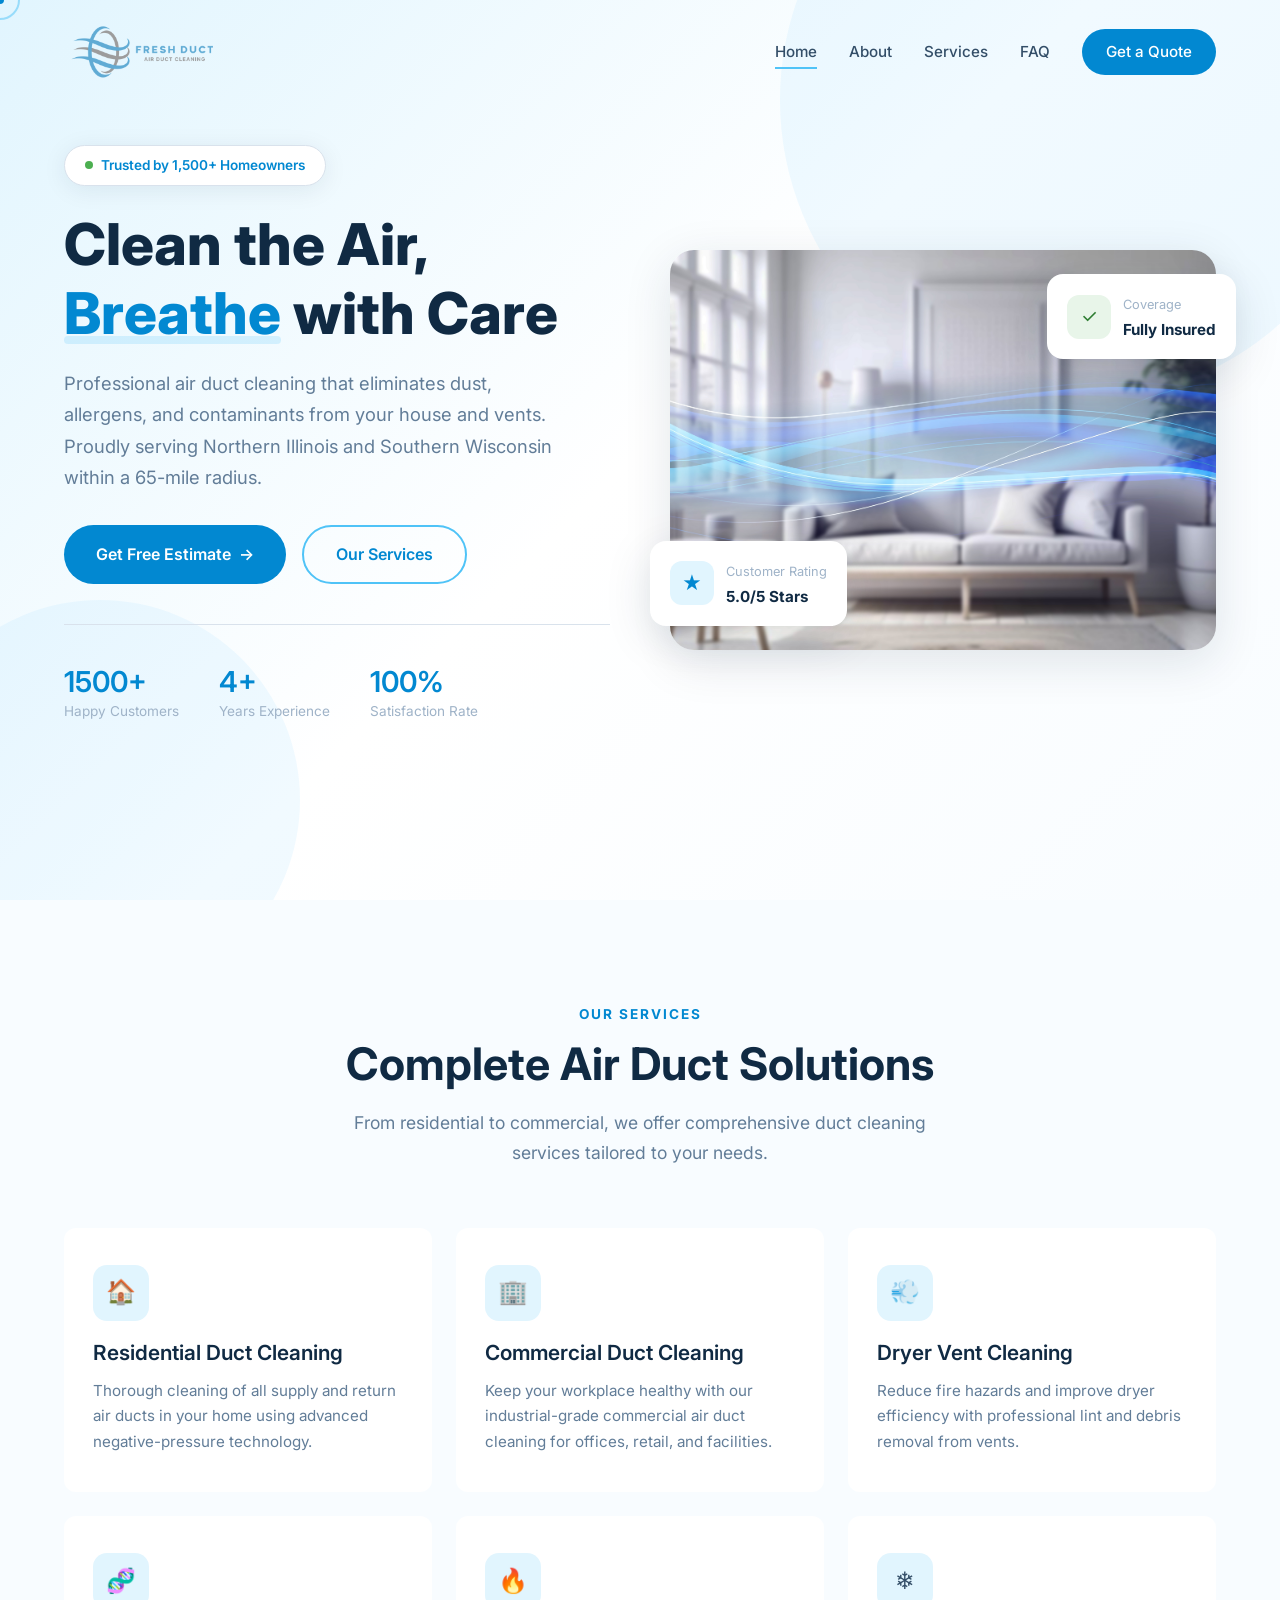
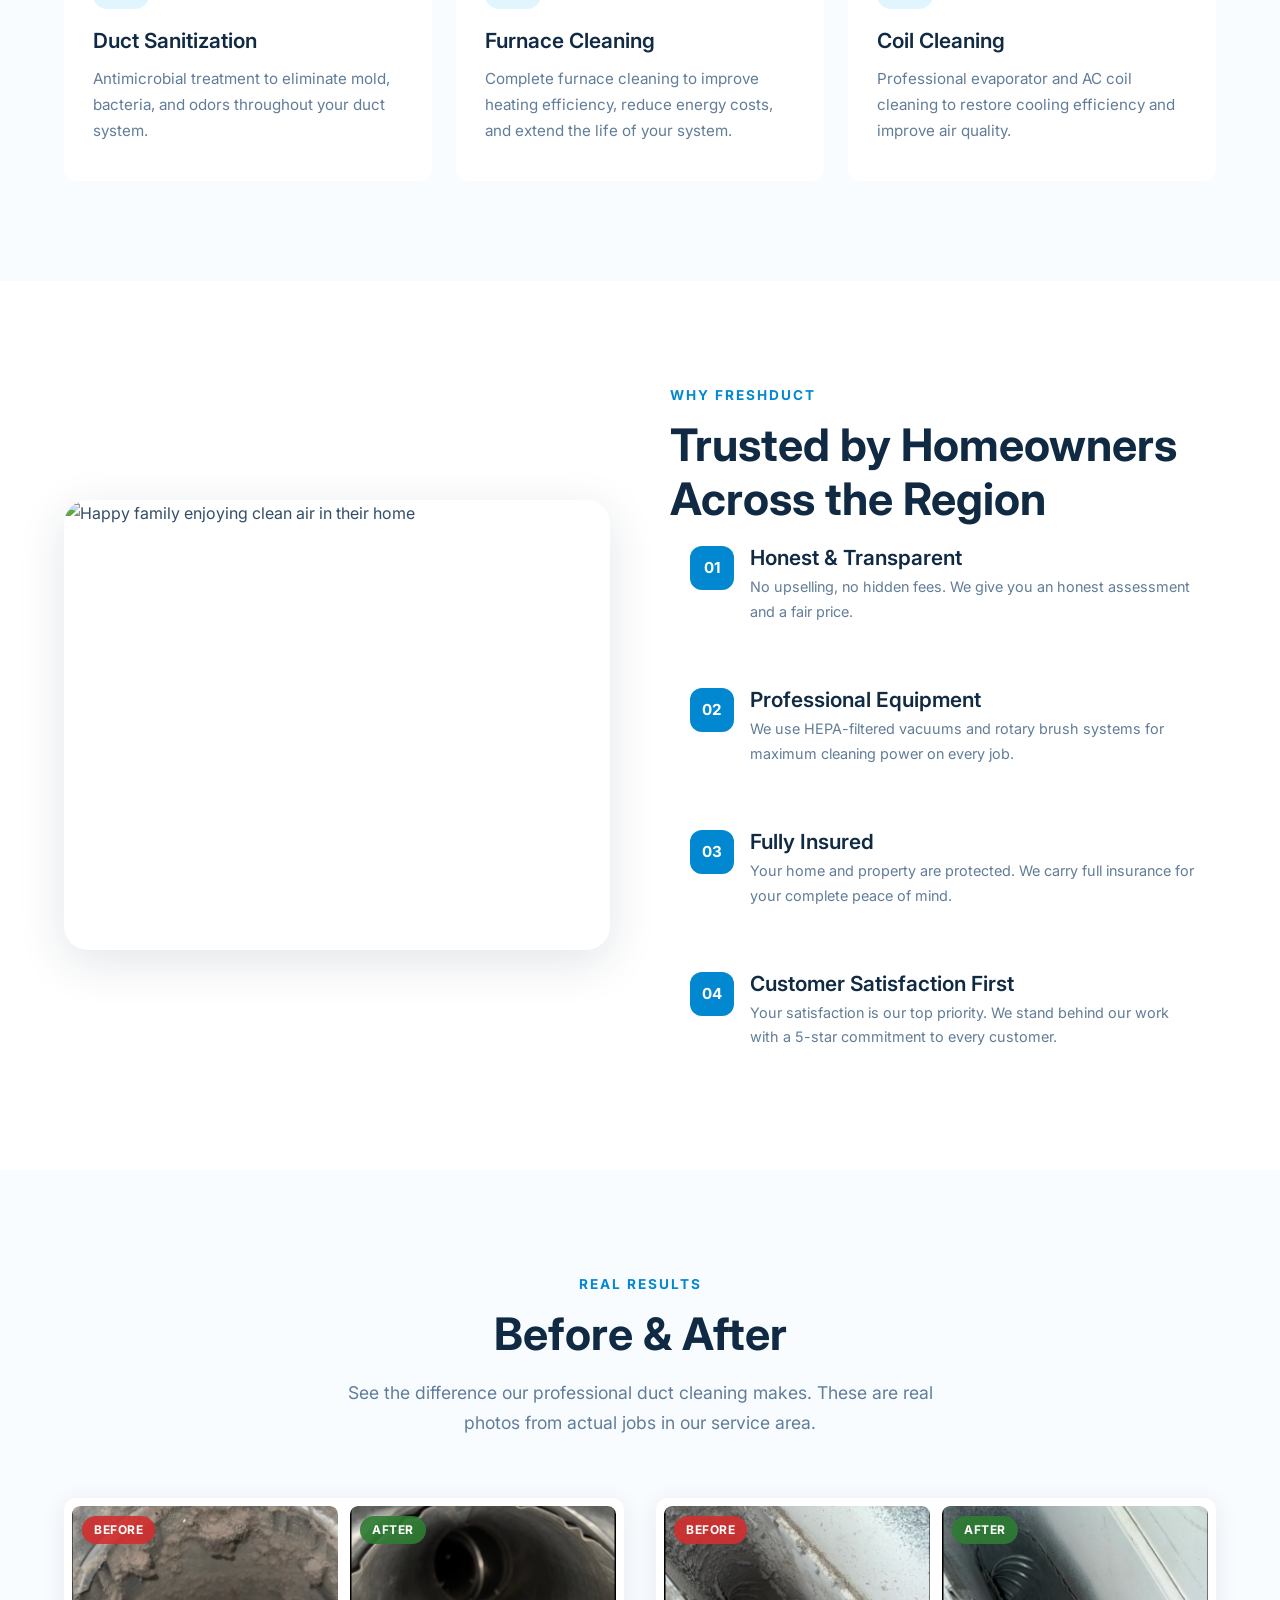
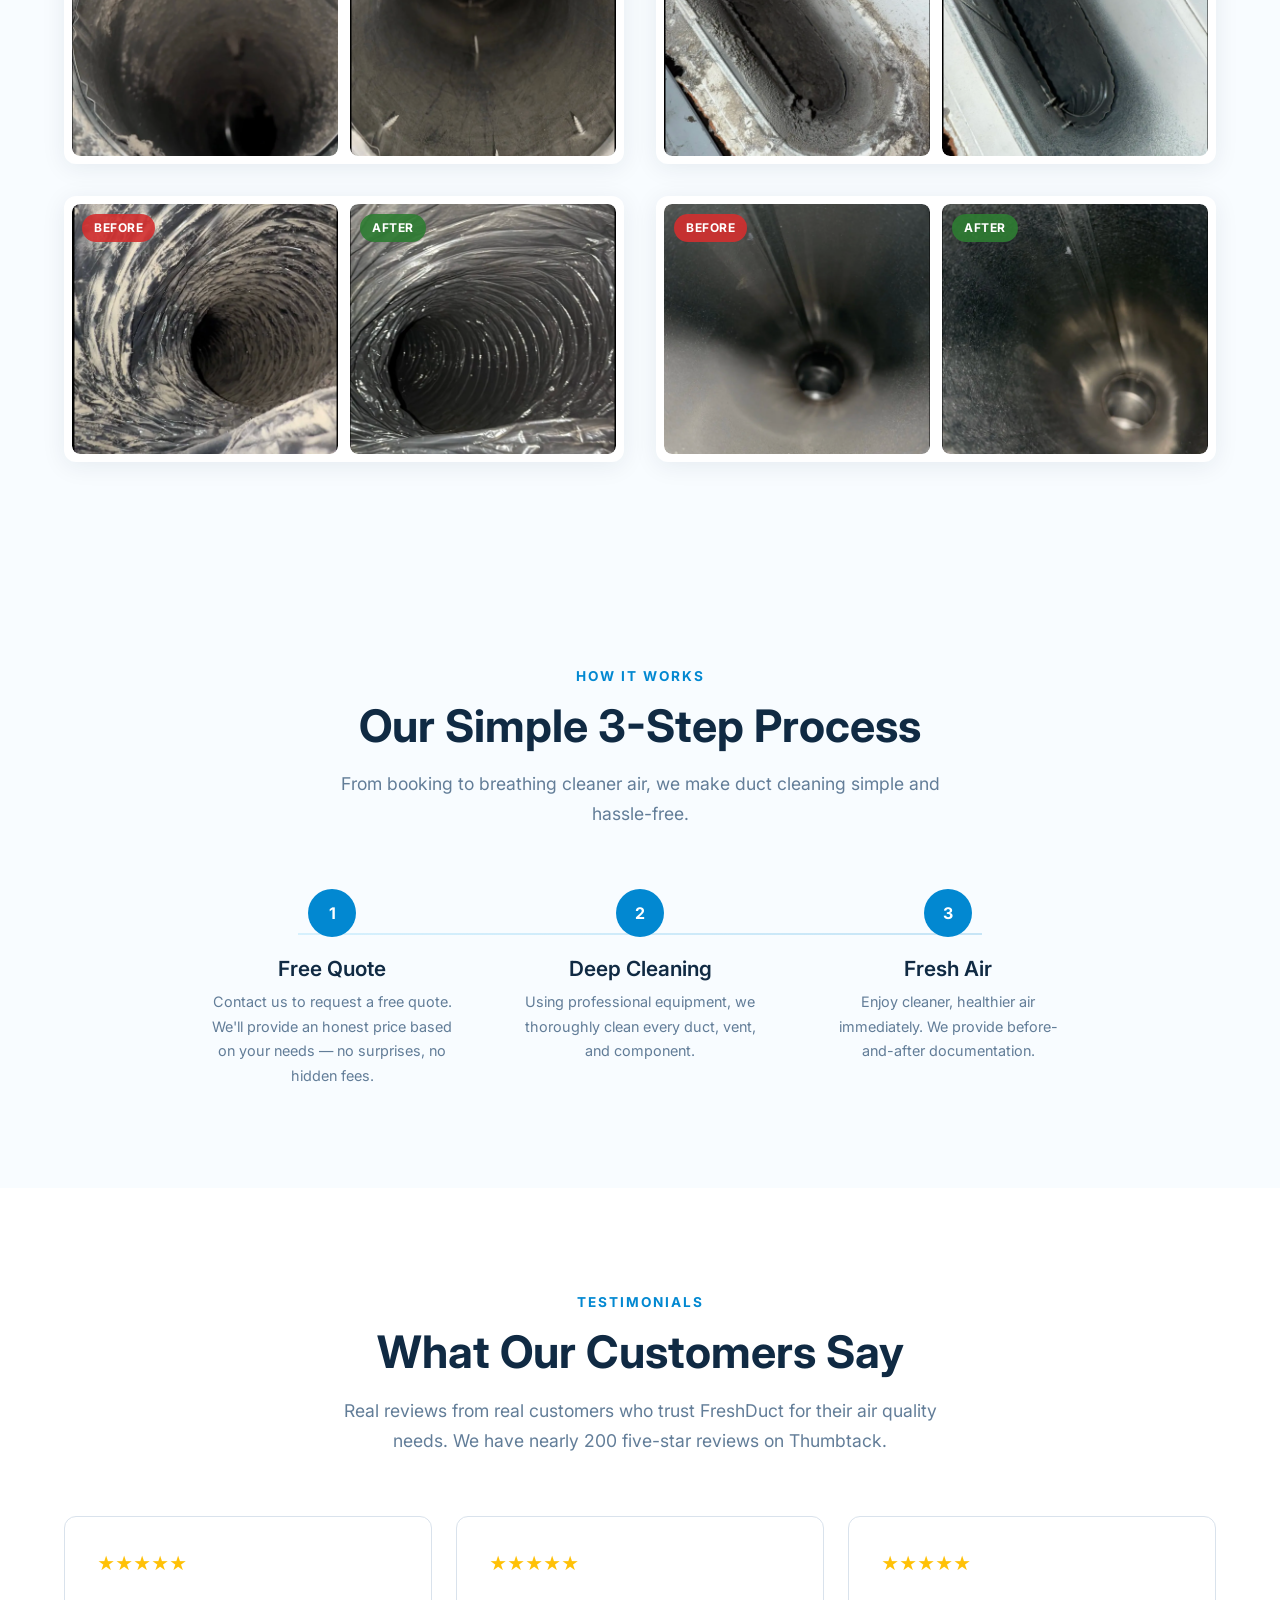
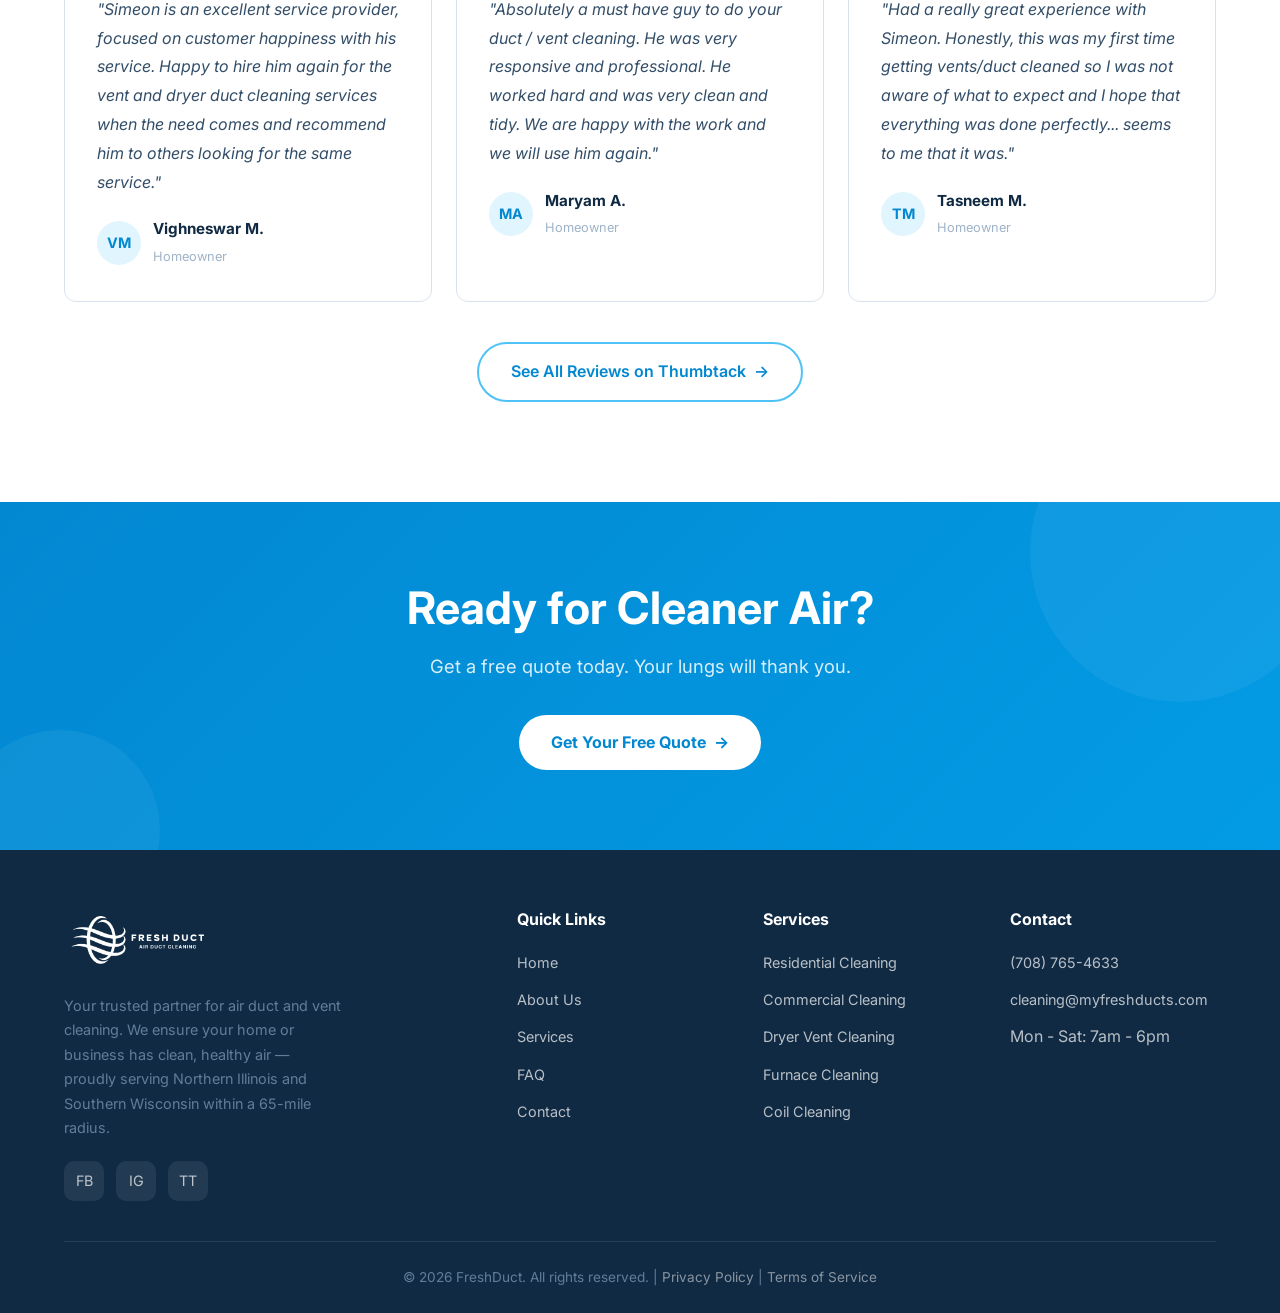
==== commit b4f8bfc0: "Add FAQs, update service area to Northern IL/Southern WI, swap service page images - Add 3 new FAQs " ====
--- a/index.html
+++ b/index.html
@@ -3,15 +3,15 @@
 <head>
   <meta charset="UTF-8">
   <meta name="viewport" content="width=device-width, initial-scale=1.0">
-  <meta name="description" content="FreshDuct - Professional air duct cleaning services in Rockford, IL. Improve indoor air quality, reduce allergens, and boost HVAC efficiency. Fully insured.">
-  <meta name="keywords" content="air duct cleaning Rockford IL, HVAC cleaning, dryer vent cleaning, indoor air quality, duct sanitization, furnace cleaning">
+  <meta name="description" content="FreshDuct - Professional air duct cleaning services in Northern Illinois and Southern Wisconsin. Improve indoor air quality, reduce allergens, and boost HVAC efficiency. Fully insured.">
+  <meta name="keywords" content="air duct cleaning Northern Illinois, HVAC cleaning, dryer vent cleaning, indoor air quality, duct sanitization, furnace cleaning, Southern Wisconsin">
   <meta name="robots" content="index, follow">
-  <meta property="og:title" content="FreshDuct - Professional Air Duct Cleaning in Rockford, IL">
-  <meta property="og:description" content="Breathe cleaner, healthier air. Expert air duct cleaning services for homes and businesses in the greater Rockford area.">
+  <meta property="og:title" content="FreshDuct - Professional Air Duct Cleaning in Northern Illinois">
+  <meta property="og:description" content="Breathe cleaner, healthier air. Expert air duct cleaning services for homes and businesses in Northern Illinois and Southern Wisconsin.">
   <meta property="og:type" content="website">
   <meta property="og:image" content="https://myfreshducts.com/og-image.png">
   <meta property="og:url" content="https://myfreshducts.com">
-  <title>FreshDuct | Professional Air Duct Cleaning Services in Rockford, IL</title>
+  <title>FreshDuct | Professional Air Duct Cleaning Services in Northern Illinois</title>
   <link rel="canonical" href="https://myfreshducts.com">
   <link rel="preconnect" href="https://fonts.googleapis.com">
   <link rel="preconnect" href="https://fonts.gstatic.com" crossorigin>
@@ -25,7 +25,7 @@
     "@context": "https://schema.org",
     "@type": "LocalBusiness",
     "name": "FreshDuct",
-    "description": "Professional air duct cleaning services for residential and commercial properties in the greater Rockford, IL area.",
+    "description": "Professional air duct cleaning services for residential and commercial properties in Northern Illinois and Southern Wisconsin.",
     "url": "https://myfreshducts.com",
     "telephone": "(708) 765-4633",
     "email": "cleaning@myfreshducts.com",
@@ -81,7 +81,7 @@
       <div class="hero-content">
         <div class="hero-badge"><span class="dot"></span> Trusted by 1,500+ Homeowners</div>
         <h1>Clean the Air, <span class="highlight">Breathe</span> with Care</h1>
-        <p>Professional air duct cleaning that eliminates dust, allergens, and contaminants from your house and vents. Serving the greater Rockford, IL area.</p>
+        <p>Professional air duct cleaning that eliminates dust, allergens, and contaminants from your house and vents. Proudly serving Northern Illinois and Southern Wisconsin within a 65-mile radius.</p>
         <div class="hero-buttons">
           <a href="contact.html" class="btn btn-primary">Get Free Estimate <span>&rarr;</span></a>
           <a href="services.html" class="btn btn-outline">Our Services</a>
@@ -175,7 +175,7 @@
         </div>
         <div class="reveal-right">
           <span class="section-label">Why FreshDuct</span>
-          <h2>Trusted by Homeowners Across Rockford</h2>
+          <h2>Trusted by Homeowners Across the Region</h2>
           <div class="why-list">
             <div class="why-item">
               <div class="num">01</div>
@@ -217,7 +217,7 @@
       <div class="section-header reveal">
         <span class="section-label">Real Results</span>
         <h2>Before & After</h2>
-        <p>See the difference our professional duct cleaning makes. These are real photos from actual jobs in the Rockford area.</p>
+        <p>See the difference our professional duct cleaning makes. These are real photos from actual jobs in our service area.</p>
       </div>
       <div class="ba-grid">
         <div class="ba-pair reveal">
@@ -356,7 +356,7 @@
       <div class="footer-grid">
         <div class="footer-brand">
           <a href="index.html" class="logo"><img src="logo.png" alt="FreshDuct Air Duct Cleaning"></a>
-          <p>Your trusted partner for air duct and vent cleaning. We ensure your home or business has clean, healthy air — serving the greater Rockford, IL area.</p>
+          <p>Your trusted partner for air duct and vent cleaning. We ensure your home or business has clean, healthy air — proudly serving Northern Illinois and Southern Wisconsin within a 65-mile radius.</p>
           <div class="footer-social">
             <a href="https://www.facebook.com/myfreshduct" target="_blank" rel="noopener" aria-label="Facebook">FB</a>
             <a href="https://www.instagram.com/my_freshduct/" target="_blank" rel="noopener" aria-label="Instagram">IG</a>
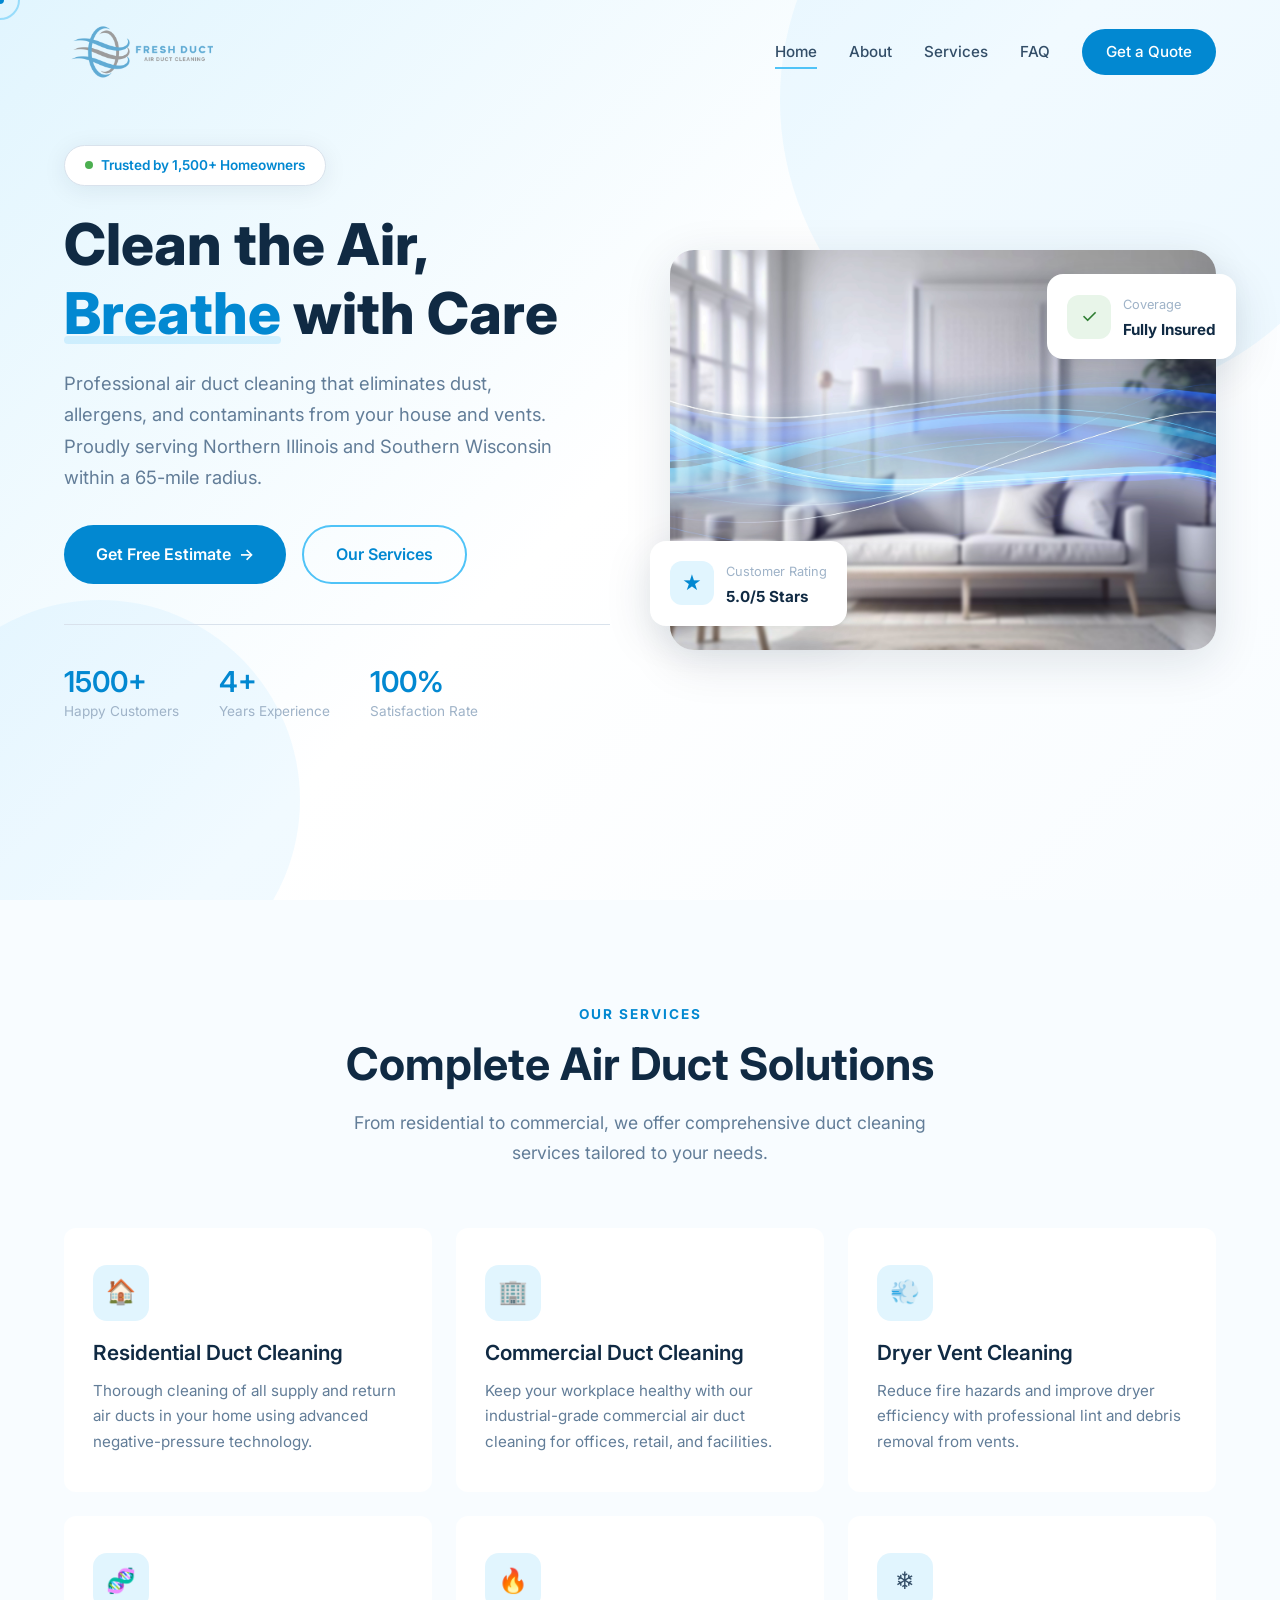
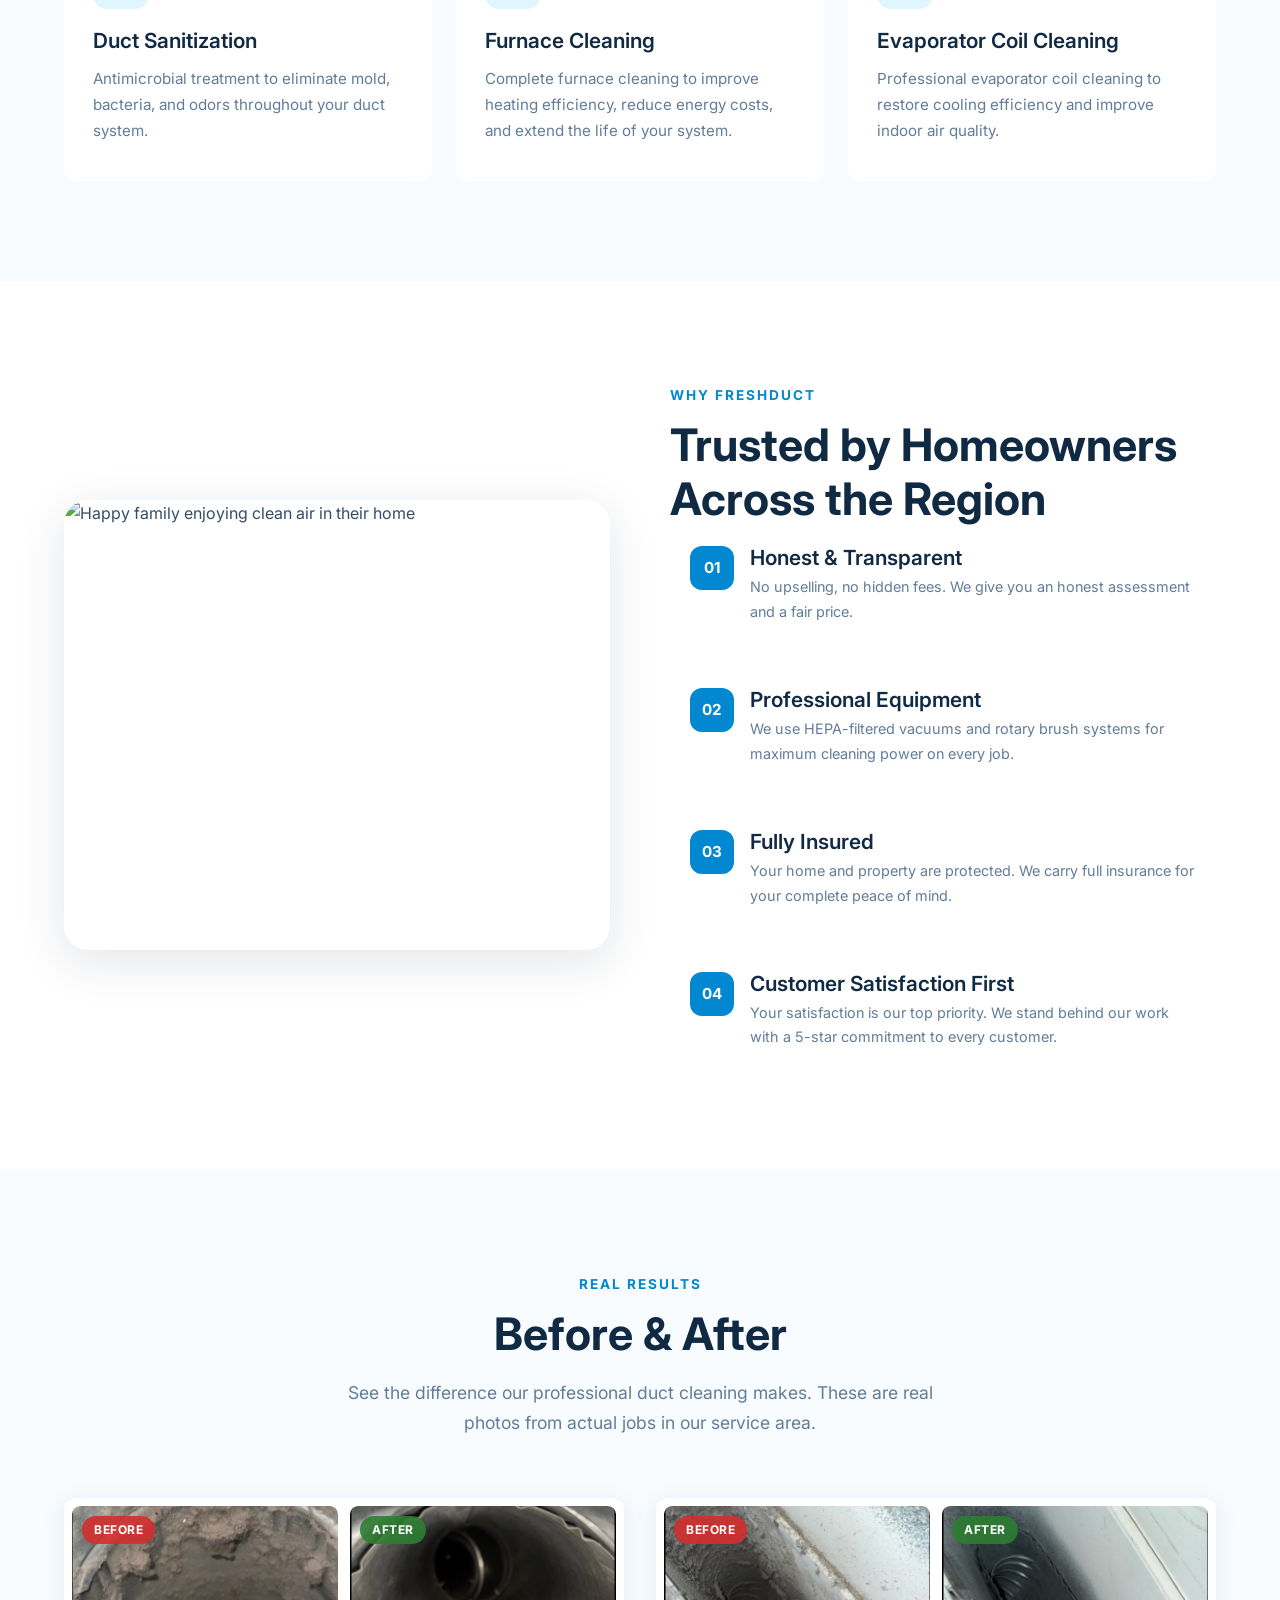
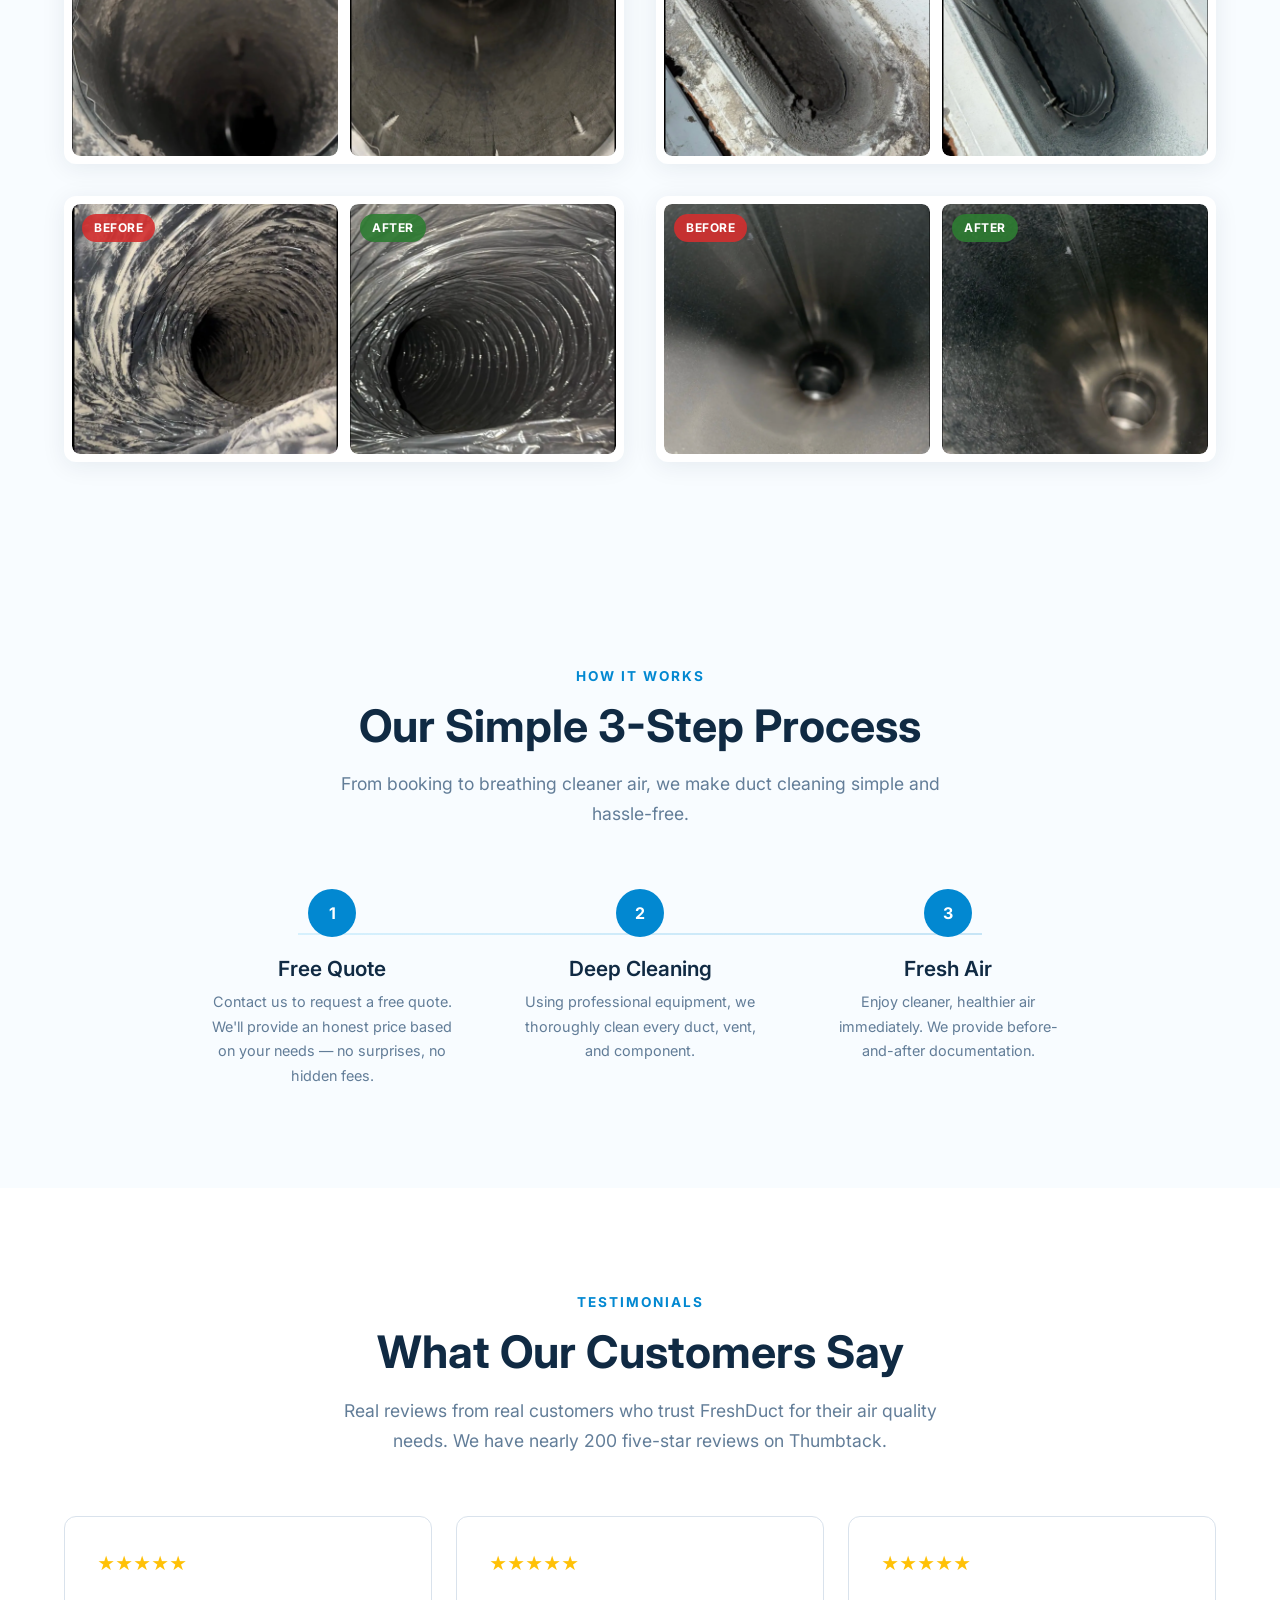
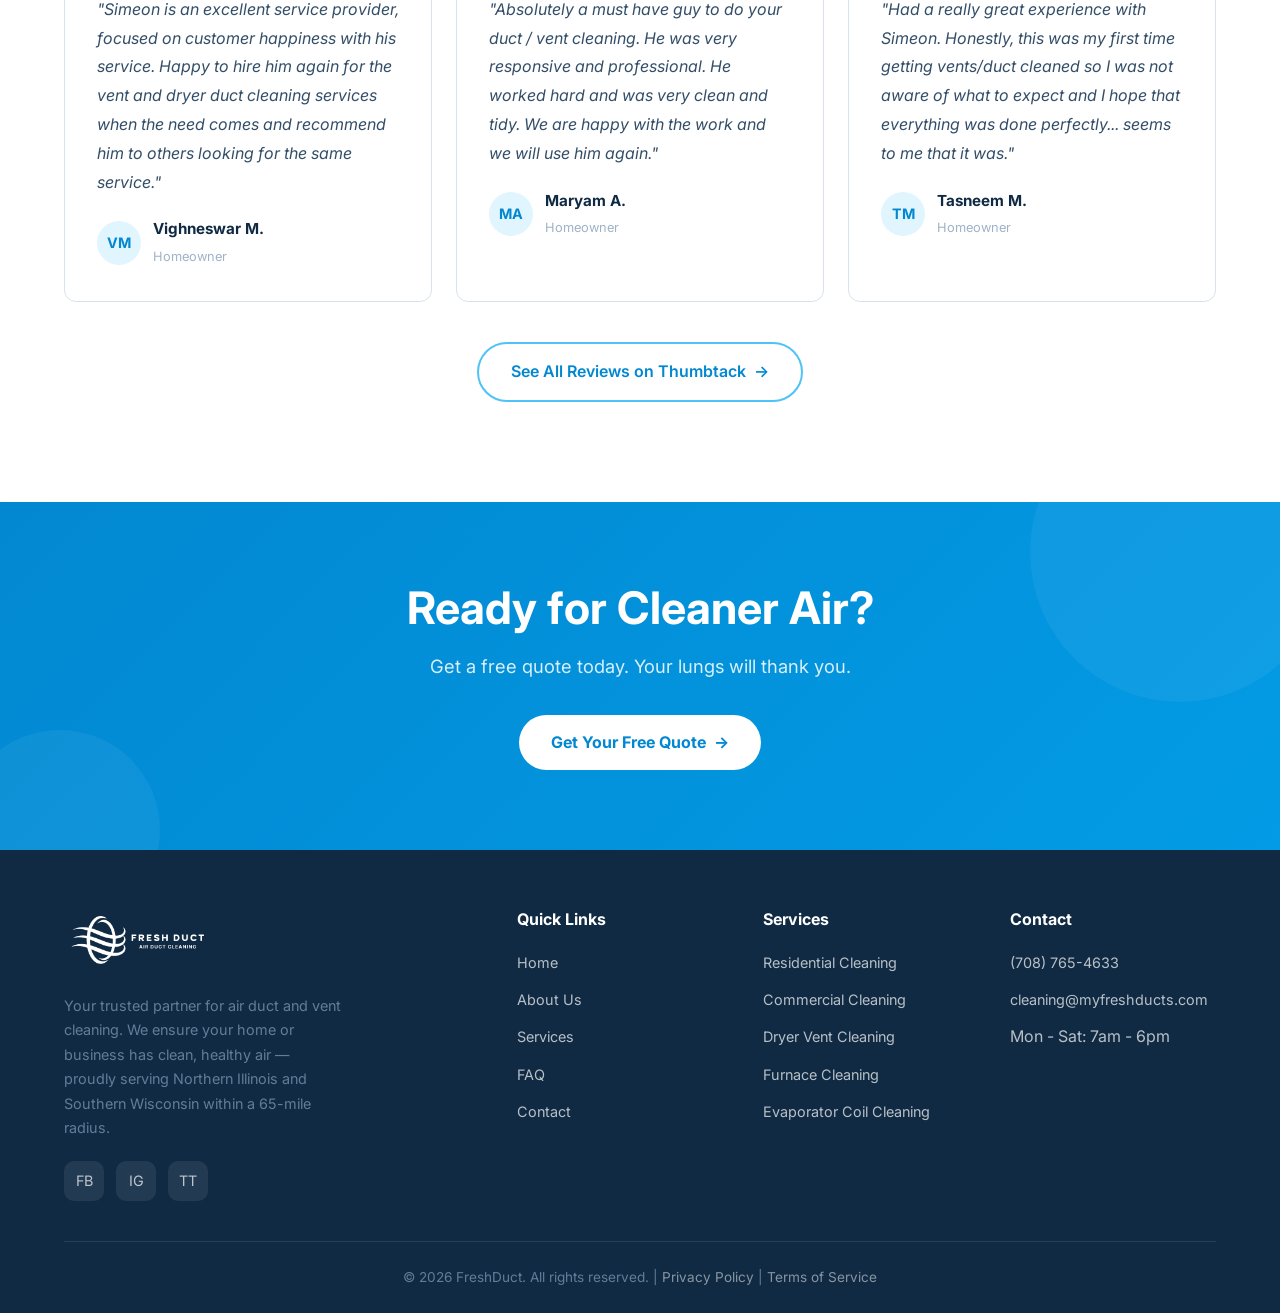
==== commit 2545aae1: "Rename Coil Cleaning to Evaporator Coil Cleaning across entire site - Updated page title, headings, " ====
--- a/index.html
+++ b/index.html
@@ -44,7 +44,7 @@
       "https://www.thumbtack.com/il/rockford/duct-cleaning/fresh-duct-llc/service/523729814462054405"
     ],
     "logo": "https://myfreshducts.com/logo.png",
-    "serviceType": ["Air Duct Cleaning", "Dryer Vent Cleaning", "Furnace Cleaning", "Coil Cleaning", "Duct Sanitization"]
+    "serviceType": ["Air Duct Cleaning", "Dryer Vent Cleaning", "Furnace Cleaning", "Evaporator Coil Cleaning", "Duct Sanitization"]
   }
   </script>
 </head>
@@ -159,8 +159,8 @@
         </div>
         <div class="service-card reveal">
           <div class="icon-wrap">&#10052;</div>
-          <h3>Coil Cleaning</h3>
-          <p>Professional evaporator and AC coil cleaning to restore cooling efficiency and improve air quality.</p>
+          <h3>Evaporator Coil Cleaning</h3>
+          <p>Professional evaporator coil cleaning to restore cooling efficiency and improve indoor air quality.</p>
         </div>
       </div>
     </div>
@@ -380,7 +380,7 @@
             <li><a href="commercial-duct-cleaning.html">Commercial Cleaning</a></li>
             <li><a href="dryer-vent-cleaning.html">Dryer Vent Cleaning</a></li>
             <li><a href="furnace-cleaning.html">Furnace Cleaning</a></li>
-            <li><a href="coil-cleaning.html">Coil Cleaning</a></li>
+            <li><a href="coil-cleaning.html">Evaporator Coil Cleaning</a></li>
           </ul>
         </div>
         <div>
